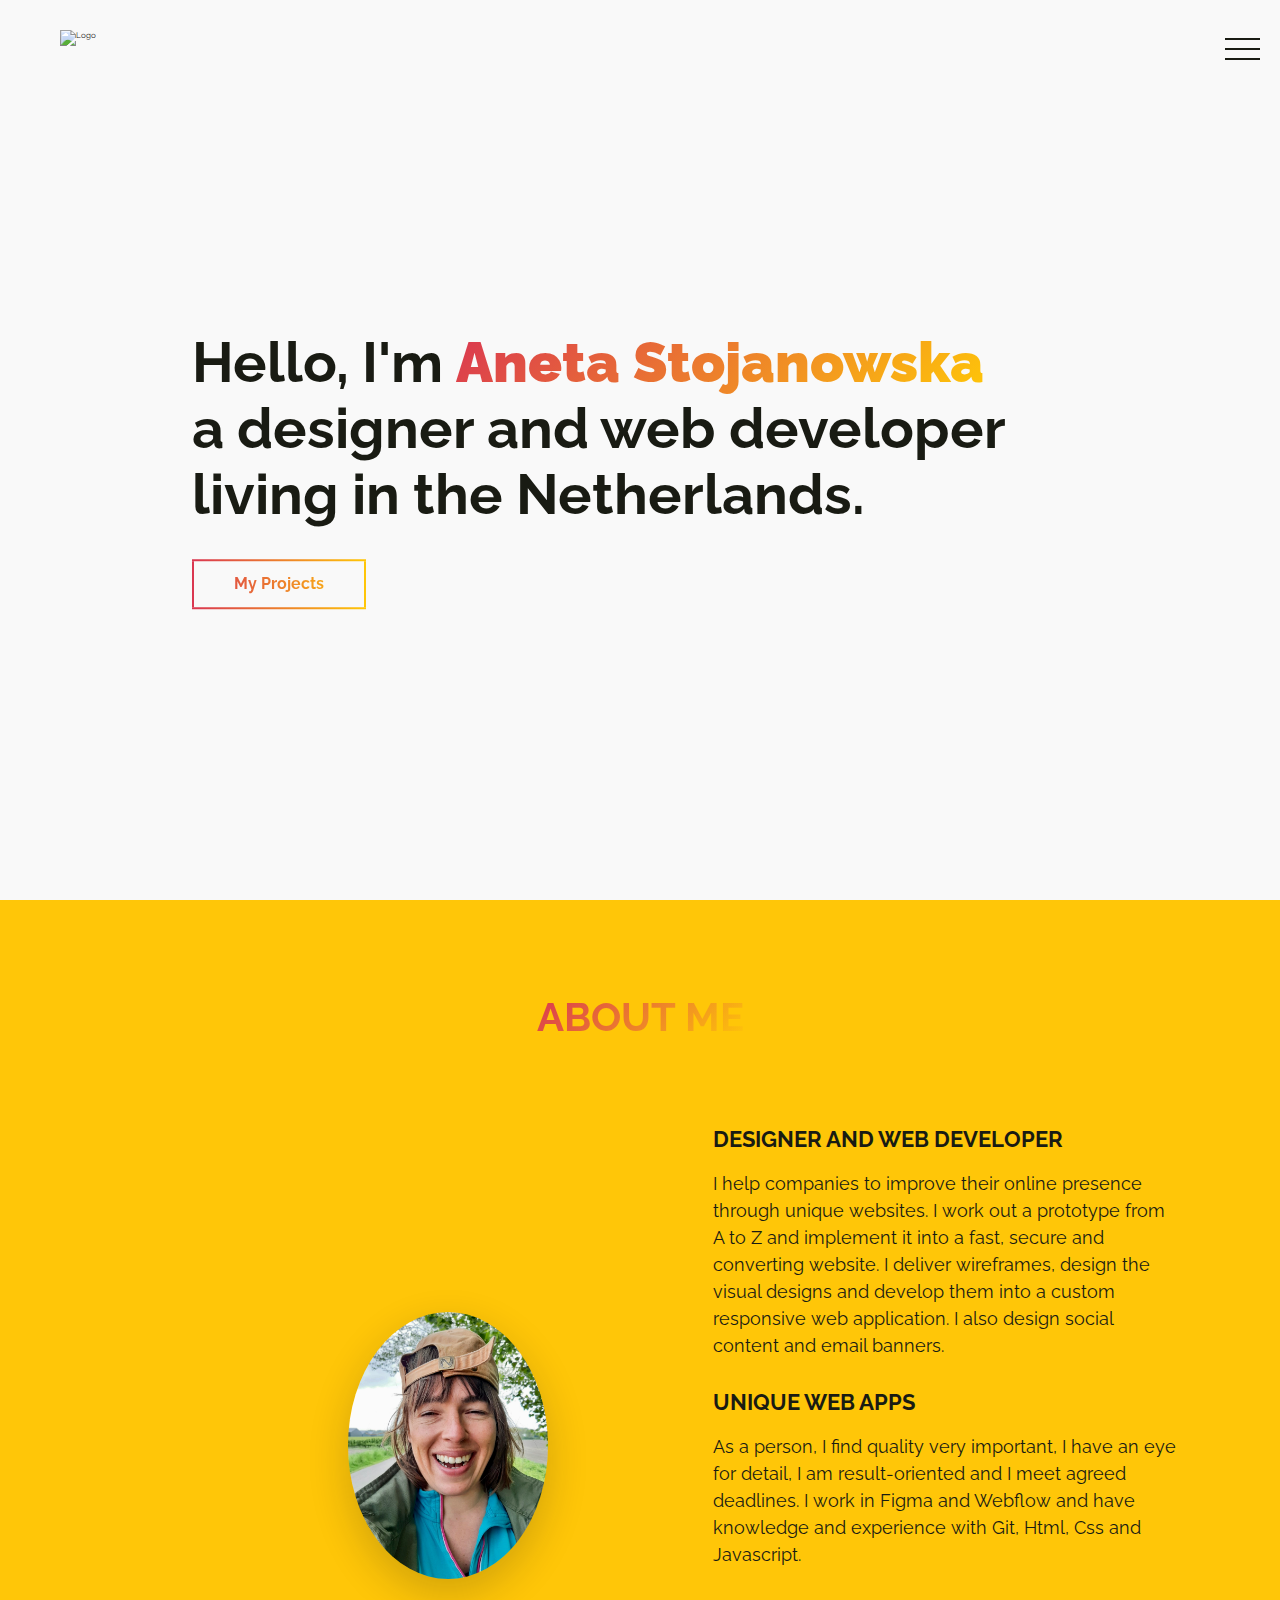
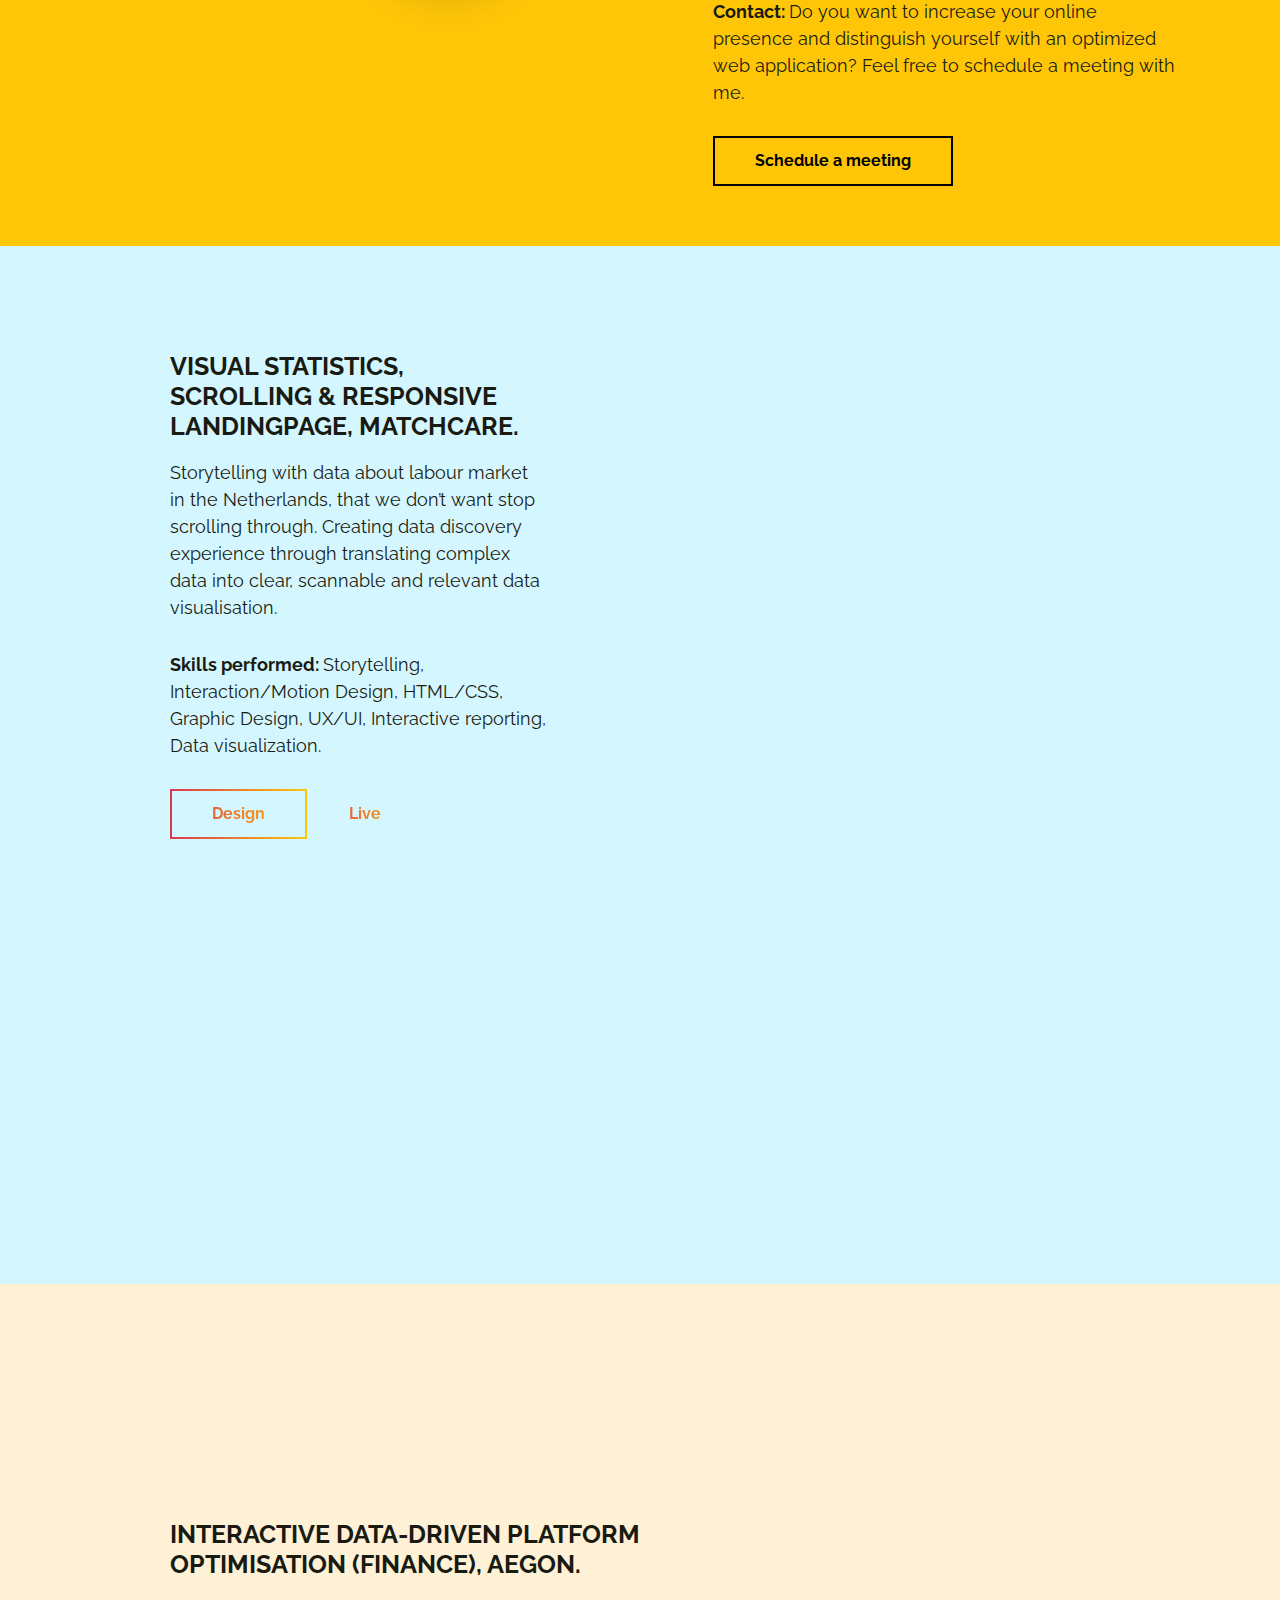
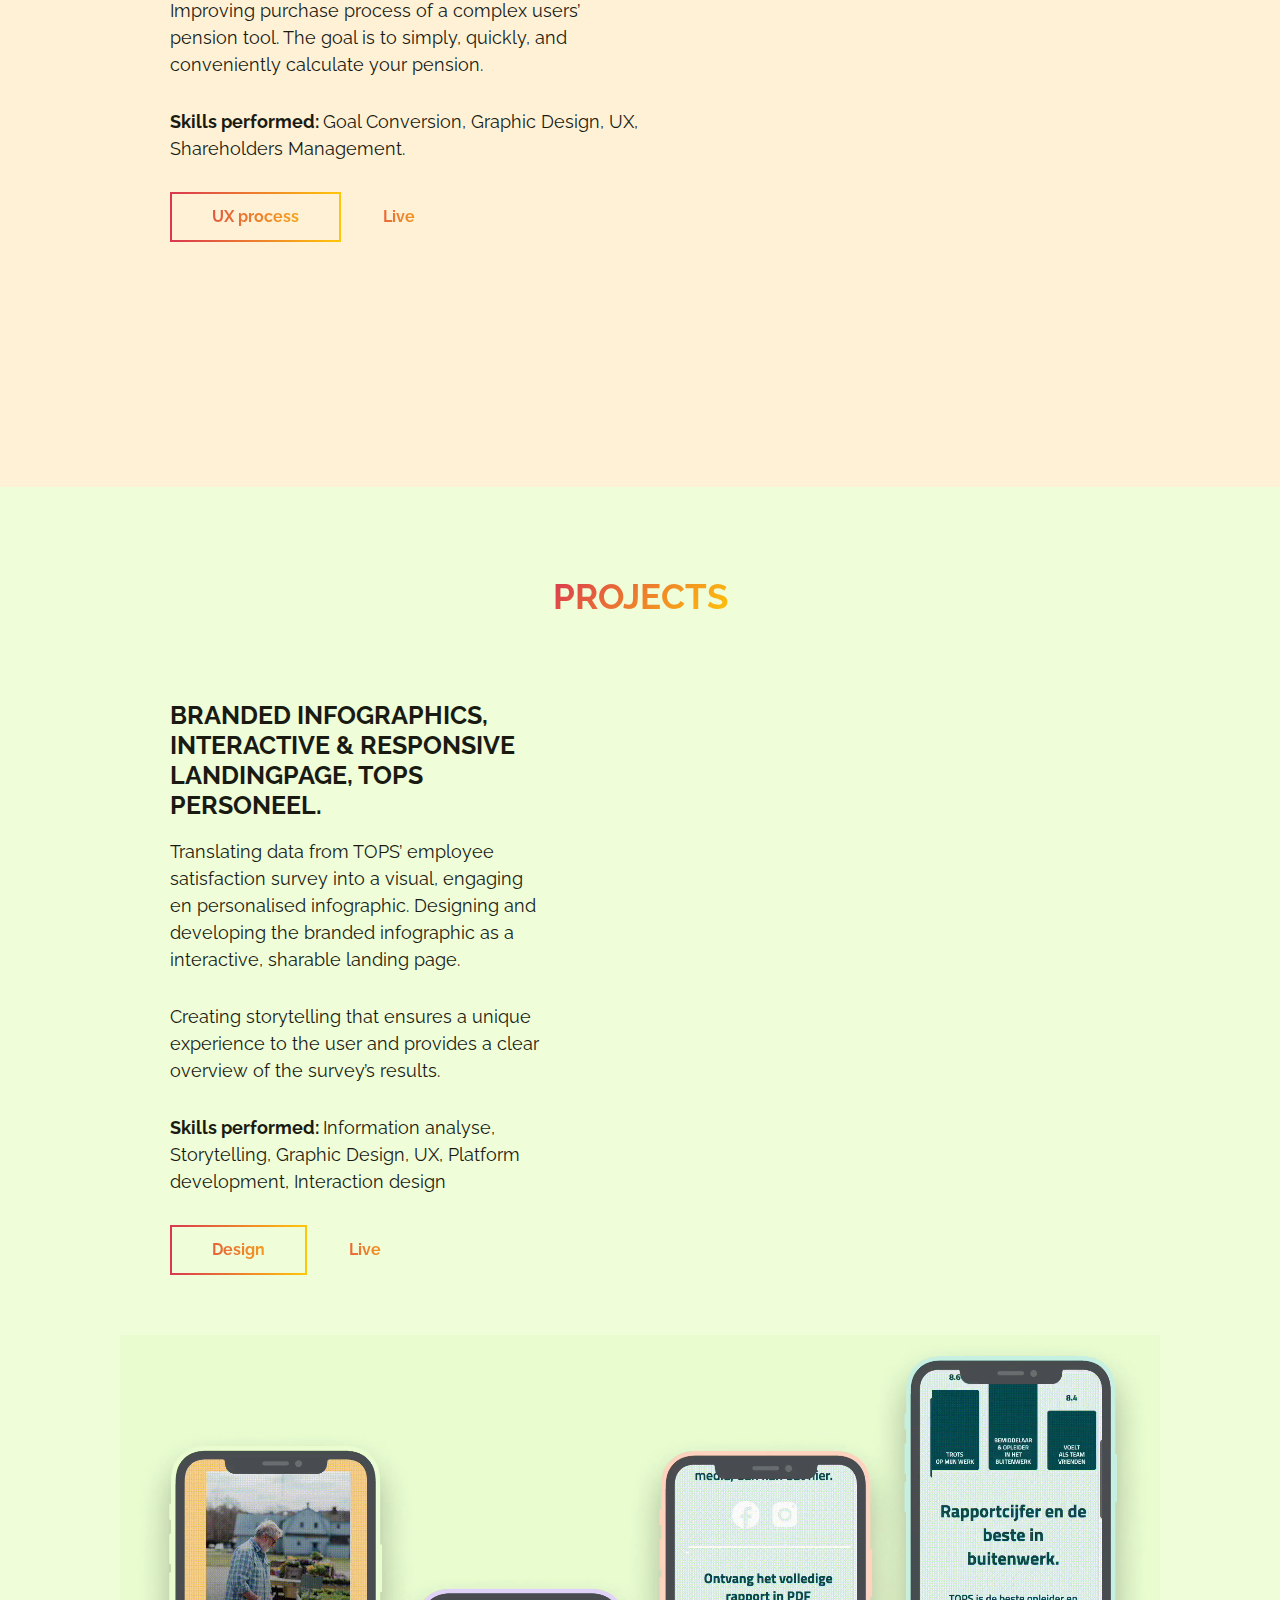
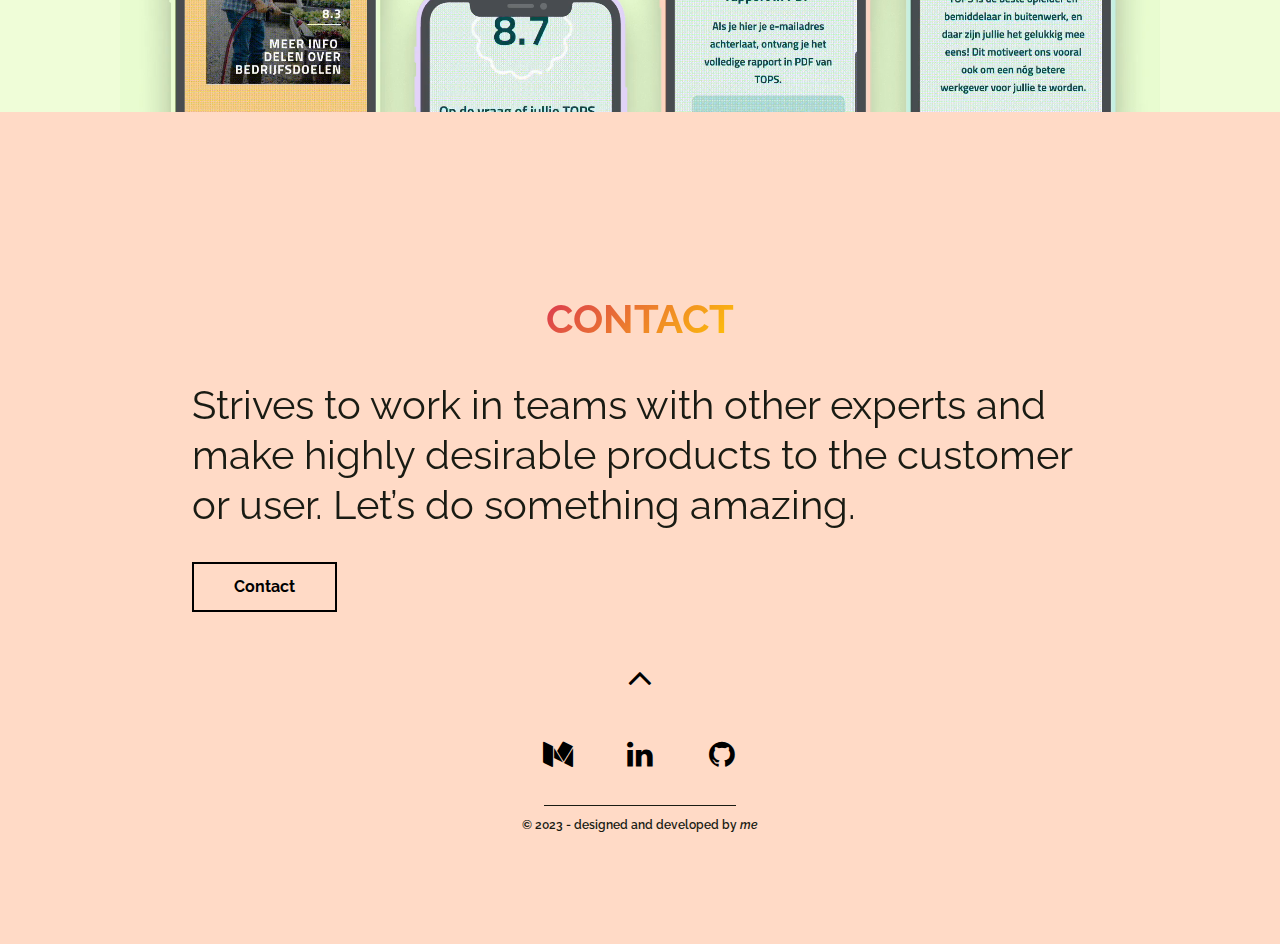
==== index.html @ 6e9dc5c3 "update figma link" ====
﻿<!DOCTYPE html>
<html lang="en">
<head>
  <meta charset="UTF-8" />
  <meta name="viewport" content="width=device-width, initial-scale=1.0" />
  <meta http-equiv="X-UA-Compatible" content="ie=edge" />
  <meta name="seo keywords" content="Aneta Stojanowska help companies to improve their online presence through unique websites." />
  <meta property="og:title" content="Aneta Stojanowska | Designer and web developer | improve your online presence | unique, safe and fast websites | converting SaaS landing page | UX and Development | professional, custom websites | branding and brand strategy">
  <meta property="og:image" content="https://www.anetastojanowska.nl/image/aneta-stojanowska.png">
  <meta property="og:description" content="I work out a prototype from A to Z and implement it into a fast, secure and converting website. I deliver wireframes, design the visual designs and develop them into a custom responsive web application. I also design social content and email banners.">
  <meta property="og:url" content="https://www.anetastojanowska.nl/index.html">
  <meta name="author" content="Aneta Stojanowska">
  <link rel="canonical" href="https://anetastojanowska.nl" />
  <link rel="canonical" href="https://www.anetastojanowska.nl" />
  <link rel="preconnect" href="https://fonts.googleapis.com" />
  <link rel="preconnect" href="https://fonts.gstatic.com" crossorigin />
  <link
  href="https://fonts.googleapis.com/css2?family=Chango&family=Erica+One&family=Plaster&family=Poppins:wght@300&family=Raleway:ital,wght@0,100;0,200;0,300;0,400;0,700;0,800;0,900;1,700;1,900&display=swap"
  rel="stylesheet"
  />
  <link rel="icon" type="image/ico" href="image/favicon.ico" />

  <link rel="stylesheet" href="css/style.css" />
  <link rel="stylesheet" href="https://cdnjs.cloudflare.com/ajax/libs/font-awesome/4.7.0/css/font-awesome.css" integrity="sha512-5A8nwdMOWrSz20fDsjczgUidUBR8liPYU+WymTZP1lmY9G6Oc7HlZv156XqnsgNUzTyMefFTcsFH/tnJE/+xBg==" crossorigin="anonymous" referrerpolicy="no-referrer" />

  <title>Designer and web developer </title>
  <!-- Global site tag (gtag.js) - Google Analytics -->
<script async src="https://www.googletagmanager.com/gtag/js?id=G-D2WTCC5NNR"></script>
<script>
  window.dataLayer = window.dataLayer || [];
  function gtag(){dataLayer.push(arguments);}
  gtag('js', new Date());

  gtag('config', 'G-D2WTCC5NNR');
</script>
</head>
<body>
  <!-- Menu Overlay: add overlay, the dark sms through layer behind navigation, but infront main content -->
  <div class="overlay overlay-slide-left" id="overlay">
    <!-- Menu Items pointed to the right section id-->
    <nav>
      <ul>
        <!-- Because slide-out- is transforming off the page, we don't see it when load page fro the first time -->
        <li id="nav-1" class="slide-out-1"><a href="#about">About</a></li>
        <li id="nav-2" class="slide-out-2"><a href="#project-one">Matchcare</a></li>
        <li id="nav-3" class="slide-out-3">
          <a href="#project-two">Aegon</a>
        </li>
        <li id="nav-4" class="slide-out-4">
          <a href="#project-three">TOPS Personeel</a>
        </li>
        <li id="nav-5" class="slide-out-5">
          <a href="#contact">Contact</a>
        </li>
      </ul>
    </nav>
  </div>
  <!-- Menu bars -->
  <div class="menu-bars" id="menu-bars">
    <div class="bar1"></div>
    <div class="bar2"></div>
    <div class="bar3"></div>
  </div>
  <!-- Sections -->
  <section id="home">
    <img src="image/logo.png" alt="Logo" class="logo" />
  </section>
  <div class="text-box" id="homecontent">
    <h1 class="heading-primary">                                                                                                                                                    <span class="heading-primary-main">
      Hello, I'm <strong> Aneta Stojanowska</strong></span
      >
      <!-- span is to style elements differently -->
      <span class="heading-primary-sub">
        a designer and web developer living in the Netherlands.</span
        >
      </h1>
      <!-- below: styles about the color in btn-white class, for buttons functionality use btn class-->
      <a href="#project-one" class="btn btn-text btn2">My Projects</a>
    </div>
    <!-- ABOUT ME PAGE -->
    <main>
      <section id="about">
        <!-- utility class u-margin-8 let to stay independent/reusable across the page-->
        <div class="u-center-text u-margin-bottom-big">
          <h2 class="heading-secondary">About Me</h2>
        </div>
        <div class="container">
          <div class="zone image">
            <!-- style="margin:40px auto; text-align:center;" -->
            <img
            src="image/profile-foto.jpg"
            alt="Profile Photo"
            class="photo"
            height="auto"
            width="200px"
            />
          </div>
          <div class="zone text">
            <h3 class="heading-tertiary u-margin-bottom-small">
             Designer and web developer
            </h3>
            <p class="paragraph"> I help companies to improve their online presence through unique websites. I work out a prototype from A to Z and implement it into a fast, secure and converting website. I deliver wireframes, design the visual designs and develop them into a custom responsive web application. I also design social content and email banners.
            </p>
</p>
            <h3 class="heading-tertiary u-margin-bottom-small">
              Unique web apps </h3>
            <p class="paragraph">
              As a person, I find quality very important, I have an eye for detail, I am result-oriented and I meet agreed deadlines. I work in Figma and Webflow and have knowledge and experience with Git, Html, Css and Javascript.  </p>
<p class="paragraph">
 <strong> Contact: </strong> Do you want to increase your online presence and distinguish yourself with an optimized web application? Feel free to schedule a meeting with me.
</p>
            <a href="https://calendly.com/aneta-s/30min" target=”_blank” class="btn btn-text btn1">Schedule a meeting</a>
          </div>
        </div>
      </section>
    </main>
    <section id="project-one">
      <div class="project-container">
        <div class="zone text">
          <h3 class="heading-tertiary u-margin-bottom-small">
            Visual Statistics, Scrolling & responsive landingpage, Matchcare.
         </h3>
    
         <div class="mobile-image">
          <!-- <img
          src="image/matchcare-case.png"
          alt="Matchcare Photo"
          class="photo"
          height="auto"
          /> -->
                  <video autoplay="autoplay" loop="loop" width="100%" height="auto" muted playsinline>
                            <source src="assets/video-matchcare-case.mp4" type="video/mp4" />
                          </video>
        </div>
        <p class="paragraph">
          Storytelling with data about labour market in the Netherlands, that we don’t want stop scrolling through. Creating data discovery experience through translating complex data into clear, scannable and relevant data visualisation.
        </p>
    
        <p class="paragraph"> <strong> Skills performed: </strong>
          Storytelling, Interaction/Motion Design, HTML/CSS, Graphic Design, UX/UI, Interactive reporting, Data visualization.
        </p>
        <div class="btns-group">
          <a href="https://www.figma.com/file/082UpiZCujBacfnNENR2mh/VISUAL-STATISTICS%2C-SCROLLING-%26-RESPONSIVE-LANDINGPAGE%2C-MATCHCARE-Web-%26-Mobile-Design?type=design&node-id=0%3A1&t=2PgV54RiDMZPmYSG-1" target=”_blank” class="btn btn-text btn2">Design</a>
           <a href="https://interactiveinfographic.webflow.io/" target=”_blank” class="btn btn-text btn3">Live</a>
        </div>
      </div>
      <div class="area image desktop-img">
        <!-- <img
        src="image/matchcare-case.png"
        alt="Matchcare Photo"
        class="photo"
        height="auto"
        /> -->
          <video autoplay="autoplay" loop="loop" width="100%" height="auto" muted playsinline>
                            <source src="assets/video-matchcare-case.mp4" type="video/mp4" />
                          </video>
        </div>
      </div>
    </div>
    <div class="full-image">
      <!-- <img
      src="image/matchcare-main.png"
      alt="Matchcare Photo"
      class="photo"
      height="auto"
      /> -->
            <video autoplay="autoplay" loop="loop" width="100%" height="auto" muted playsinline>
                            <source src="assets/video-matchcare-main.mp4" type="video/mp4" />
                          </video>
    </div>
  </section>
  <section id="project-two">
    <!-- of .active? -->
    <div class="project-container">
      <div class="zone text">
        <h3 class="heading-tertiary u-margin-bottom-small">
          INTERACTIVE DATA-DRIVEN PLATFORM OPTIMISATION (FINANCE), AEGON.
       </h3>

       <div class="mobile-image">
        <img
        src="image/aegon-case.png"
        alt="Profile Photo"
        class="photo"
        height="auto"
        />
      </div>
      <p class="paragraph">
        Improving purchase process of a complex users’ pension tool. The goal is to simply, quickly, and conveniently calculate your pension.
      </p>
      <p class="paragraph"> <strong> Skills performed: </strong>
        Goal Conversion, Graphic Design, UX, Shareholders Management.
      </p>
      <div class="btns-group">
        <a href="./project-two-description.html" class="btn btn-text btn2">UX process</a>
                <a href="https://www.aegon.nl/particulier/pensioen/aegon-uitkerend-garantiepensioen" target=”_blank” class="btn btn-text btn3">Live</a>
      </div>
    </div>
    <div class="area image">
      <img
      src="image/aegon-case.png"
      alt="Profile Photo"
      class="photo"
      height="auto"
      width="400px"
      />
    </div>
  </div>
</section>
<section id="project-three">
        <!-- of .active? -->
        <div class="u-center-text u-margin-bottom-big">
          <h2 class="heading-secondary">Projects</h2>
        </div>
  
        <div class="project-container">
          <div class="zone text">
            <h3 class="heading-tertiary u-margin-bottom-small">
              Branded Infographics, Interactive & responsive landingpage, TOPS Personeel.
           </h3>
  
           <div class="mobile-image">
            <!-- <img
            src="image/tops-case.png"
            alt="Profile Photo"
            class="photo"
            height="auto"
            /> -->
            <video autoplay="autoplay" loop="loop" width="100%" height="auto" muted playsinline>
              <source src="assets/video-tops-case.mp4" type="video/mp4" />
            </video>
          </div>
          <p class="paragraph">
            Translating data from TOPS’ employee satisfaction survey into a visual, engaging en personalised infographic. Designing and developing the branded infographic as a interactive, sharable landing page. 
          </p>
          <p class="paragraph">
            Creating storytelling that ensures a unique experience to the user and provides a clear overview of the survey’s results.
          </P>
          <p class="paragraph"> <strong> Skills performed: </strong>
            Information analyse, Storytelling, Graphic Design, UX, Platform development, Interaction design
          </p>
          <div class="btns-group">
            <a href="https://www.figma.com/file/piL1ICkNNaT53yPehZTmH0/BRANDED-INFOGRAPHICS%2C-INTERACTIVE-%26-RESPONSIVE-LANDINGPAGE-Web-Wireframe-%26-Mockup?type=design&node-id=0%3A1&t=FlD439WHivWSLaaF-1" target=”_blank” class="btn btn-text btn2">Design</a>
             <a href="https://tops-mto-2022.webflow.io/" target=”_blank” class="btn btn-text btn3">Live</a>
          </div>
        </div>
        <div class="area image desktop-img">
          <!-- <img
          src="image/tops-case.png"
          alt="TOPS Case"
          class="photo"
          height="auto"
          /> -->
          <video autoplay="autoplay" loop="loop" width="100%" height="auto" muted playsinline>
            <source src="assets/video-tops-case.mp4" type="video/mp4" />
          </video>
        </div>
      </div>
      
  
      <div class="full-image">
        <!-- <img
        src="image/tops-main.png"
        alt="TOPS Main"
        class="photo"
        height="auto"
        /> -->
        <video autoplay="autoplay" loop="loop" width="100%" height="auto" muted playsinline>
          <source src="assets/video-tops-main.mp4" type="video/mp4" />
        </video>
      </div>
</section>
<!-- **** Contact Section **** -->
<section id="contact">
  <div class="u-center-text u-margin-bottom-big">
    <h2 class="heading-secondary">Contact</h2>
  </div>
  <div class="text-box">
    <h1 class="heading-primary">  <span class="heading-primary-main">
      Strives to work in teams with other experts and make highly desirable products to the customer or user. Let’s do something amazing. 
    </h1>
    <!-- below: styles about the color in btn-white class, for buttons functionality use btn class-->
    <a href="mailto:hi@anetastojanowska.nl" class="btn btn-text btn1">Contact</a>
  </div>
  <div class="footer">
   <a rel="noreferrer" href="#top" class="back-to-top">
    <i class="fa fa-angle-up" aria-hidden="true"></i>
  </a>
  <div class="social-links">
    <a rel="noreferrer" href="https://anetastojanowska.medium.com/" target="_blank">
      <i class="fa fa-medium fa-inverse"></i>
    </a>
    <a rel="noreferrer" href="https://www.linkedin.com/in/stojanowska/" target="_blank">
      <i class="fa fa-linkedin fa-inverse"></i>
    </a>
    <a rel="noreferrer" href="https://github.com/aneta-s" target="_blank">
      <i class="fa fa-github fa-inverse"></i>
    </a>
  </div>
  <hr />
  <p class="footer__text">
    © 2023 - designed and developed by
    <a href="index.html#about"><i>me</i></a>
  </p>
</div>
</section>
<!-- /END Footer Section -->

<!-- /END Contact Section -->
<!-- Script -->
<script src="script.js"></script>
<script
src="https://code.jquery.com/jquery-3.6.0.min.js"
integrity="sha256-/xUj+3OJU5yExlq6GSYGSHk7tPXikynS7ogEvDej/m4="
crossorigin="anonymous"></script>
<script type="text/javascript" src="js/tilt.js"></script>
</body>

<script type="text/javascript">
  $('.area.image img').tilt({
    glare: true,
    maxGlare: .1
  })
</script>
</html>
---- css/style.css ----
/* --- Navigation Menu ------------------------------ */
/* Overlay */
/* $yellow-primary:#FFC608;
$yellow-secondary: #FFF9E8;
$black-primary:#191B13;
$gray:#7b6828; */

@import url("https://fonts.googleapis.com/css2?family=Raleway&display=swap");
.overlay {
    /*scroll always there*/
    position: fixed;
    /* above everything else on our page*/
    z-index: 9;
    top: 0;
    /* on the right corner*/
    left: 0;
    /* as wide as the screen*/
    width: 100vw;
    height: 100vh;
    background-color: rgba(25, 27, 19, 0.25);
    /*get the Navigation on the screen/off the screen. 
      The Navigation is the child of the Overlay, work with .overlay
        Full of the screen, off of the page. To change translateX(-100)from hidden to visible add below variation (4)
    */
    transform: translateX(-100vw);
}

/*4*/
/*Show Navigation (is hidden yet) nice & slowly*/
.overlay-slide-right {
    transition: all 0.4s ease-in-out;
    /*bring the Navigation back in the view*/
    transform: translateX(0);
}

/*bring the Navigation out of the view. Restore to -100vw as it was initially*/
.overlay-slide-left {
    transition: all 0.8s ease-in-out;
    /*bring the Navigation back out off the view*/
    transform: translateX(-100vw);
}

/*to actually make the Navigation work (4) need to add and remove these classes to .overlay (JS file "Toggle: Menu Active")*/
/* Slide In Animation of the NAV ITEMS with delay for each nav item https://developer.mozilla.org/en-US/docs/Web/CSS/animation
Below Class for each animations for each item in Navigation linear means it moves at an even speed, with delay of 0.2s, both fills backwords and forwards. 
*/
.slide-in-1 {
    animation: slide-in 0.4s linear 0.2s both;
}

/*delay is adjusted so thre is more delayed then the last by .2s more on each of them*/
.slide-in-2 {
    animation: slide-in 0.4s linear 0.4s both;
}

.slide-in-3 {
    animation: slide-in 0.4s linear 0.6s both;
}

.slide-in-4 {
    animation: slide-in 0.4s linear 0.8s both;
}

.slide-in-5 {
    animation: slide-in 0.4s linear 1s both;
}

/*The actual animation. @keyframes to dictate the animation sliding from the screen and off to the screen
Below animation takes 0.4s and for each of the animation it launch .2s after the previous one*/
@keyframes slide-in {
    from {
        transform: translateX(-100%);
        /*% it is not the parent element*/
    }
    to {
        transform: translateX(0);
        /*showing full navigation*/
    }
}

/*do the opposite for Slide Out Animation, increate delay by.1s, set max of fill with 0.5s as it slide in increment by .1s*/
.slide-out-1 {
    animation: slide-out 0.3s linear 0.5s both;
}

/*delay is adjusted so there is more delayed then the last by .2s more on each of them*/
.slide-out-2 {
    animation: slide-out 0.3s linear 0.4s both;
}

.slide-out-3 {
    animation: slide-out 0.3s linear 0.3s both;
}

.slide-out-4 {
    animation: slide-out 0.3s linear 0.2s both;
}

.slide-out-5 {
    animation: slide-out 0.3s linear 0.1s both;
}

/*reverse keyframes*/
@keyframes slide-out {
    from {
        transform: translateX(0);
        /*it starts on the page already*/
    }
    to {
        transform: translateX(-100%);
        /*animatie it off the page*/
    }
}

@keyframes moveInLeft {
    0% {
        opacity: 0;
        transform: translateX(-10rem);
    }
    80% {
        transform: translateX(1rem);
    }
    100% {
        opacity: 1;
        transform: translate(0);
    }
}

@keyframes moveInRight {
    0% {
        opacity: 0;
        transform: translateX(10rem);
    }
    80% {
        transform: translateX(-1rem);
    }
    100% {
        opacity: 1;
        transform: translate(0);
    }
}

* {
    box-sizing: border-box;
}

html {
    font-size: 62.5%;
    background-color: #000;
}

body {
    font-family: Raleway, sans-serif;
    margin: 0;
    background: #191B13;
    overflow-x: hidden;
    /*update font family*/
}

a {
    text-decoration: none;
}

.heading-primary {
    color: #191B13;
    backface-visibility: hidden;
    margin-bottom: 4rem;
}

.heading-primary-main {
    display: block;
    font-weight: 400;
    animation-name: moveInLeft;
    animation-duration: 1s;
    animation-timing-function: ease-out;
    /*animation-delay: 3s;
        animation-iteration-count: 3;
        ease-in animation start slower, and ten axcellarate over time
        https://developer.mozilla.org/en-US/docs/Web/CSS/animation-timing-function
        */
}

.heading-primary-sub {
    display: block;
    font-weight: 400;
    animation: moveInRight 1s ease-out;
}

.heading-secondary {
    font-size: 3.5rem;
    text-transform: uppercase;
    font-weight: bold;
    display: inline-block;
    background-image: linear-gradient(to right, #DA3751, #ffc608);
    -webkit-background-clip: text;
    background-clip: text;
    color: transparent;
}
.heading-secondary:hover {
    transform: skewY(0) skewX(15deg);
    text-shadow: 0.5rem 1rem 2rem rgba(25, 27, 19, 0.1);
}

.heading-tertiary {
    font-size: 1.6rem;
    font-weight: 700;
    text-transform: uppercase;
}

.paragraph {
    font-size: 1.6rem;
}
.paragraph:not(:last-child) {
    margin-bottom: 3rem;
}

.u-center-text {
    text-align: center;
}

.u-margin-bottom-small {
    margin-bottom: 1.6rem;
}

.u-margin-bottom-medium {
    margin-bottom: 3.2rem;
}

.u-margin-bottom-big {
    margin-bottom: 6.4rem;
}

.zone > img {
    box-shadow: 0 1.5rem 4rem rgba(25, 27, 19, 0.2);
    border-radius: 50%;
    z-index: none;
    transition: all 0.2s;
    outline-offset: 2rem;
}
.zone > img:hover {
    outline: 1.5rem solid #D4F6FE;
    transform: scale(1.05) translateY(-0.5rem);
    box-shadow: 0 2.5rem 4rem rgba(25, 27, 19, 0.5);
    z-index: 20;
}
.zone > img:hover .zone > img__photo:not(:hover) {
    transform: scale(0.95);
}

.zone.image {
    display: flex;
    align-items: center;
    justify-content: center;
}

/* ADD HAMBURGER MENU TO SHOW/HIDE THE NAVIGATION TOGGLE ON/OFF*/
/* --- Menu Bars  https://www.w3schools.com/howto/howto_css_menu_icon.asp ------------------------------------ */
.menu-bars {
    position: fixed;
    top: 1rem;
    right: 2rem;
    z-index: 10;
    display: inline;
    cursor: pointer;
}

.bar1,
.bar2,
.bar3 {
    width: 3.5rem;
    height: 0.2rem;
    background-color: #191B13;
    margin: 0.8rem 0;
    transition: 0.4s;
}

/* Rotate first bar 
    To turn on/off the bar, use .change class to show up the X, when off it is regular bar (JS file)
*/
.change .bar1 {
    transform: rotate(-45deg) translate(-0.7rem, 0.8rem);
}

/* Fade out the second bar */
.change .bar2 {
    opacity: 0;
}

/* Rotate last bar */
.change .bar3 {
    transform: rotate(45deg) translate(-0.6rem, -0.8rem);
}

.container {
    display: grid;
    gap: 20px;
    grid-template-columns: repeat(auto-fill, minmax(400px, 1fr));
}

.project-container {
    margin: 55px;
    padding: 55px;
    display: grid;
    gap: 20px;
    grid-template-columns: repeat(auto-fill, minmax(400px, 1fr));
}

/* --- Heading------------------------------ */
.text-box {
    position: absolute;
    top: 50%;
    left: 50%;
    transform: translate(-50%, -50%);
    text-align: center;
}

/* Nav Menu Items (parent of the Navigation)*/
nav,
nav ul {
    /* width of the Menu Items full width*/
    height: 100vh;
    margin: 0;
    padding: 0;
}

/* styling nav bar everything flow top-bottom & stretch */
nav ul {
    display: flex;
    /* items top to bottom instad left to right*/
    flex-direction: column;
    /* stretch to fit the width of the page */
    justify-content: stretch;
    list-style: none;
}

/* add height to each item so they spread out to them full heigth all of those*/
nav ul li {
    /* use % instead of vh to be 20% height of the parent ( nav, nav ul height: 100vh;) which is already set up above*/
    height: 20%;
    /* don't stretch the page horizontal, don't want horizontal scrollbar after all*/
    overflow: hidden;
}

/*style anker tag within Navigation*/
nav li a {
    /*centered within each of the boxes*/
    position: relative;
    /*45% of the way from the top, not 50% because the font takes some space too*/
    top: 45%;
    /*always use this color, we're not using the css variables*/
    color: #191B13;
    text-transform: uppercase;
    /*seperate the letters withtin titles to look more unique*/
    letter-spacing: 0.4rem;
    text-decoration: none;
    display: block;
    text-align: center;
}

/*add interactivity when hovering over the items*/
nav li a:hover {
    /*make our nav anker 10% bigger*/
    transform: scale(1.1);
}

/*hightlight it to have animated effect*/
/*add content before anker element, add line instead of text */
nav li a::before {
    content: "";
    /*must be responsive*/
    width: 25vw;
    height: 0.1rem;
    background-color: #191B13;
    position: absolute;
    /*kind of in the middle, but little bit higher, height of the line itself */
    top: 47.5%;
    /*start on the left side*/
    left: 0;
    /*1. by default the opacity is 0*/
    opacity: 0;
}

nav li a:hover::before {
    /*2. the opacity will be 1 if hovered over it*/
    opacity: 1;
}

/*select each of nav elements using pseudo classes ":*/
/*target 1st element*/
nav li:nth-of-type(1) {
    background-color: #f9f9f9;
}

nav li:nth-of-type(2) {
    background-color: #d4f6fe;
}

nav li:nth-of-type(3) {
    background-color: #FEF1D6;
}

nav li:nth-of-type(4) {
    background-color: #EFFDD8;
}

nav li:nth-of-type(5) {
    background-color: #ffdac6;
}

/* --- Sections ------------------------------------ */
section {
    width: 100vw;
    position: relative;
    font-size: 0.8rem;
    /*display: flex;*/
    padding: 6rem;
    /*justify-content: center;
    align-items: center;*/
    color: #191B13;
}

section#home {
    background-color: #f9f9f9;
    height: 100vh;
}

/* --- Logo + settings Home page------------------------------ Can use animation, when hover it */
.logo {
    height: 3.5rem;
}

/* .logo:hover {
  animation: moveInRight 1s ease-out; } */

section#home a {
    position: absolute;
    z-index: 2;
    top: 1.5rem;
    left: 1.5rem;
    text-decoration: none;
    /*font-size: 0.8rem;*/
    padding-bottom: 0.5rem;
    color: #191B13;
    border-bottom: 1px solid #191B13;
}

section#about {
    background-color: #f9f9f9;
    height: auto;
}

section#project-one {
    background-color:#d4f6fe;
    height: auto;
    padding-bottom: 0;
}

section#project-two {
    background-color: #FEF1D6;
    height: auto;
    padding: 190px 0;
}

section#project-three {
    background-color:  #EFFDD8;
    height: auto;
    padding-bottom: 0;
}

section#contact {
    background-color: #ffdac6;
}

/* Positioning of the whole footer*/
.footer {
    color: #f9f9f9;
    text-align: center;
}
.footer__text {
    color: #191B13;
    font-size: 1.2rem;
}
.footer__text a {
    color: #191B13;
    font-size: 1.2rem;
    transition: all 0.4s;
    display: inline-block;
}
.footer__text a:hover,
.footer__text a:active {
    color: #191B13;
    -webkit-box-shadow: 0 1.5rem 4rem rgba(0, 0, 0, 0.15);
    box-shadow: 0 1.5rem 4rem rgba(0, 0, 0, 0.15);
}

/* Positioning of the hr tag */
.footer > hr {
    margin: 1rem auto;
    border: 0;
    width: 15%;
    border-top: 1px solid #191B13;
}
.footer .social-links {
    display: flex;
    flex-direction: row;
    justify-content: center;
}
.footer .social-links a {
    display: flex;
    flex-direction: column;
    justify-content: center;
    color: #191B13;
    font-size: 3rem;
    width: 5rem;
    height: 5rem;
    margin: 1.6rem 1.6rem;
    transition: all 0.2s ease-in;
}
.footer .social-links a:hover {
    transform: translateY(-2px);
}
.footer .back-to-top i {
    color: #191B13;
    margin: 1rem 0 1.6rem;
    transition: all 0.2s ease-in;
}
.footer .back-to-top i:hover {
    transform: translateY(-2px);
}

section#about {
    background-color: #f9f9f9;
}

/* Media Query: Large Smartphone (Vertical) */
@media (max-width: 600px) {
    section#home a {
        top: 1rem;
        left: 1rem;
    }
    .menu-bars {
        top: 0.5rem;
        right: 1rem;
    }
}

/*Custom Styles*/

.text-box .heading-primary {
    font-size: 5.6rem;
    font-weight: 700;
    margin-bottom: 3.2rem;
    text-align: left;
}

.text-box {
    text-align: left;
    width: 70%;
}

.text-box .heading-primary strong {
    background-image: linear-gradient(135deg, #DA3751, #ffc608);
    -webkit-background-clip: text;
    background-clip: text;
    -webkit-text-fill-color: transparent;
}

/* General Btn style */
.btn {
    display: inline-block;
    position: relative;
    font-size: 1.6rem;
    font-weight: 700;
    line-height: 1;
    z-index: 1;
    padding: 1.5rem 4rem;
    cursor: pointer;
    transition: all 0.4s;
}

/* About & Contact Buttons style */
.btn1 {
    /* border-style: solid #000;
    border-width: 0.2rem; last change 22.12 */
    border: 0.2rem solid #000;
    color: #000;
    background-image: linear-gradient(120deg, transparent 0%, transparent 50%, #ff8008 50%);
    background-size: 220%;
}


/* About & Contact Buttons on hover */
.btn1:hover,
.btn1:active {
    background-position: 100%;
    color: #000;
    transform: translateX(1rem);
} 

/* Hero & Projects to UX process */
.btn2 {
    background-image: linear-gradient(to right, #DA3751, #ffc608);
    -webkit-background-clip: text;
    background-clip: text;
    -webkit-text-fill-color: transparent;
    border: 0.2rem solid #00000000;
    /* border-style: solid #000;
    border-width: 0.2rem; LAST CHANGE 22.12*/
    border-image: linear-gradient(to right, #DA3751, #ffc608); 
    border-image-slice: 1;

}

/* Hero & Projects to UX process Buttons on hover */
.btn2:hover,
.btn2:active {
    background-position: 100%; 
    /* Eventually remove bgd-pos to resolve mobile button issue? */
    border-color: #ff8008;
    background: linear-gradient(to right, #DA3751, #ffc608); 
    -webkit-text-fill-color: #fff;
    transform: translateX(1rem);
}   

.btn3 {
    background-image: linear-gradient(to right, #DA3751, #ffc608);
    -webkit-background-clip: text;
    background-clip: text;
    -webkit-text-fill-color: transparent;

}

/* Hero & Projects to UX process Buttons on hover */
.btn3:hover,
.btn3:active {
    background-position: 100%; 
    -webkit-text-fill-color: linear-gradient(to right, #DA3751, #ffc608);
    transform: translateX(1rem);
}   

.text-box .heading-primary-main,
.text-box .heading-primary-sub {
    font-weight: bold;
}

/* section#home {
    background-color: #fff;
} */

.menu-bars {
    top: 3rem;
}

.logo {
    position: absolute;
    top: 3rem;
}

/* body {
    background: #ffff;
    overflow-x: hidden;
} */

.heading-secondary {
    background-image: linear-gradient(135deg, #DA3751, #ffc608);
}

section#about {
    background-color: #ffc608;
}

/* #about .heading-secondary,
#about .u-margin-bottom-small,
#about .paragraph,
#about .btn-text,
#contact .heading-secondary  {
  color: #fff;
} */

/* #about .zone.image {
     box-shadow: 0 1rem 3rem rgba(0,0,0,.175)!important;
} */
/* About button */
#about .btn:link,
#about .btn:visited {
    border: 0.2rem solid #000;
    color: #000;
}

#about .paragraph {
    font-size: 1.8rem;
    line-height: 1.5;
}

#about .heading-secondary,
#contact .heading-secondary {
    background-image: linear-gradient(135deg, #DA3751, #ffc608);
    font-size: 4rem;
    font-weight: 700;
    text-transform: uppercase;
    margin-bottom: 0;
}

#about .container {
    display: flex;
    justify-content: flex-start;
}

#about .zone.image {
    margin-right: 7.5rem;
    max-width: 36%;
    flex: 0 0 36%;
    justify-content: flex-end;
        position: relative;
    left: 70px;
}

#about .zone.text {
    max-width: 40%;
    flex: 0 0 40%;
    margin-left: 14rem;
}

#about .u-margin-bottom-small {
    font-size: 2.2rem;
}

#contact {
    padding: 15rem 0 10rem;
    margin-top: -10rem;
    margin-bottom: -0.1rem;
    color: #fff;
}

/* Contact button */
/* #contact .btn:link,
.btn:visited {
    border: 0.2rem solid #000;
    color: #000;
} */


.footer .back-to-top i {
    color: #000;
    font-size: 4rem;
}

.footer .social-links a {
    text-decoration: none;
}

.footer__text {
    color: #191B13;
    font-size: 1.2rem;
    font-weight: 600;
}

.footer__text a {
    color: #191B13;
}

.footer {
    margin-top: 3.5rem;
    padding-bottom: 0;
}

.fa-inverse {
    color: #191B13;
}

/* .btns-group .btn-text {
    margin-right: 1.5rem;
} */

#contact {
    margin-top: 0;
}

#contact .u-center-text {
    margin-bottom: 3rem;
}

 #contact .text-box {
    margin: 0 auto;
    position: relative;
    top: 0;
    left: 0;
    transform: unset;
}

#contact .text-box .heading-primary-main {
    font-size: 4rem;
    line-height: 5rem;
    font-weight: 400;
}

nav li a {
    font-size: 20px;
}

/*Project Page Styling*/

.project section {
    width: auto;
    height: auto;
}

.project-container {
    display: flex;
    align-items: center;
    justify-content: space-between;
    padding-top: 0;
    gap: unset;
    margin: 5.5rem;
    padding-bottom: 0;
}

.project-container .area.image {
    max-width: 55%;
    /* flex: 0 0 55%;
    position: relative; */
}

.project-container .zone.text {
    max-width: 40%;
    flex: 0 0 40%;
}

.project .project-container .zone.text {
    max-width: 41%;
    flex: 0 0 41%;
    margin-bottom: 30px;
}

.project-container .area.image img  {
    width: 100%;
    /*  box-shadow: 0 0.6rem 1rem rgb(0 0 0 / 8%), 0 0 0.6rem rgb(0 0 0 / 5%);*/
    transition: transform 0.5s cubic-bezier(0.155, 1.105, 0.295, 1.12), box-shadow 0.5s;
}

.project-container .zone.text .heading-tertiary {
    font-weight: 700;
    margin-bottom: 1.8rem;
    font-size: 2.5rem;
    text-transform: uppercase;
}

.project-container .zone.text .paragraph {
    font-size: 1.8rem;
    line-height: 1.5;
}

.project .project-container .area.image {
    margin-top: 20px;
}

.project-container .zone.text .heading-tertiary {
    margin-top: -10px;
}
.fa-inverse {
    color: #000 !important;
}
.project-container .mobile-image {
    display: none;
}

.full-image img {
    width: 100%;
}

.full-image {
    margin: 0 5.5rem 0;
    padding: 0 0.5rem 0;
    position: relative;
    top: 5px;
}

#project-two .project-container .area.image {
position: absolute;
    right: -145px;
    max-width: 55%;
    flex: 0 0 55%;
    top: 50%;
    transform: translateY(-50%);
}

.project #project-two .project-container .area.image {
    position: relative;
    right: 0;
    max-width: 55%;
    flex: 0 0 55%;
    top: 0;
    transform: translateY(0);
}

.project section#project-two {
    padding: 6rem 6rem 0;
}
.project #project-two .project-container {
    margin-bottom: 0;
}


    #project-two .project-container .zone.text {
        margin-left: 60px;
        max-width: 45%;
        flex: 0 0 45%;
    }



.project #project-two .project-container .zone.text {
        max-width: 41%;
        margin-left: 0px;
    flex: 0 0 41%;
}
@media (max-width: 1200px) {
  #about .zone.image {
    left: 0;
  }
    .project-container .area.image {
        max-width: 40%;
        flex: 0 0 40%;
        position: relative;
    }

    .project-container .zone.text {
        max-width: 60%;
        flex: 0 0 60%;
    }

    .project-container .zone.text .heading-tertiary {
        font-size: 2rem;
    }

    .project-container .zone.text .paragraph {
        font-size: 1.5rem;
    }

    #about .paragraph {
        font-size: 15px;
    }

    #about .u-margin-bottom-small {
        font-size: 20px;
    }

    #contact .text-box .heading-primary-main {
        font-size: 25px;
        line-height: 35px;
    }

    .project-container .area.image {
        max-width: 55%;
        flex: 0 0 55%;
    }

    #project-two .project-container .area.image {
        right: -95px;
        max-width: 55%;
        flex: 0 0 55%;
    }

    #about .zone.image {
        margin-right: 3rem;
    }

    #about .zone.text {
        max-width: calc(60% - 80px);
        flex: 0 0 calc(60% - 80px);
        margin-left: 8rem;
    }
    .project #project-two .project-container .zone.text {
        margin-left: 0;
        max-width: 41%;
        flex: 0 0 41%;
    }
}

@media (max-width: 1025px) {
    section#project-two {
        overflow-x: hidden;
    }

    .project .project-container {
        margin: 0;
    }
}

@media (max-width: 992px) {
    section {
        padding: 5rem 1.5rem;
    }

    .text-box {
        padding: 1.5rem;
        width: 100%;
    }

    #about .container {
        display: block;
        margin-top: 3rem;
    }

    #about .zone.text,
    #about .zone.image {
        max-width: 100%;
        flex: 0 0 100%;
    }

    #about .zone.text {
        margin-left: 0;
    }

    #about .zone.image {
        margin-right: 0;
    }

    #about .zone.image {
        justify-content: center;
    }

    .project-container {
        padding: 0;
        margin: 0;
        gap: unset;
        display: block;
    }

    .project .project-container {
        margin-bottom: 4rem;
    }

    /* .project-container .btn-text {
        padding: 1.2rem 2rem;
    } */

    .project-container .zone.text {
        margin-bottom: 3rem;
    }

    .project-container .zone.text .heading-tertiary {
        margin-top: 0;
    }

    .project-container .zone.text,
    .project .project-container .zone.text,
    #project-two .project-container .zone.text,
    .project #project-two .project-container .zone.text {
        max-width: 100%;
        flex: 0 0 100%;
        margin-right: 0;
        margin-left: 0;
    }

    .project-container .area.image {
        max-width: 100%;
        flex: 0 0 100%;
    }

    .project-container .area.image.desktop-img {
        display: none;
    }

    .full-image {
        margin: 0;
        padding: 0;
    }

    #project-two .project-container .mobile-image {
        margin: 50px 0;
    }

    .project section#project-two {
        padding: 5rem 1.5rem 0;
    }

    .project #project-two .project-container .area.image {
        display: block;
        max-width: 100%;
        flex: 0 0 100%;
        margin-bottom: 20px;
    }

    .btns-group {
        display: flex;
        justify-content: flex-start;
    }

    .btns-group > .btn {
        margin-right: 0.8rem;
    }

    .project-container .mobile-image {
        display: block;
    }

    .project-container .mobile-image img {
        width: 100%;
    }

    #contact .text-box,
    #contact .footer {
        position: relative;
        left: 0;
        right: 0;
        transform: unset;
    }

    #contact .footer {
        margin-top: 0;
        padding-top: 0;
    }

    .u-margin-bottom-big {
        margin-bottom: 0;
    }

    #contact {
        padding-bottom: 0;
        margin-top: 0;
        padding-top: 5rem;
    }

    #contact .heading-primary {
        font-size: 2.8rem;
        text-align: center;
    }

    #contact .text-box {
        text-align: center;
    }

    .footer__text {
        margin-bottom: 0;
        padding-bottom: 20px;
    }

    section#home {
        height: 100vh;
    }

    section#project-three {
        padding-bottom: 0;
    }

    #contact .heading-secondary {
        margin-top: 0;
    }

    #homecontent {
        text-align: center;
    }

    #homecontent.text-box .heading-primary {
        font-size: 3.5rem;
        text-align: center;
        line-height: 5rem;
    }

    .menu-bars {
        right: 2.5rem;
    }

    #about .zone.image {
        margin-bottom: 4rem;
    }

    #contact .text-box .heading-primary-main {
        font-size: 2.4rem;
        line-height: 3.4rem;
    }

    #contact .u-center-text {
        margin-bottom: 0;
    }

    .project .project1 {
        padding-bottom: 3rem;
    }

    nav li a {
        font-size: 1.6rem;
    }

    .heading-secondary {
        font-size: 2.8rem;
    }

    #project-two .project-container .area.image {
        display: none;
    }

    section#project-two {
        padding: 5rem 1.5rem;
    }
}

.project #contact .footer {
    margin-top: 0;
    color: #f9f9f9;
    padding: 4.8rem 0;
    position: relative;
    top: 0;
    left: 0;
    transform: unset;
    text-align: center;
}

.project #contact {
    height: auto;
    margin-top: 0;
    padding: 0;
}

.project1 .u-center-text {
    padding-top: 6rem;
}

#contact.project1 {
    justify-content: center;
    background-color: #EFFDD8;
}

#contact.project2 {
    background-color: #fef1d6;
}

#contact.project3 {
    background-color: #d4f6fe;
}

.back-to-top {
    margin: 2rem 3rem;
    text-decoration: none;
}

.mb-0 {
    margin-bottom: 0 !important;
}

#shadow-host-companion {
    padding: 0;
 }
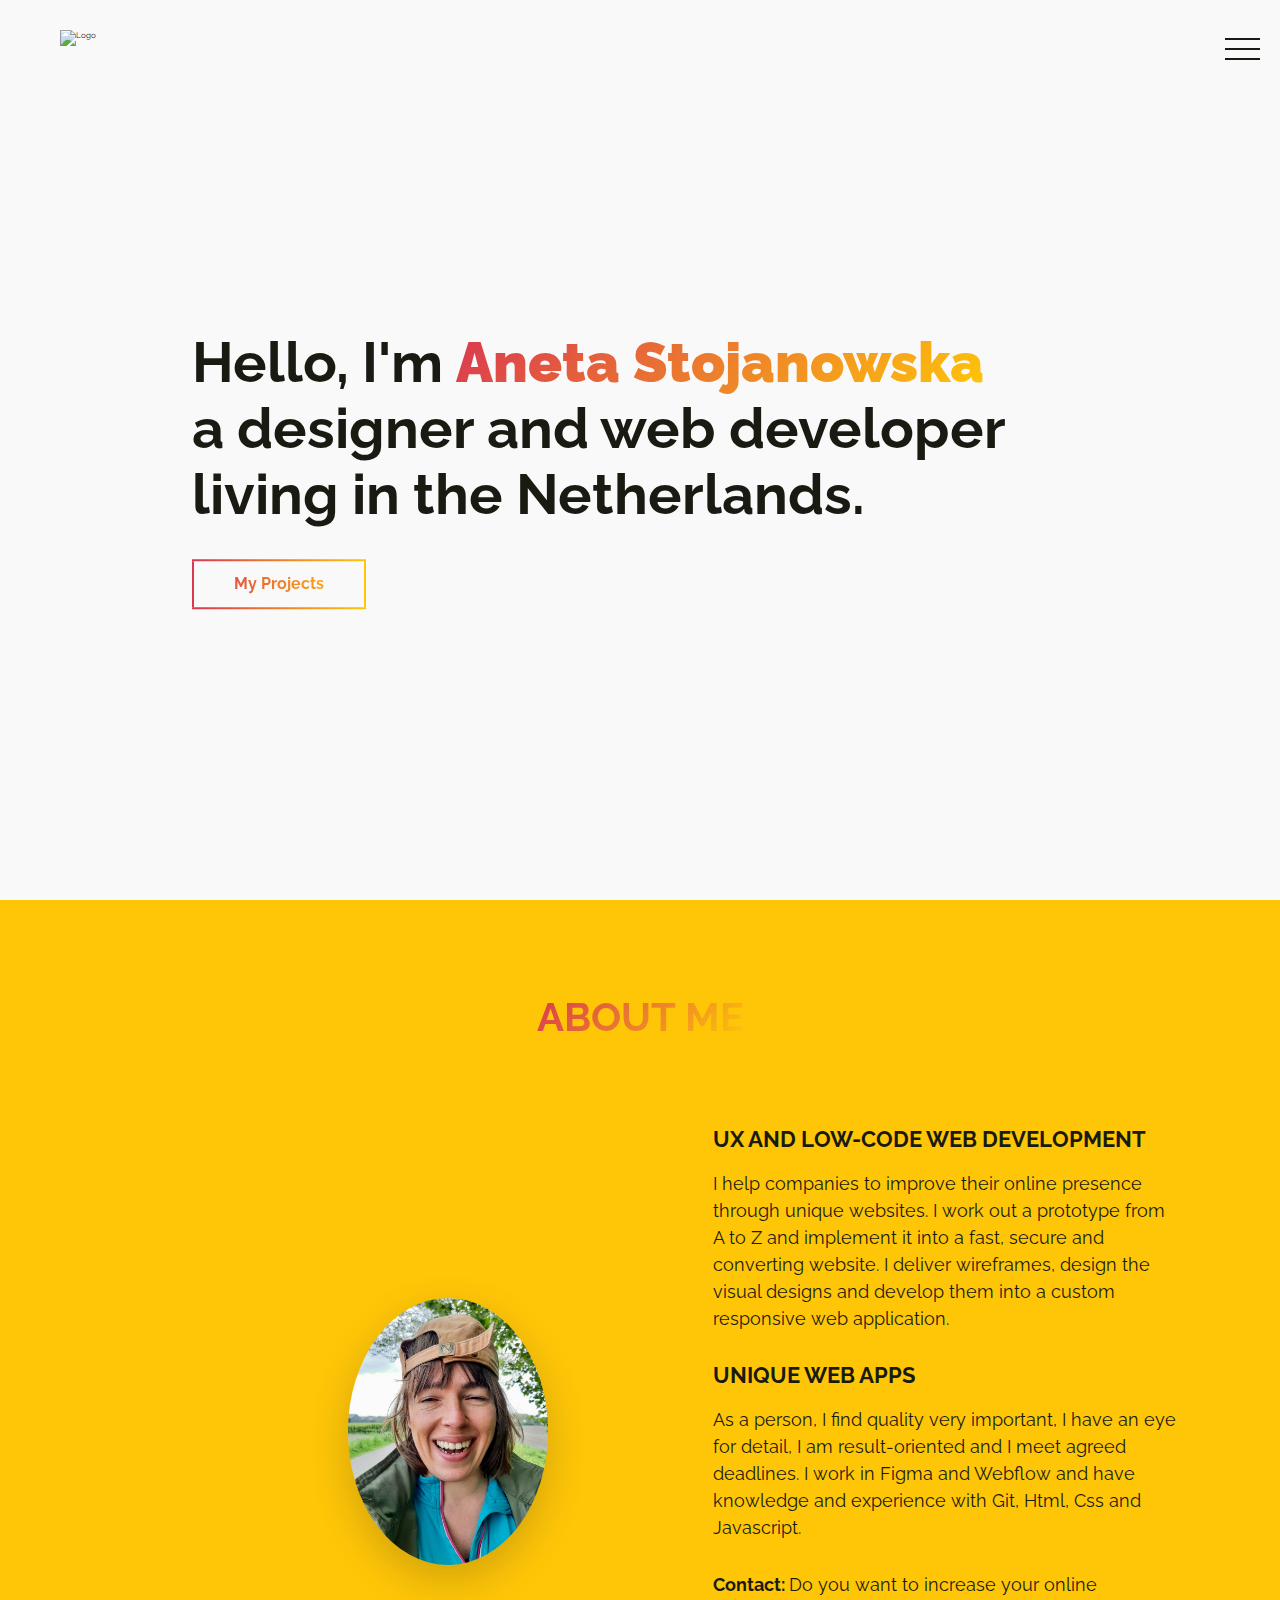
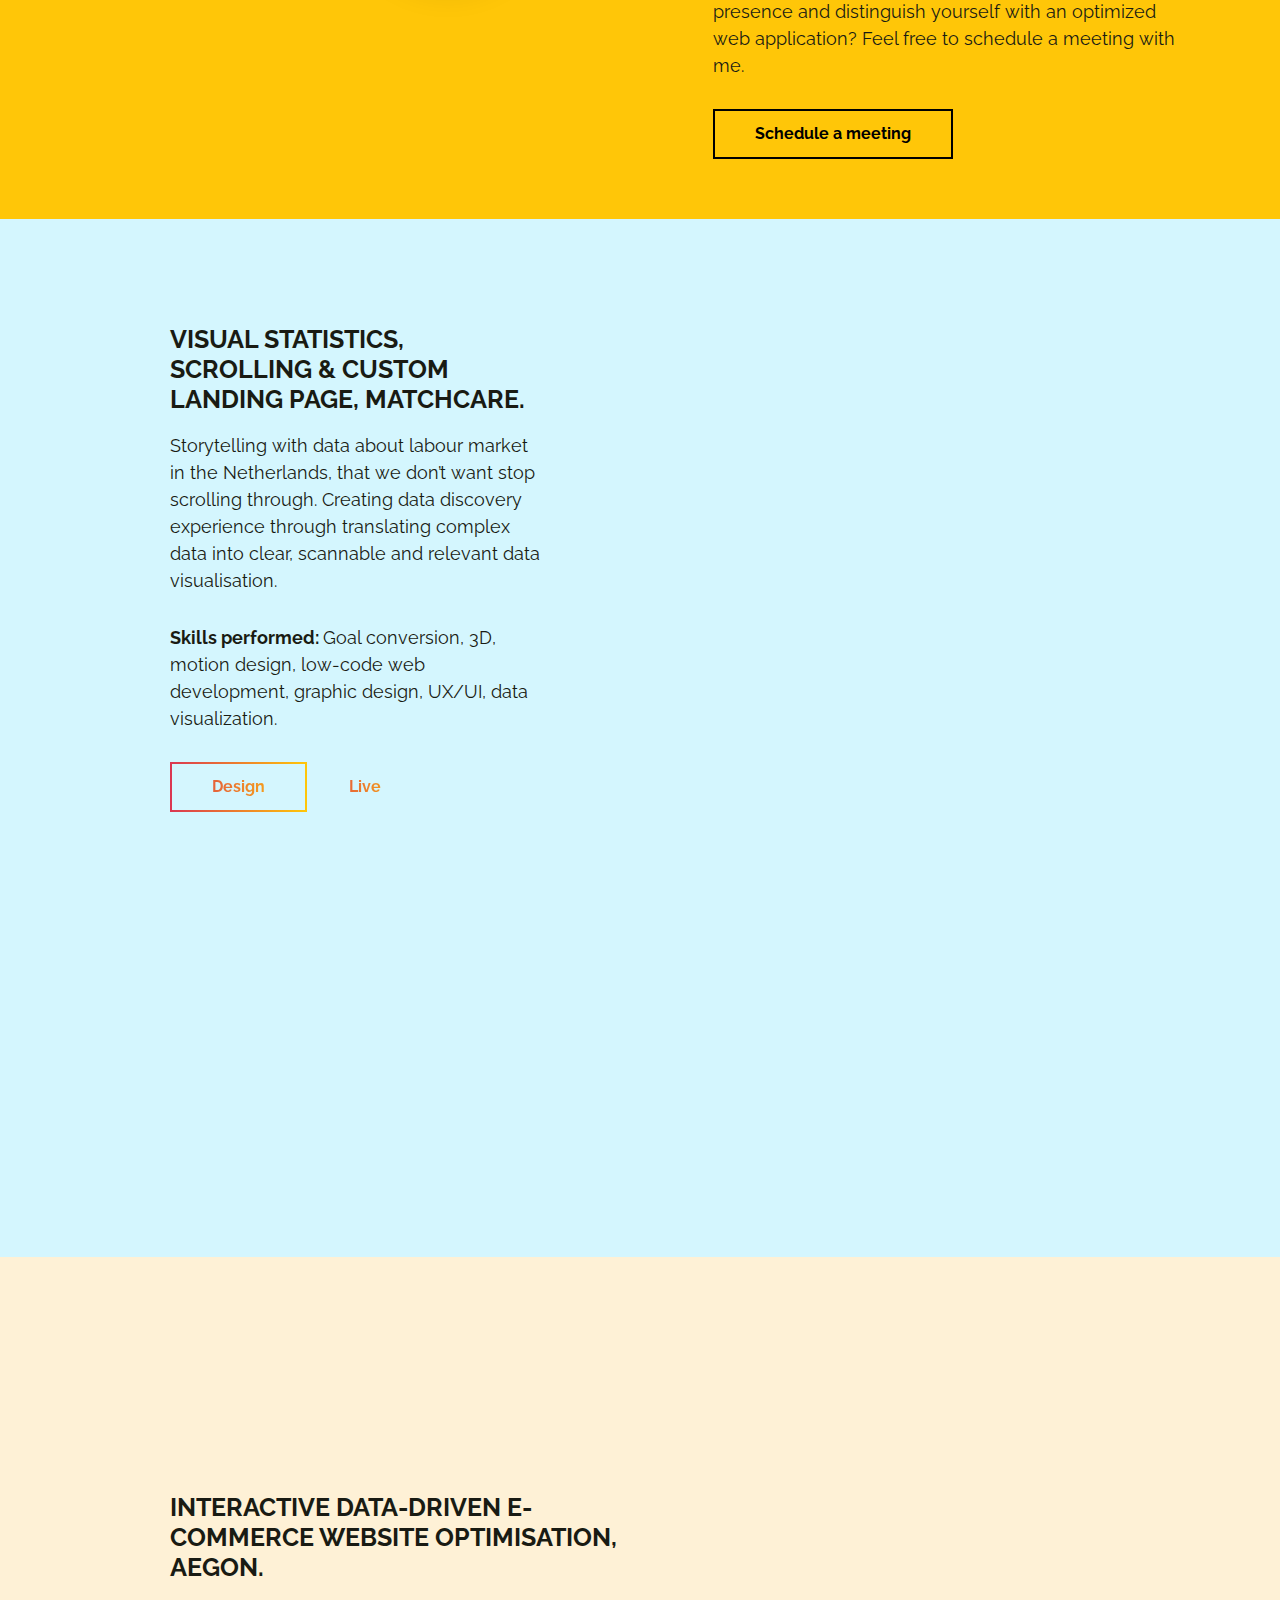
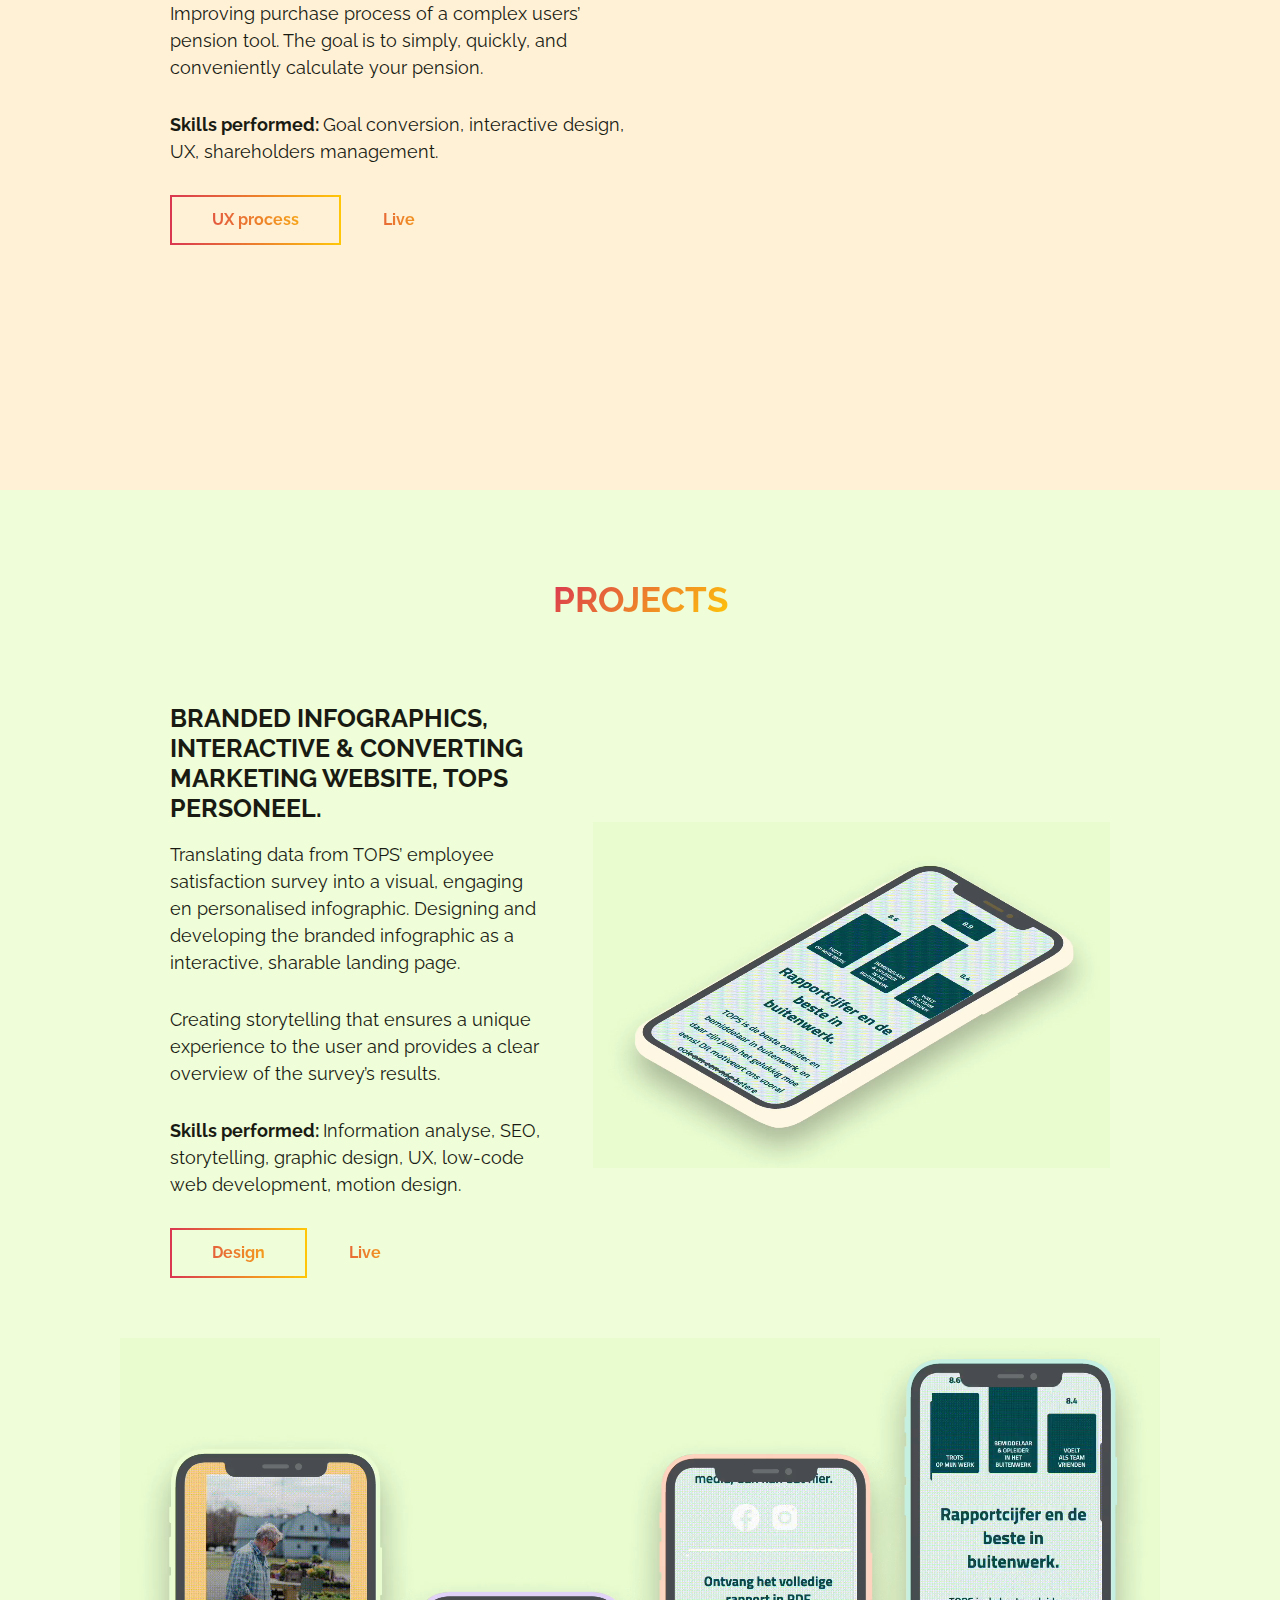
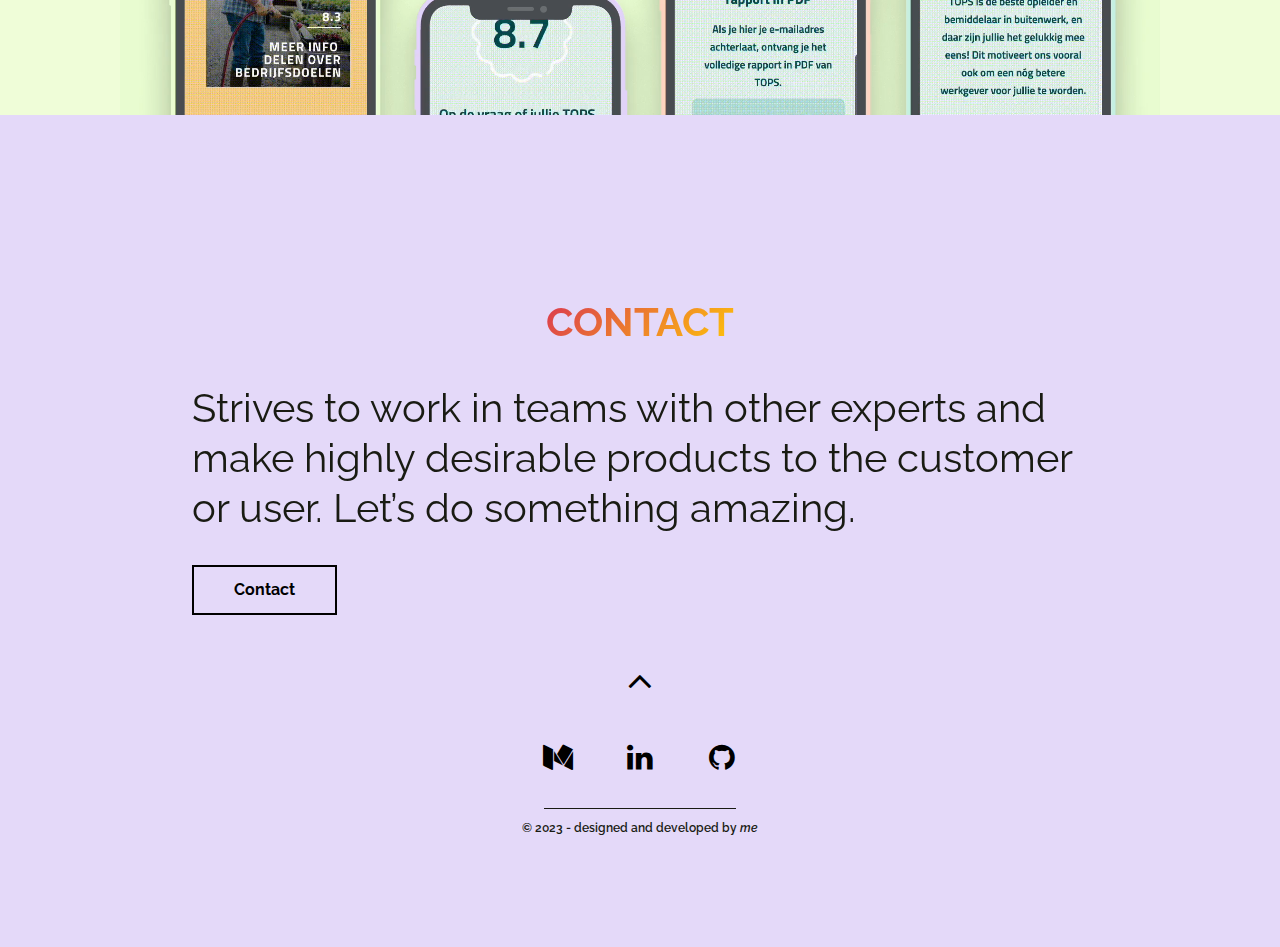
==== commit 95d4f398: "improving titles" ====
--- a/index.html
+++ b/index.html
@@ -5,9 +5,9 @@
   <meta name="viewport" content="width=device-width, initial-scale=1.0" />
   <meta http-equiv="X-UA-Compatible" content="ie=edge" />
   <meta name="seo keywords" content="Aneta Stojanowska help companies to improve their online presence through unique websites." />
-  <meta property="og:title" content="Aneta Stojanowska | Designer and web developer | improve your online presence | unique, safe and fast websites | converting SaaS landing page | UX and Development | professional, custom websites | branding and brand strategy">
+  <meta property="og:title" content="UX designer and low-code web developer | Improve your online presence | unique, safe and fast websites | converting SaaS landing page | UX and Development | professional, custom websites.">
   <meta property="og:image" content="https://www.anetastojanowska.nl/image/aneta-stojanowska.png">
-  <meta property="og:description" content="I work out a prototype from A to Z and implement it into a fast, secure and converting website. I deliver wireframes, design the visual designs and develop them into a custom responsive web application. I also design social content and email banners.">
+  <meta property="og:description" content="I work out a prototype from A to Z and implement it into a fast, secure and converting website. I deliver wireframes, design the visual designs and develop them into a custom responsive web application.">
   <meta property="og:url" content="https://www.anetastojanowska.nl/index.html">
   <meta name="author" content="Aneta Stojanowska">
   <link rel="canonical" href="https://anetastojanowska.nl" />
@@ -23,7 +23,7 @@
   <link rel="stylesheet" href="css/style.css" />
   <link rel="stylesheet" href="https://cdnjs.cloudflare.com/ajax/libs/font-awesome/4.7.0/css/font-awesome.css" integrity="sha512-5A8nwdMOWrSz20fDsjczgUidUBR8liPYU+WymTZP1lmY9G6Oc7HlZv156XqnsgNUzTyMefFTcsFH/tnJE/+xBg==" crossorigin="anonymous" referrerpolicy="no-referrer" />
 
-  <title>Designer and web developer </title>
+  <title>UX Designer and low code web developer </title>
   <!-- Global site tag (gtag.js) - Google Analytics -->
 <script async src="https://www.googletagmanager.com/gtag/js?id=G-D2WTCC5NNR"></script>
 <script>
@@ -97,9 +97,9 @@
           </div>
           <div class="zone text">
             <h3 class="heading-tertiary u-margin-bottom-small">
-             Designer and web developer
+             UX and low-code web development
             </h3>
-            <p class="paragraph"> I help companies to improve their online presence through unique websites. I work out a prototype from A to Z and implement it into a fast, secure and converting website. I deliver wireframes, design the visual designs and develop them into a custom responsive web application. I also design social content and email banners.
+            <p class="paragraph"> I help companies to improve their online presence through unique websites. I work out a prototype from A to Z and implement it into a fast, secure and converting website. I deliver wireframes, design the visual designs and develop them into a custom responsive web application. 
             </p>
 </p>
             <h3 class="heading-tertiary u-margin-bottom-small">
@@ -118,7 +118,7 @@
       <div class="project-container">
         <div class="zone text">
           <h3 class="heading-tertiary u-margin-bottom-small">
-            Visual Statistics, Scrolling & responsive landingpage, Matchcare.
+            Visual Statistics, Scrolling & custom landing page, Matchcare.
          </h3>
     
          <div class="mobile-image">
@@ -137,7 +137,7 @@
         </p>
     
         <p class="paragraph"> <strong> Skills performed: </strong>
-          Storytelling, Interaction/Motion Design, HTML/CSS, Graphic Design, UX/UI, Interactive reporting, Data visualization.
+          Goal conversion, 3D, motion design, low-code web development, graphic design, UX/UI, data visualization.
         </p>
         <div class="btns-group">
           <a href="https://www.figma.com/file/082UpiZCujBacfnNENR2mh/VISUAL-STATISTICS%2C-SCROLLING-%26-RESPONSIVE-LANDINGPAGE%2C-MATCHCARE-Web-%26-Mobile-Design?type=design&node-id=0%3A1&t=2PgV54RiDMZPmYSG-1" target=”_blank” class="btn btn-text btn2">Design</a>
@@ -174,7 +174,7 @@
     <div class="project-container">
       <div class="zone text">
         <h3 class="heading-tertiary u-margin-bottom-small">
-          INTERACTIVE DATA-DRIVEN PLATFORM OPTIMISATION (FINANCE), AEGON.
+          INTERACTIVE DATA-DRIVEN E-COMMERCE WEBSITE OPTIMISATION, AEGON.
        </h3>
 
        <div class="mobile-image">
@@ -189,7 +189,7 @@
         Improving purchase process of a complex users’ pension tool. The goal is to simply, quickly, and conveniently calculate your pension.
       </p>
       <p class="paragraph"> <strong> Skills performed: </strong>
-        Goal Conversion, Graphic Design, UX, Shareholders Management.
+        Goal conversion, interactive design, UX, shareholders management.
       </p>
       <div class="btns-group">
         <a href="./project-two-description.html" class="btn btn-text btn2">UX process</a>
@@ -216,7 +216,7 @@
         <div class="project-container">
           <div class="zone text">
             <h3 class="heading-tertiary u-margin-bottom-small">
-              Branded Infographics, Interactive & responsive landingpage, TOPS Personeel.
+              Branded Infographics, Interactive & converting marketing website, TOPS Personeel.
            </h3>
   
            <div class="mobile-image">
@@ -237,7 +237,7 @@
             Creating storytelling that ensures a unique experience to the user and provides a clear overview of the survey’s results.
           </P>
           <p class="paragraph"> <strong> Skills performed: </strong>
-            Information analyse, Storytelling, Graphic Design, UX, Platform development, Interaction design
+            Information analyse, SEO, storytelling, graphic design, UX, low-code web development, motion design.
           </p>
           <div class="btns-group">
             <a href="https://www.figma.com/file/piL1ICkNNaT53yPehZTmH0/BRANDED-INFOGRAPHICS%2C-INTERACTIVE-%26-RESPONSIVE-LANDINGPAGE-Web-Wireframe-%26-Mockup?type=design&node-id=0%3A1&t=FlD439WHivWSLaaF-1" target=”_blank” class="btn btn-text btn2">Design</a>
--- a/css/style.css
+++ b/css/style.css
@@ -404,7 +404,7 @@
 }
 
 nav li:nth-of-type(5) {
-    background-color: #ffdac6;
+    background-color: #E4D9F9;
 }
 
 /* --- Sections ------------------------------------ */
@@ -468,7 +468,7 @@
 }
 
 section#contact {
-    background-color: #ffdac6;
+    background-color: #E4D9F9;
 }
 
 /* Positioning of the whole footer*/
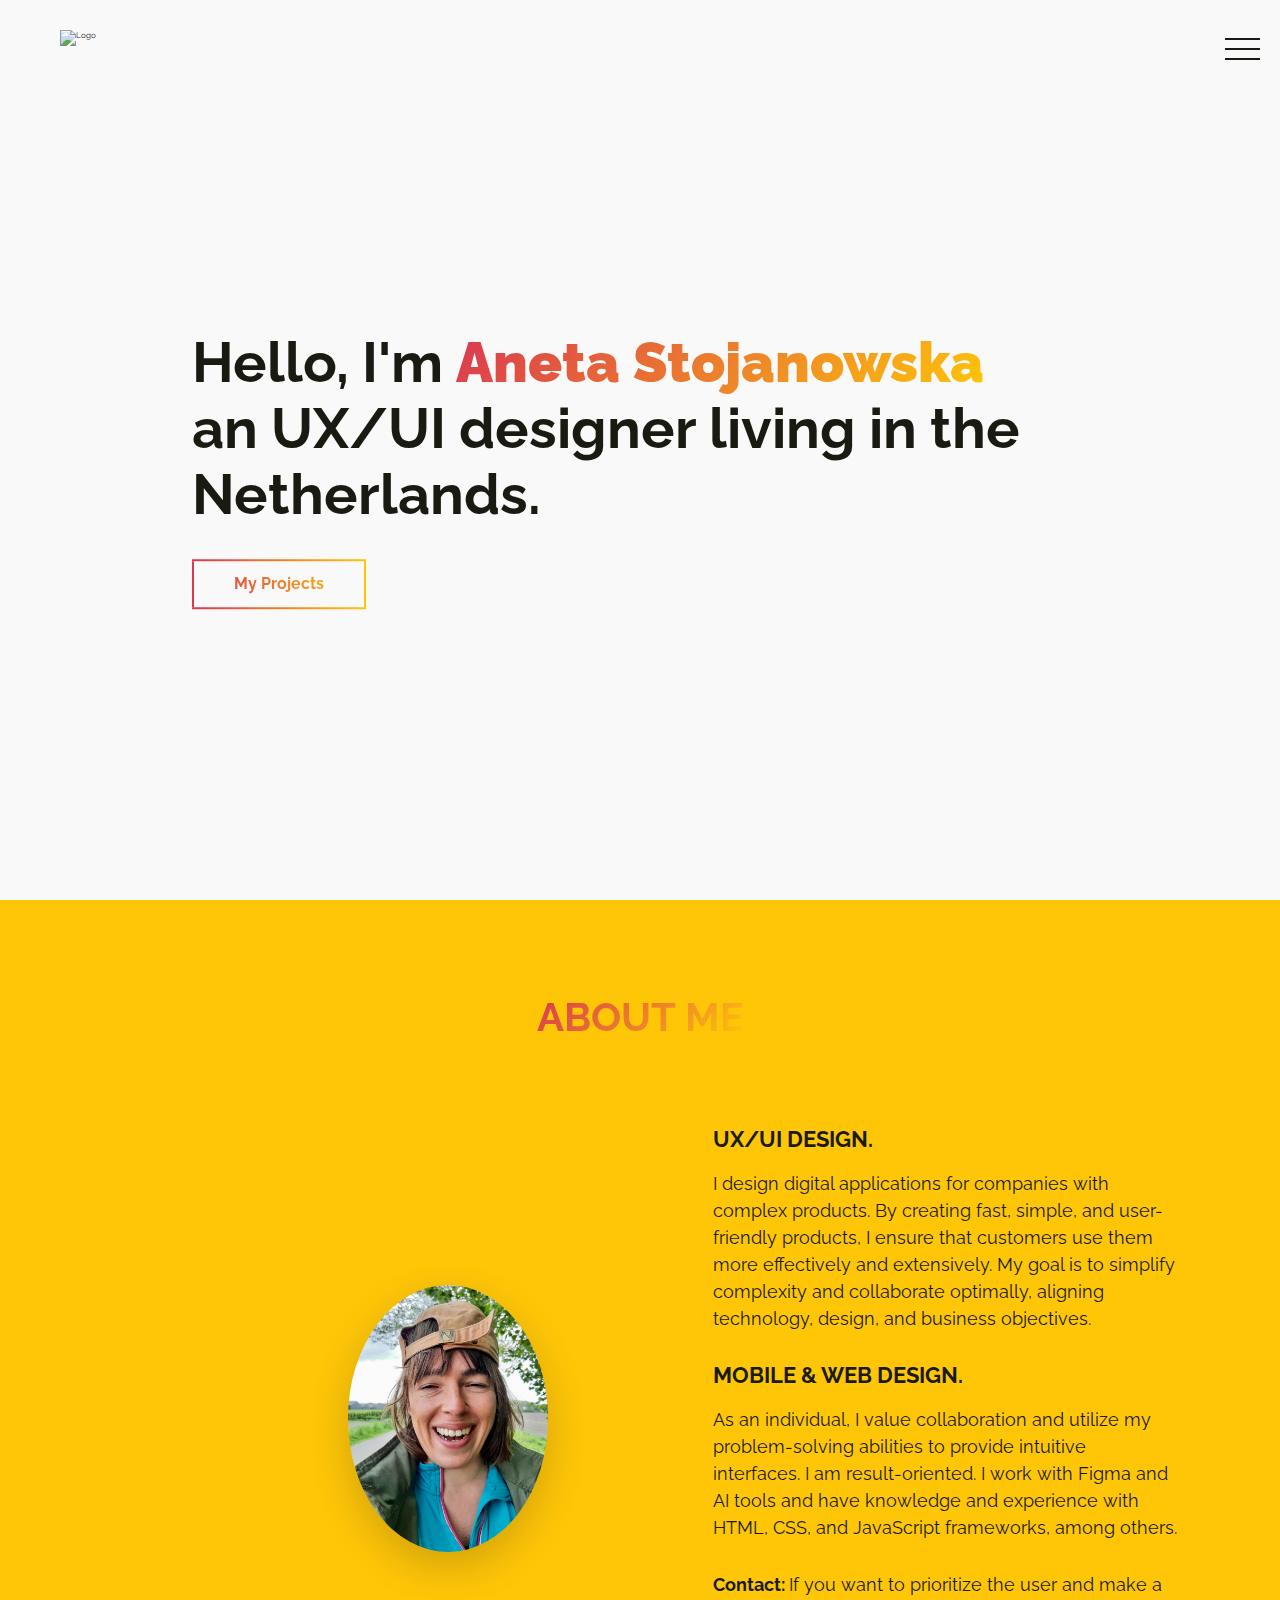
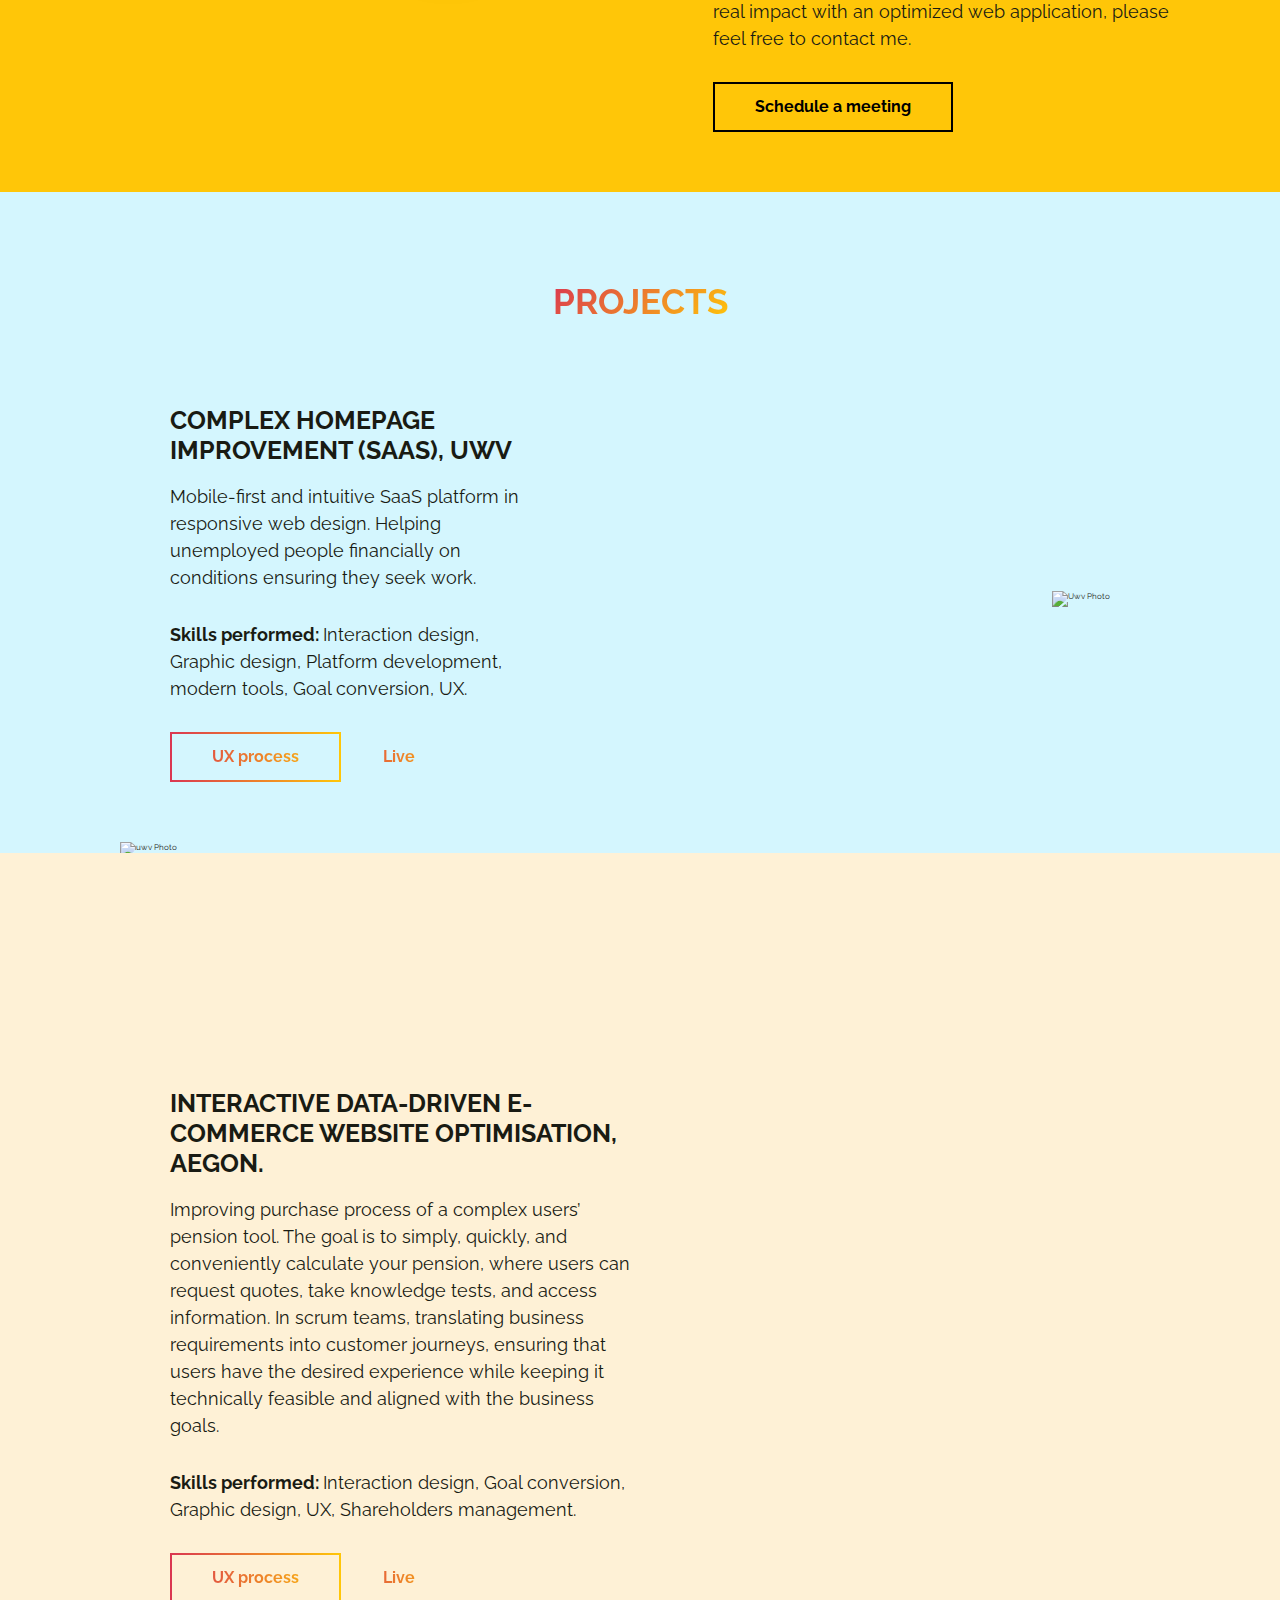
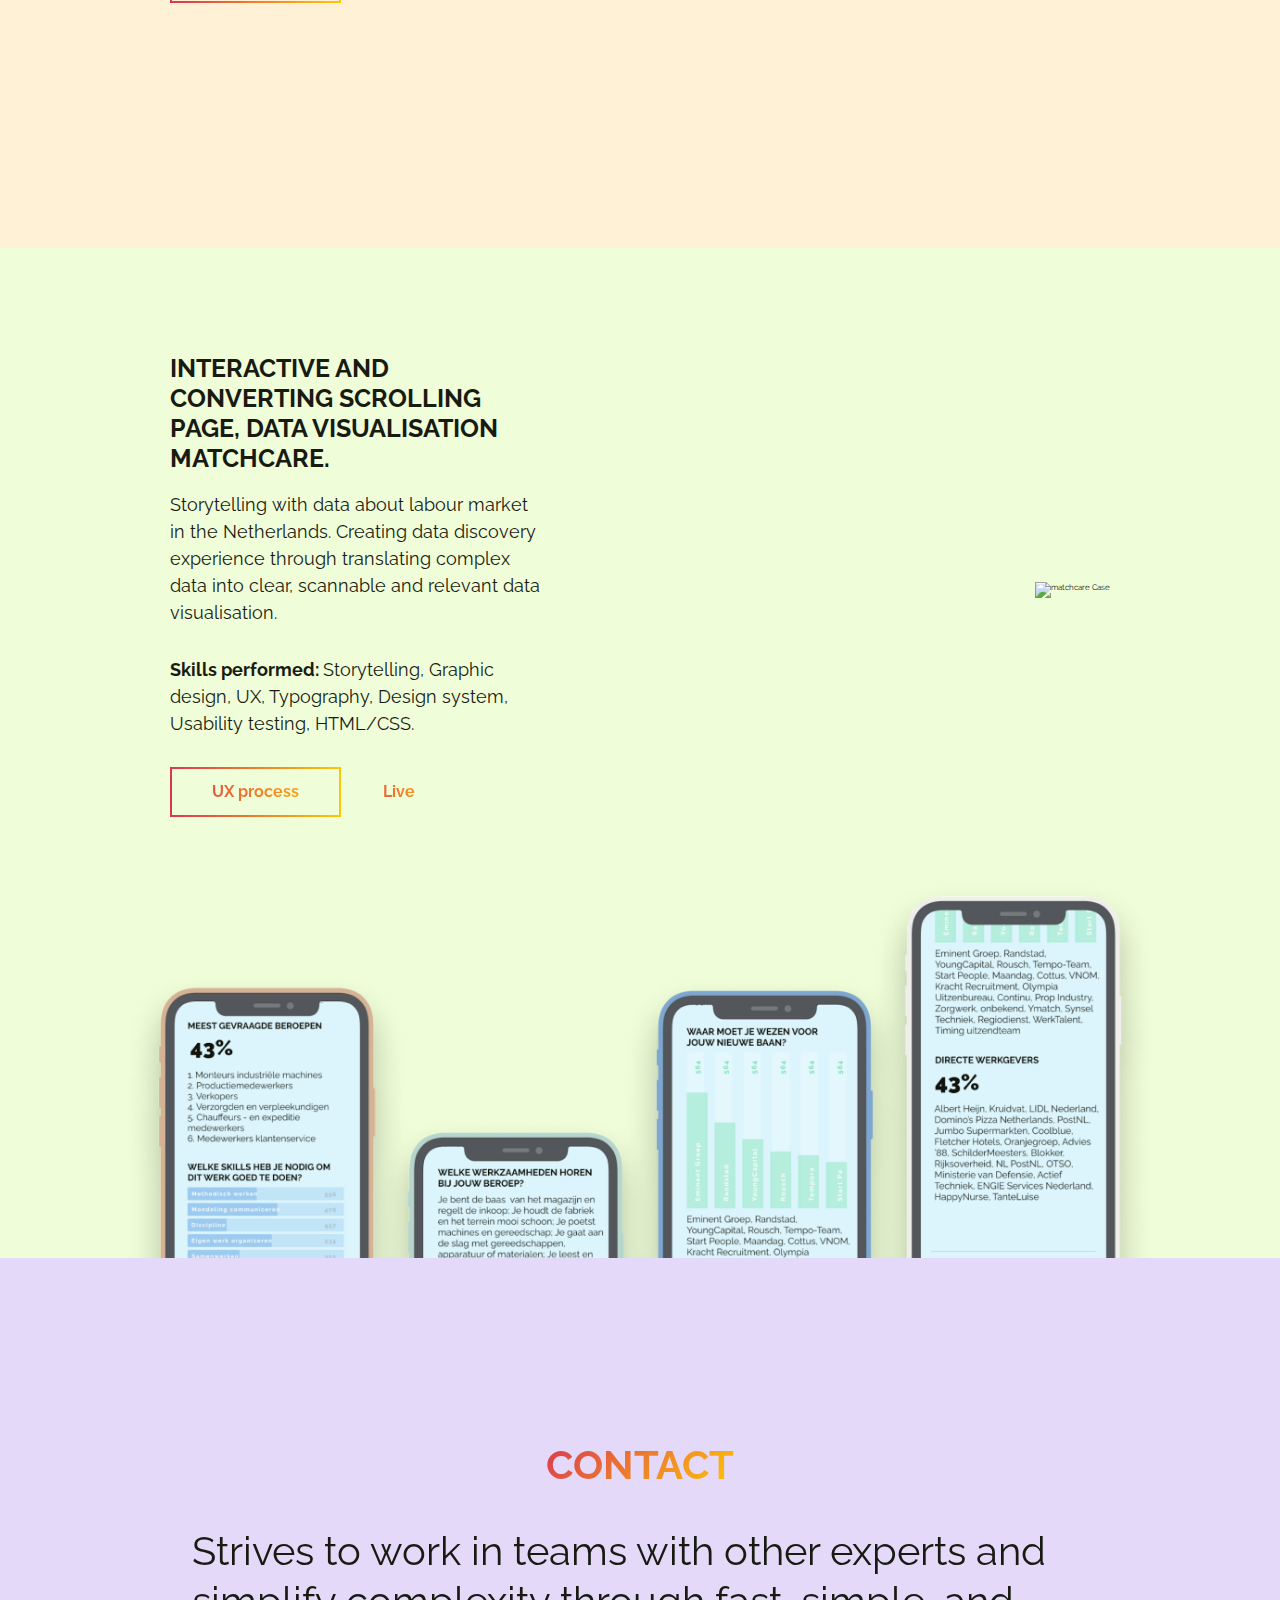
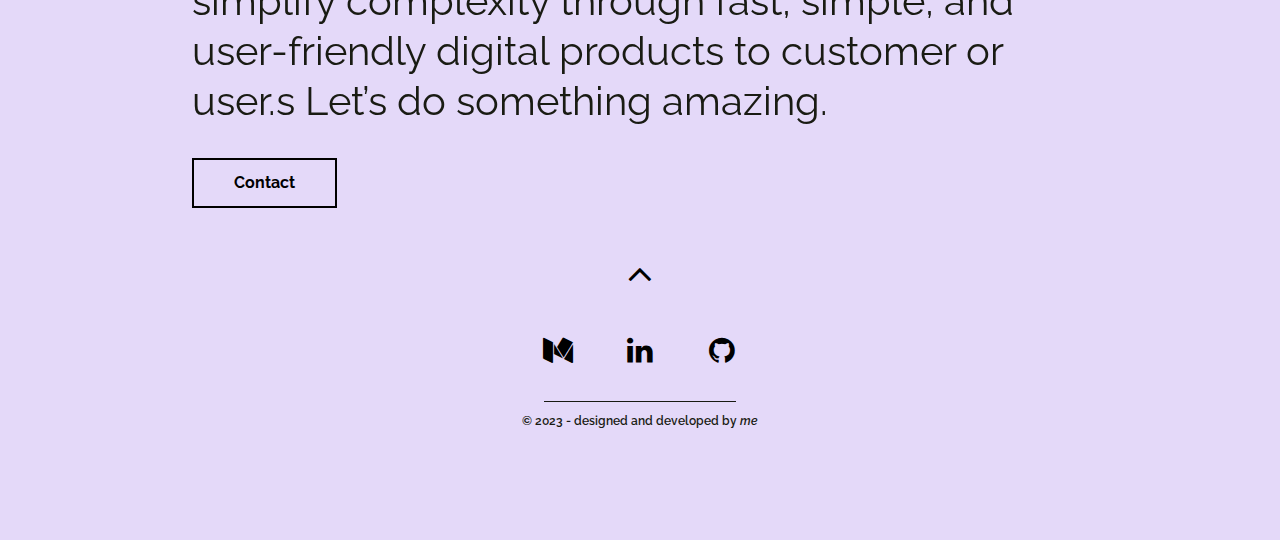
==== commit e6864855: "switch to ux" ====
--- a/index.html
+++ b/index.html
@@ -4,10 +4,11 @@
   <meta charset="UTF-8" />
   <meta name="viewport" content="width=device-width, initial-scale=1.0" />
   <meta http-equiv="X-UA-Compatible" content="ie=edge" />
-  <meta name="seo keywords" content="Aneta Stojanowska help companies to improve their online presence through unique websites." />
-  <meta property="og:title" content="UX designer and low-code web developer | Improve your online presence | unique, safe and fast websites | converting SaaS landing page | UX and Development | professional, custom websites.">
+  <meta name="seo keywords" content="aneta stojanowska, ux/ui designer, optimizing products, user friendly web apps, front-end skills, saas-solutions, mobile and web design, ux, interaction design" />
+  <meta property="og:title" content="Aneta Stojanowska is a UX/UI Designer and helps companies to optimize their digital products and services. ">
   <meta property="og:image" content="https://www.anetastojanowska.nl/image/aneta-stojanowska.png">
-  <meta property="og:description" content="I work out a prototype from A to Z and implement it into a fast, secure and converting website. I deliver wireframes, design the visual designs and develop them into a custom responsive web application.">
+  <meta property="og:description" content="UX/UI Designer with front-end skills and experience in web and mobile design. I design digital applications for companies with complex products. By creating fast, simple, and user-friendly products, I ensure that customers use them more effectively and extensively. My goal is to simplify complexity and collaborate optimally, aligning technology, design, and business objectives.
+  ">
   <meta property="og:url" content="https://www.anetastojanowska.nl/index.html">
   <meta name="author" content="Aneta Stojanowska">
   <link rel="canonical" href="https://anetastojanowska.nl" />
@@ -23,7 +24,7 @@
   <link rel="stylesheet" href="css/style.css" />
   <link rel="stylesheet" href="https://cdnjs.cloudflare.com/ajax/libs/font-awesome/4.7.0/css/font-awesome.css" integrity="sha512-5A8nwdMOWrSz20fDsjczgUidUBR8liPYU+WymTZP1lmY9G6Oc7HlZv156XqnsgNUzTyMefFTcsFH/tnJE/+xBg==" crossorigin="anonymous" referrerpolicy="no-referrer" />
 
-  <title>UX Designer and low code web developer </title>
+  <title>UX/UI Designer </title>
   <!-- Global site tag (gtag.js) - Google Analytics -->
 <script async src="https://www.googletagmanager.com/gtag/js?id=G-D2WTCC5NNR"></script>
 <script>
@@ -42,12 +43,12 @@
       <ul>
         <!-- Because slide-out- is transforming off the page, we don't see it when load page fro the first time -->
         <li id="nav-1" class="slide-out-1"><a href="#about">About</a></li>
-        <li id="nav-2" class="slide-out-2"><a href="#project-one">Matchcare</a></li>
+        <li id="nav-2" class="slide-out-2"><a href="#project-one">Uwv</a></li>
         <li id="nav-3" class="slide-out-3">
           <a href="#project-two">Aegon</a>
         </li>
         <li id="nav-4" class="slide-out-4">
-          <a href="#project-three">TOPS Personeel</a>
+          <a href="#project-three">Matchcare</a>
         </li>
         <li id="nav-5" class="slide-out-5">
           <a href="#contact">Contact</a>
@@ -66,12 +67,13 @@
     <img src="image/logo.png" alt="Logo" class="logo" />
   </section>
   <div class="text-box" id="homecontent">
-    <h1 class="heading-primary">                                                                                                                                                    <span class="heading-primary-main">
+    <h1 class="heading-primary">
+      <span class="heading-primary-main">
       Hello, I'm <strong> Aneta Stojanowska</strong></span
       >
       <!-- span is to style elements differently -->
       <span class="heading-primary-sub">
-        a designer and web developer living in the Netherlands.</span
+        an UX/UI designer living in the Netherlands.</span
         >
       </h1>
       <!-- below: styles about the color in btn-white class, for buttons functionality use btn class-->
@@ -97,17 +99,18 @@
           </div>
           <div class="zone text">
             <h3 class="heading-tertiary u-margin-bottom-small">
-             UX and low-code web development
+             UX/UI Design.
             </h3>
-            <p class="paragraph"> I help companies to improve their online presence through unique websites. I work out a prototype from A to Z and implement it into a fast, secure and converting website. I deliver wireframes, design the visual designs and develop them into a custom responsive web application. 
+            <p class="paragraph"> I design digital applications for companies with complex products. By creating fast, simple, and user-friendly products, I ensure that customers use them more effectively and extensively. My goal is to simplify complexity and collaborate optimally, aligning technology, design, and business objectives.
+ 
             </p>
 </p>
             <h3 class="heading-tertiary u-margin-bottom-small">
-              Unique web apps </h3>
+             Mobile & web design. </h3>
             <p class="paragraph">
-              As a person, I find quality very important, I have an eye for detail, I am result-oriented and I meet agreed deadlines. I work in Figma and Webflow and have knowledge and experience with Git, Html, Css and Javascript.  </p>
+              As an individual, I value collaboration and utilize my problem-solving abilities to provide intuitive interfaces. I am result-oriented. I work with Figma and AI tools and have knowledge and experience with HTML, CSS, and JavaScript frameworks, among others.  </p>
 <p class="paragraph">
- <strong> Contact: </strong> Do you want to increase your online presence and distinguish yourself with an optimized web application? Feel free to schedule a meeting with me.
+ <strong> Contact: </strong> If you want to prioritize the user and make a real impact with an optimized web application, please feel free to contact me.
 </p>
             <a href="https://calendly.com/aneta-s/30min" target=”_blank” class="btn btn-text btn1">Schedule a meeting</a>
           </div>
@@ -115,16 +118,19 @@
       </section>
     </main>
     <section id="project-one">
+      <div class="u-center-text u-margin-bottom-big">
+        <h2 class="heading-secondary">Projects</h2>
+      </div>
       <div class="project-container">
         <div class="zone text">
           <h3 class="heading-tertiary u-margin-bottom-small">
-            Visual Statistics, Scrolling & custom landing page, Matchcare.
+            Complex homepage improvement (SaaS), UWV
          </h3>
     
          <div class="mobile-image">
           <!-- <img
-          src="image/matchcare-case.png"
-          alt="Matchcare Photo"
+          src="image/uwv-case.png"
+          alt="MUwv Photo"
           class="photo"
           height="auto"
           /> -->
@@ -133,40 +139,40 @@
                           </video>
         </div>
         <p class="paragraph">
-          Storytelling with data about labour market in the Netherlands, that we don’t want stop scrolling through. Creating data discovery experience through translating complex data into clear, scannable and relevant data visualisation.
+          Mobile-first and intuitive SaaS platform in responsive web design. Helping unemployed people financially on conditions ensuring they seek work.
         </p>
     
         <p class="paragraph"> <strong> Skills performed: </strong>
-          Goal conversion, 3D, motion design, low-code web development, graphic design, UX/UI, data visualization.
+         Interaction design, Graphic design, Platform development, modern tools, Goal conversion, UX.
         </p>
         <div class="btns-group">
-          <a href="https://www.figma.com/file/082UpiZCujBacfnNENR2mh/VISUAL-STATISTICS%2C-SCROLLING-%26-RESPONSIVE-LANDINGPAGE%2C-MATCHCARE-Web-%26-Mobile-Design?type=design&node-id=0%3A1&t=2PgV54RiDMZPmYSG-1" target=”_blank” class="btn btn-text btn2">Design</a>
+          <a href="project-one-description.html" target=”_blank” class="btn btn-text btn2">UX process</a>
            <a href="https://interactiveinfographic.webflow.io/" target=”_blank” class="btn btn-text btn3">Live</a>
         </div>
       </div>
       <div class="area image desktop-img">
-        <!-- <img
-        src="image/matchcare-case.png"
-        alt="Matchcare Photo"
+        <img
+        src="image/uwv-case.png"
+        alt="Uwv Photo"
         class="photo"
         height="auto"
-        /> -->
-          <video autoplay="autoplay" loop="loop" width="100%" height="auto" muted playsinline>
+        />
+          <!-- <video autoplay="autoplay" loop="loop" width="100%" height="auto" muted playsinline>
                             <source src="assets/video-matchcare-case.mp4" type="video/mp4" />
-                          </video>
+                          </video> -->
         </div>
       </div>
     </div>
     <div class="full-image">
-      <!-- <img
-      src="image/matchcare-main.png"
-      alt="Matchcare Photo"
+      <img
+      src="image/uwv-main.png"
+      alt="uwv Photo"
       class="photo"
       height="auto"
-      /> -->
-            <video autoplay="autoplay" loop="loop" width="100%" height="auto" muted playsinline>
+      />
+            <!-- <video autoplay="autoplay" loop="loop" width="100%" height="auto" muted playsinline>
                             <source src="assets/video-matchcare-main.mp4" type="video/mp4" />
-                          </video>
+                          </video> -->
     </div>
   </section>
   <section id="project-two">
@@ -186,10 +192,10 @@
         />
       </div>
       <p class="paragraph">
-        Improving purchase process of a complex users’ pension tool. The goal is to simply, quickly, and conveniently calculate your pension.
+        Improving purchase process of a complex users’ pension tool. The goal is to simply, quickly, and conveniently calculate your pension, where users can request quotes, take knowledge tests, and access information. In scrum teams, translating business requirements into customer journeys, ensuring that users have the desired experience while keeping it technically feasible and aligned with the business goals.
       </p>
       <p class="paragraph"> <strong> Skills performed: </strong>
-        Goal conversion, interactive design, UX, shareholders management.
+        Interaction design, Goal conversion, Graphic design, UX, Shareholders management.
       </p>
       <div class="btns-group">
         <a href="./project-two-description.html" class="btn btn-text btn2">UX process</a>
@@ -208,66 +214,60 @@
   </div>
 </section>
 <section id="project-three">
-        <!-- of .active? -->
-        <div class="u-center-text u-margin-bottom-big">
-          <h2 class="heading-secondary">Projects</h2>
-        </div>
-  
+        <!-- of .active? -->  
         <div class="project-container">
           <div class="zone text">
             <h3 class="heading-tertiary u-margin-bottom-small">
-              Branded Infographics, Interactive & converting marketing website, TOPS Personeel.
+              Interactive and converting scrolling page, data visualisation Matchcare.
            </h3>
   
            <div class="mobile-image">
-            <!-- <img
-            src="image/tops-case.png"
-            alt="Profile Photo"
+            <img
+            src="image/matchcare-case.png"
+            alt="matchcare Photo"
             class="photo"
             height="auto"
-            /> -->
-            <video autoplay="autoplay" loop="loop" width="100%" height="auto" muted playsinline>
+            />
+            <!-- <video autoplay="autoplay" loop="loop" width="100%" height="auto" muted playsinline>
               <source src="assets/video-tops-case.mp4" type="video/mp4" />
-            </video>
+            </video> -->
           </div>
           <p class="paragraph">
-            Translating data from TOPS’ employee satisfaction survey into a visual, engaging en personalised infographic. Designing and developing the branded infographic as a interactive, sharable landing page. 
+            Storytelling with data about labour market in the Netherlands. Creating data discovery experience through translating complex data into clear, scannable and relevant data visualisation. 
           </p>
-          <p class="paragraph">
+          <!-- <p class="paragraph">
             Creating storytelling that ensures a unique experience to the user and provides a clear overview of the survey’s results.
-          </P>
+          </P> -->
           <p class="paragraph"> <strong> Skills performed: </strong>
-            Information analyse, SEO, storytelling, graphic design, UX, low-code web development, motion design.
+           Storytelling, Graphic design, UX, Typography, Design system, Usability testing, HTML/CSS.
           </p>
           <div class="btns-group">
-            <a href="https://www.figma.com/file/piL1ICkNNaT53yPehZTmH0/BRANDED-INFOGRAPHICS%2C-INTERACTIVE-%26-RESPONSIVE-LANDINGPAGE-Web-Wireframe-%26-Mockup?type=design&node-id=0%3A1&t=FlD439WHivWSLaaF-1" target=”_blank” class="btn btn-text btn2">Design</a>
+            <a href="./project-three-description.html" target=”_blank” class="btn btn-text btn2">UX process</a>
              <a href="https://tops-mto-2022.webflow.io/" target=”_blank” class="btn btn-text btn3">Live</a>
           </div>
         </div>
         <div class="area image desktop-img">
-          <!-- <img
-          src="image/tops-case.png"
-          alt="TOPS Case"
+          <img
+          src="image/matchcare-case.png"
+          alt="matchcare Case"
           class="photo"
           height="auto"
-          /> -->
-          <video autoplay="autoplay" loop="loop" width="100%" height="auto" muted playsinline>
+          />
+          <!-- <video autoplay="autoplay" loop="loop" width="100%" height="auto" muted playsinline>
             <source src="assets/video-tops-case.mp4" type="video/mp4" />
-          </video>
-        </div>
-      </div>
-      
-  
+          </video> -->
+        </div>
+      </div>
       <div class="full-image">
-        <!-- <img
-        src="image/tops-main.png"
-        alt="TOPS Main"
+        <img
+        src="image/matchcare-main.png"
+        alt="matchcare Main"
         class="photo"
         height="auto"
-        /> -->
-        <video autoplay="autoplay" loop="loop" width="100%" height="auto" muted playsinline>
+        />
+        <!-- <video autoplay="autoplay" loop="loop" width="100%" height="auto" muted playsinline>
           <source src="assets/video-tops-main.mp4" type="video/mp4" />
-        </video>
+        </video> -->
       </div>
 </section>
 <!-- **** Contact Section **** -->
@@ -277,7 +277,7 @@
   </div>
   <div class="text-box">
     <h1 class="heading-primary">  <span class="heading-primary-main">
-      Strives to work in teams with other experts and make highly desirable products to the customer or user. Let’s do something amazing. 
+      Strives to work in teams with other experts and simplify complexity through fast, simple, and user-friendly digital products to customer or user.s Let’s do something amazing. 
     </h1>
     <!-- below: styles about the color in btn-white class, for buttons functionality use btn class-->
     <a href="mailto:hi@anetastojanowska.nl" class="btn btn-text btn1">Contact</a>
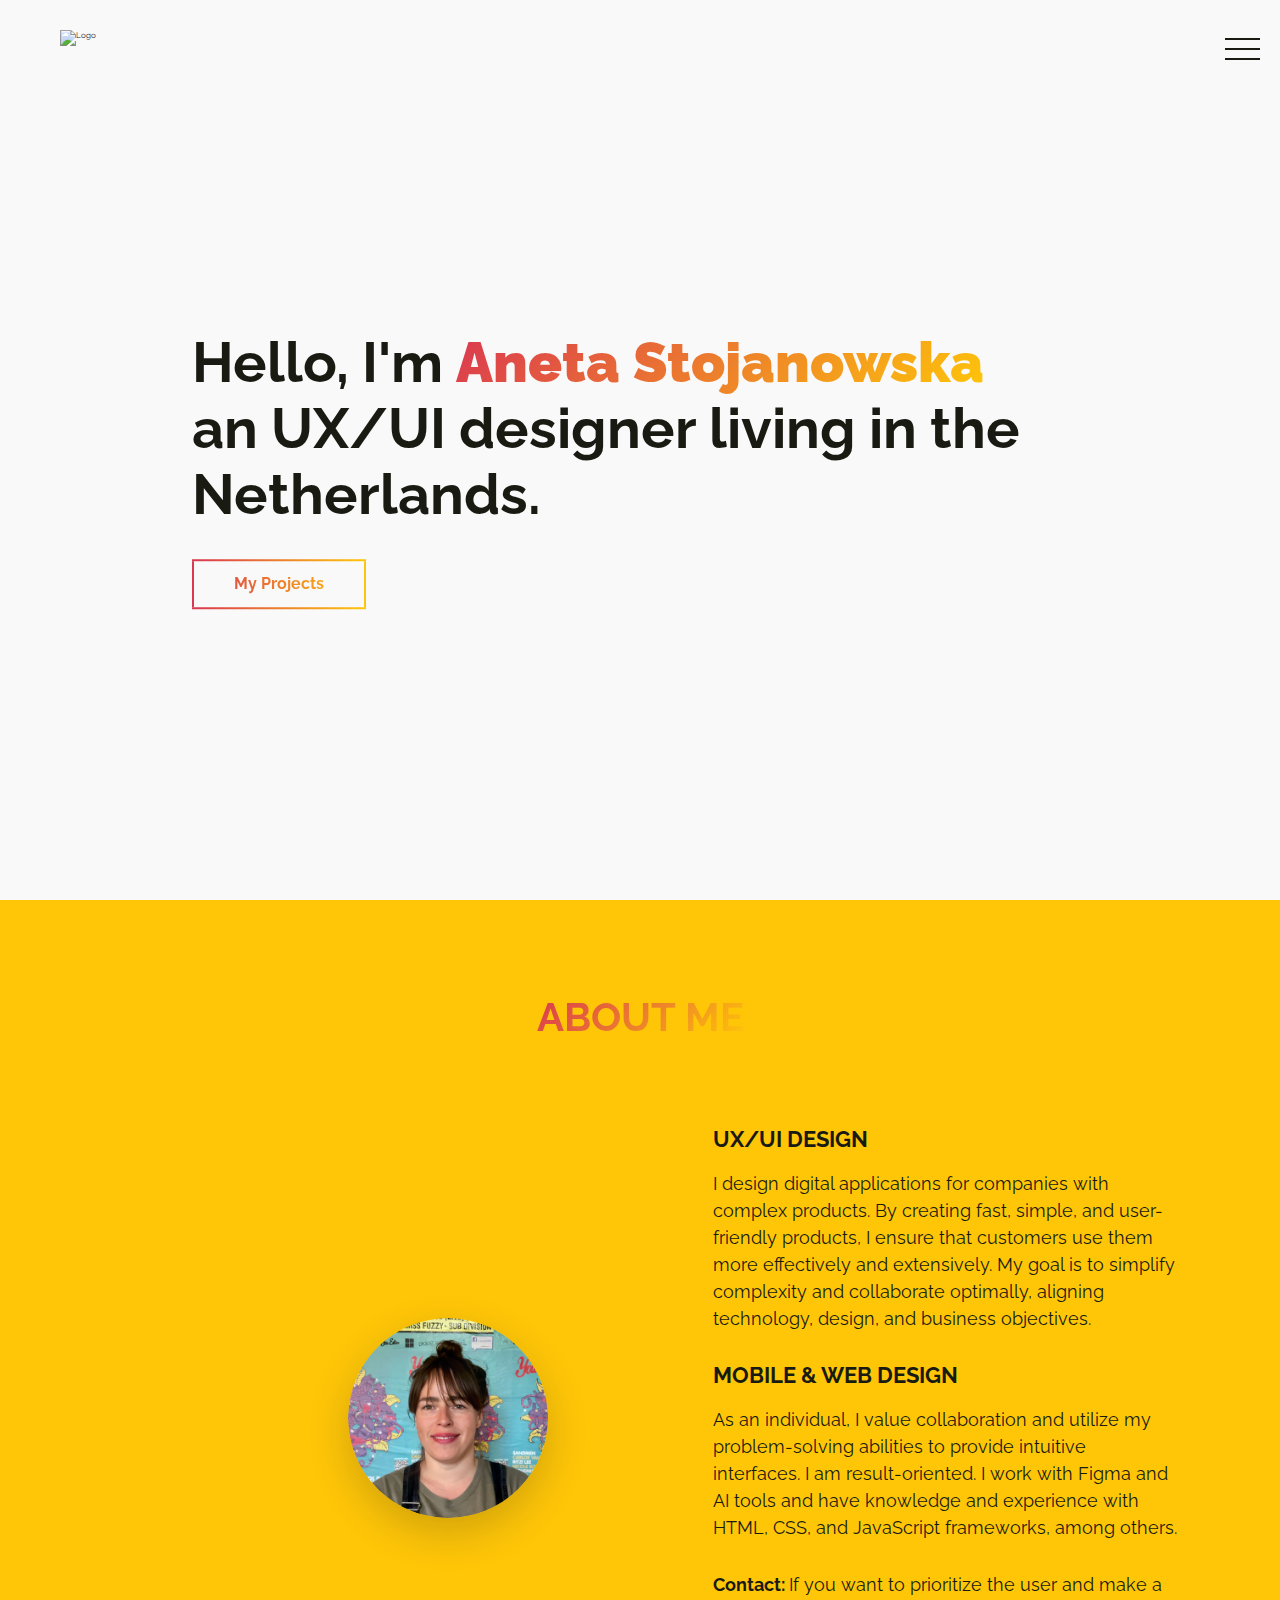
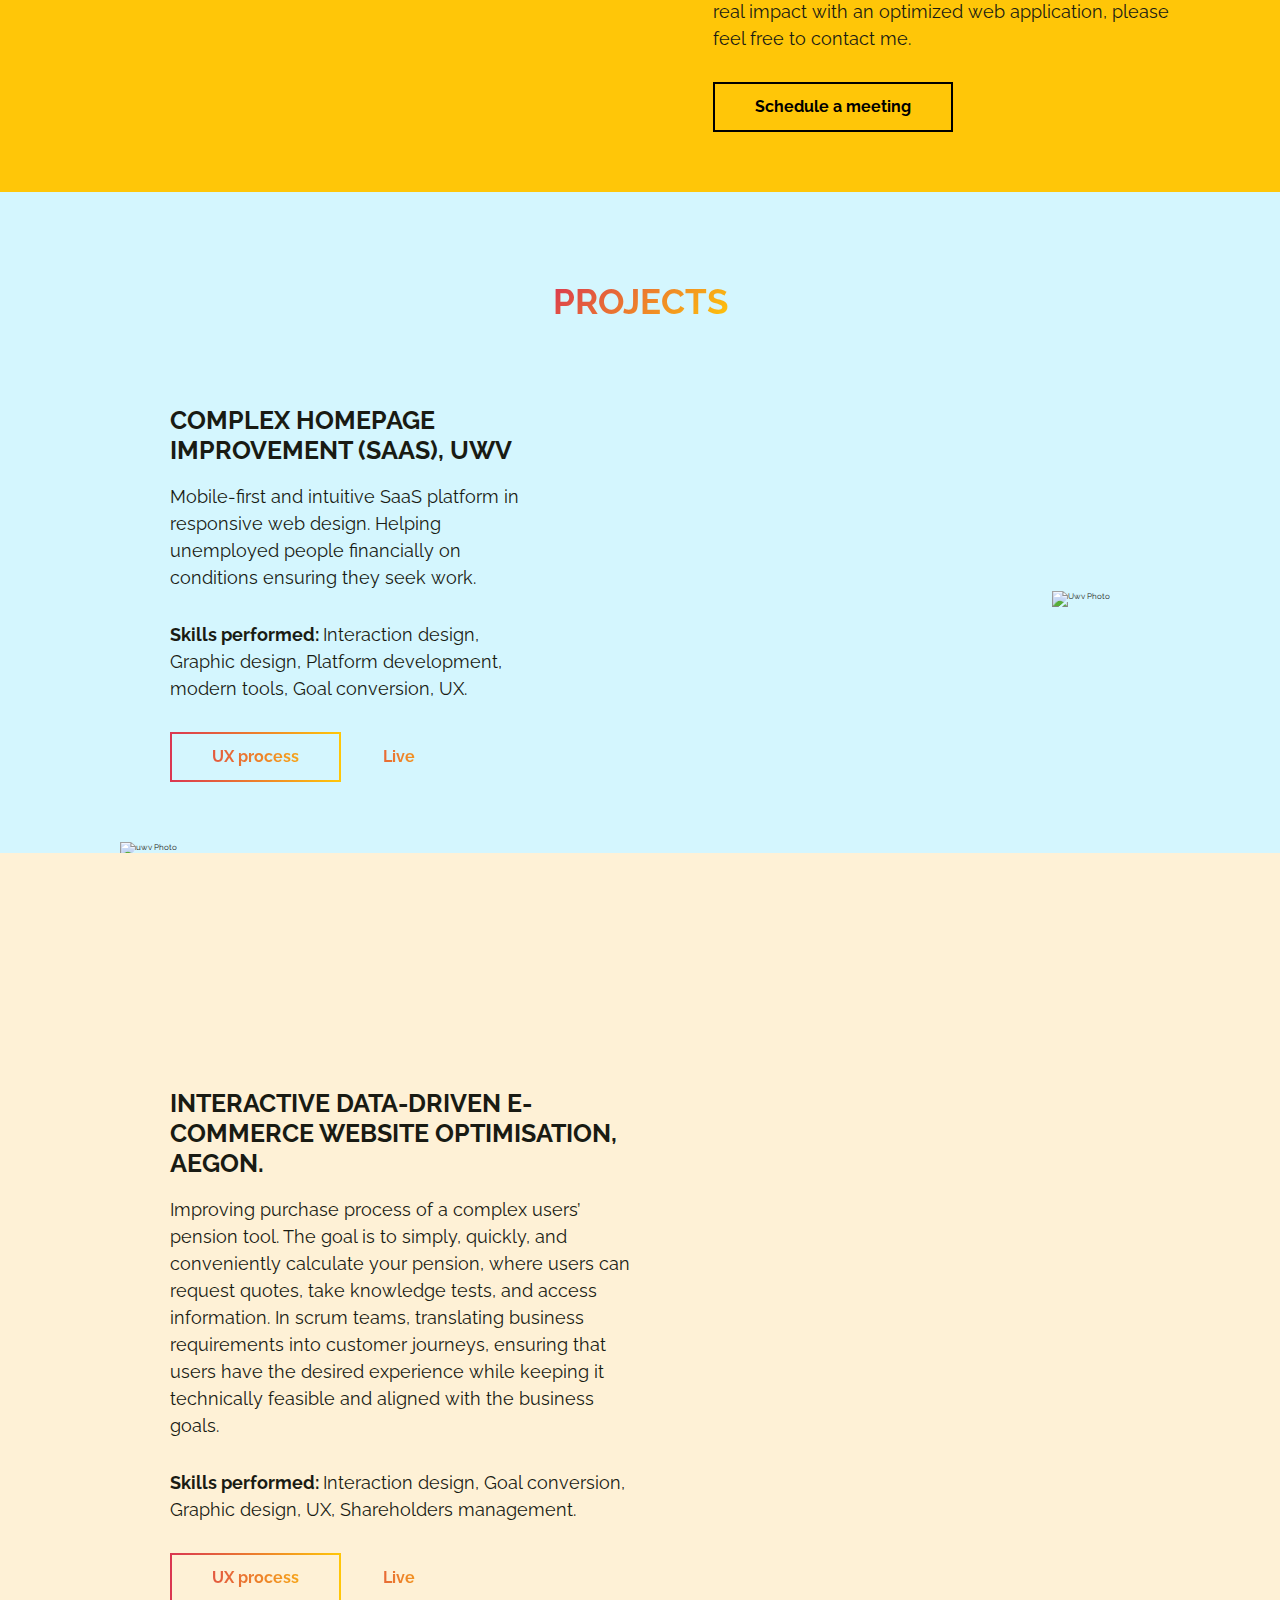
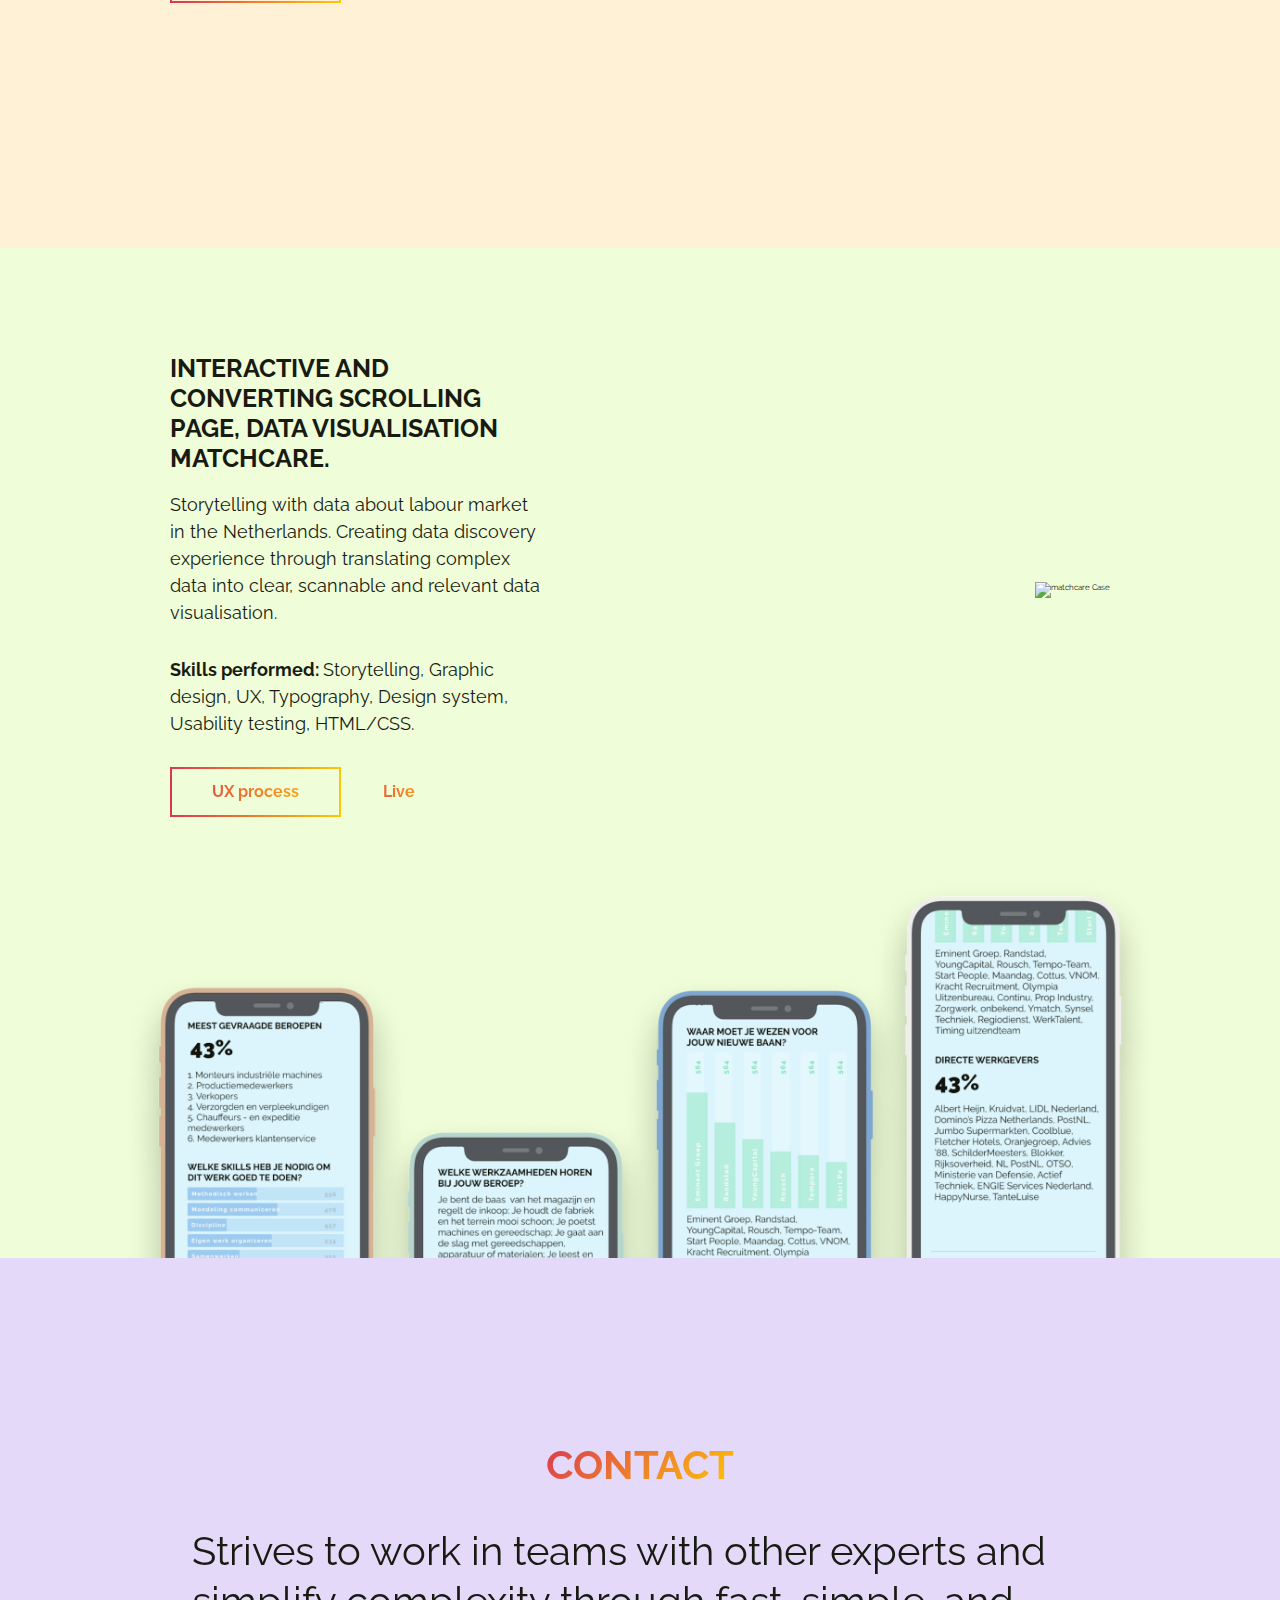
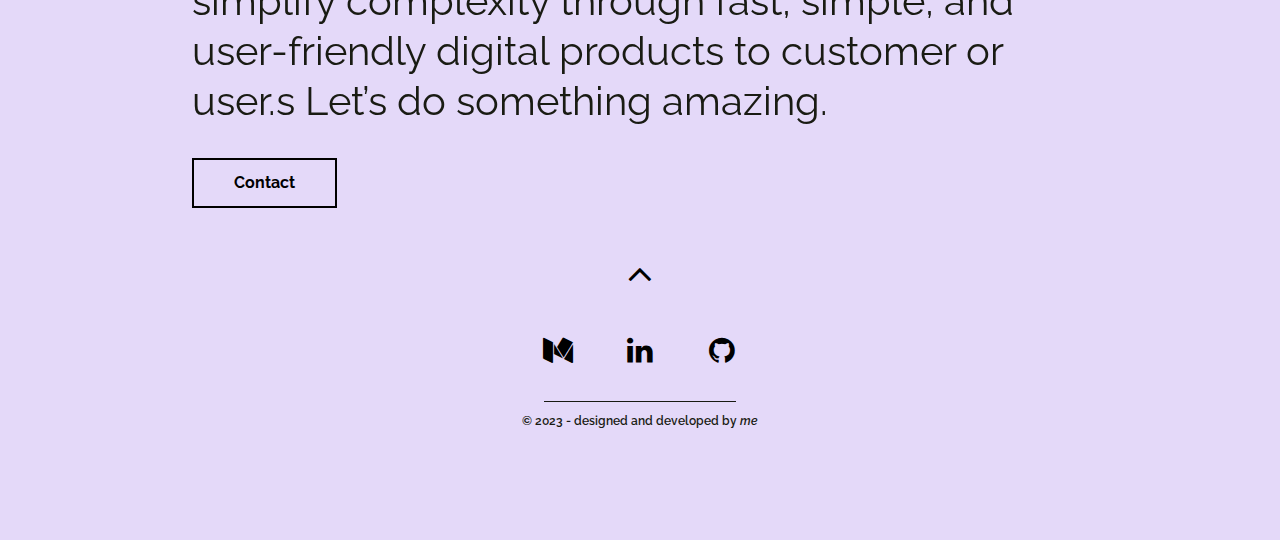
==== commit 84117942: "foto profile" ====
--- a/index.html
+++ b/index.html
@@ -90,7 +90,7 @@
           <div class="zone image">
             <!-- style="margin:40px auto; text-align:center;" -->
             <img
-            src="image/profile-foto.jpg"
+            src="image/profile-foto.png"
             alt="Profile Photo"
             class="photo"
             height="auto"
@@ -99,14 +99,14 @@
           </div>
           <div class="zone text">
             <h3 class="heading-tertiary u-margin-bottom-small">
-             UX/UI Design.
+             UX/UI Design
             </h3>
             <p class="paragraph"> I design digital applications for companies with complex products. By creating fast, simple, and user-friendly products, I ensure that customers use them more effectively and extensively. My goal is to simplify complexity and collaborate optimally, aligning technology, design, and business objectives.
  
             </p>
 </p>
             <h3 class="heading-tertiary u-margin-bottom-small">
-             Mobile & web design. </h3>
+             Mobile & web design </h3>
             <p class="paragraph">
               As an individual, I value collaboration and utilize my problem-solving abilities to provide intuitive interfaces. I am result-oriented. I work with Figma and AI tools and have knowledge and experience with HTML, CSS, and JavaScript frameworks, among others.  </p>
 <p class="paragraph">
@@ -128,15 +128,15 @@
          </h3>
     
          <div class="mobile-image">
-          <!-- <img
+          <img
           src="image/uwv-case.png"
           alt="MUwv Photo"
           class="photo"
           height="auto"
-          /> -->
-                  <video autoplay="autoplay" loop="loop" width="100%" height="auto" muted playsinline>
+          />
+                  <!-- <video autoplay="autoplay" loop="loop" width="100%" height="auto" muted playsinline>
                             <source src="assets/video-matchcare-case.mp4" type="video/mp4" />
-                          </video>
+                          </video> -->
         </div>
         <p class="paragraph">
           Mobile-first and intuitive SaaS platform in responsive web design. Helping unemployed people financially on conditions ensuring they seek work.
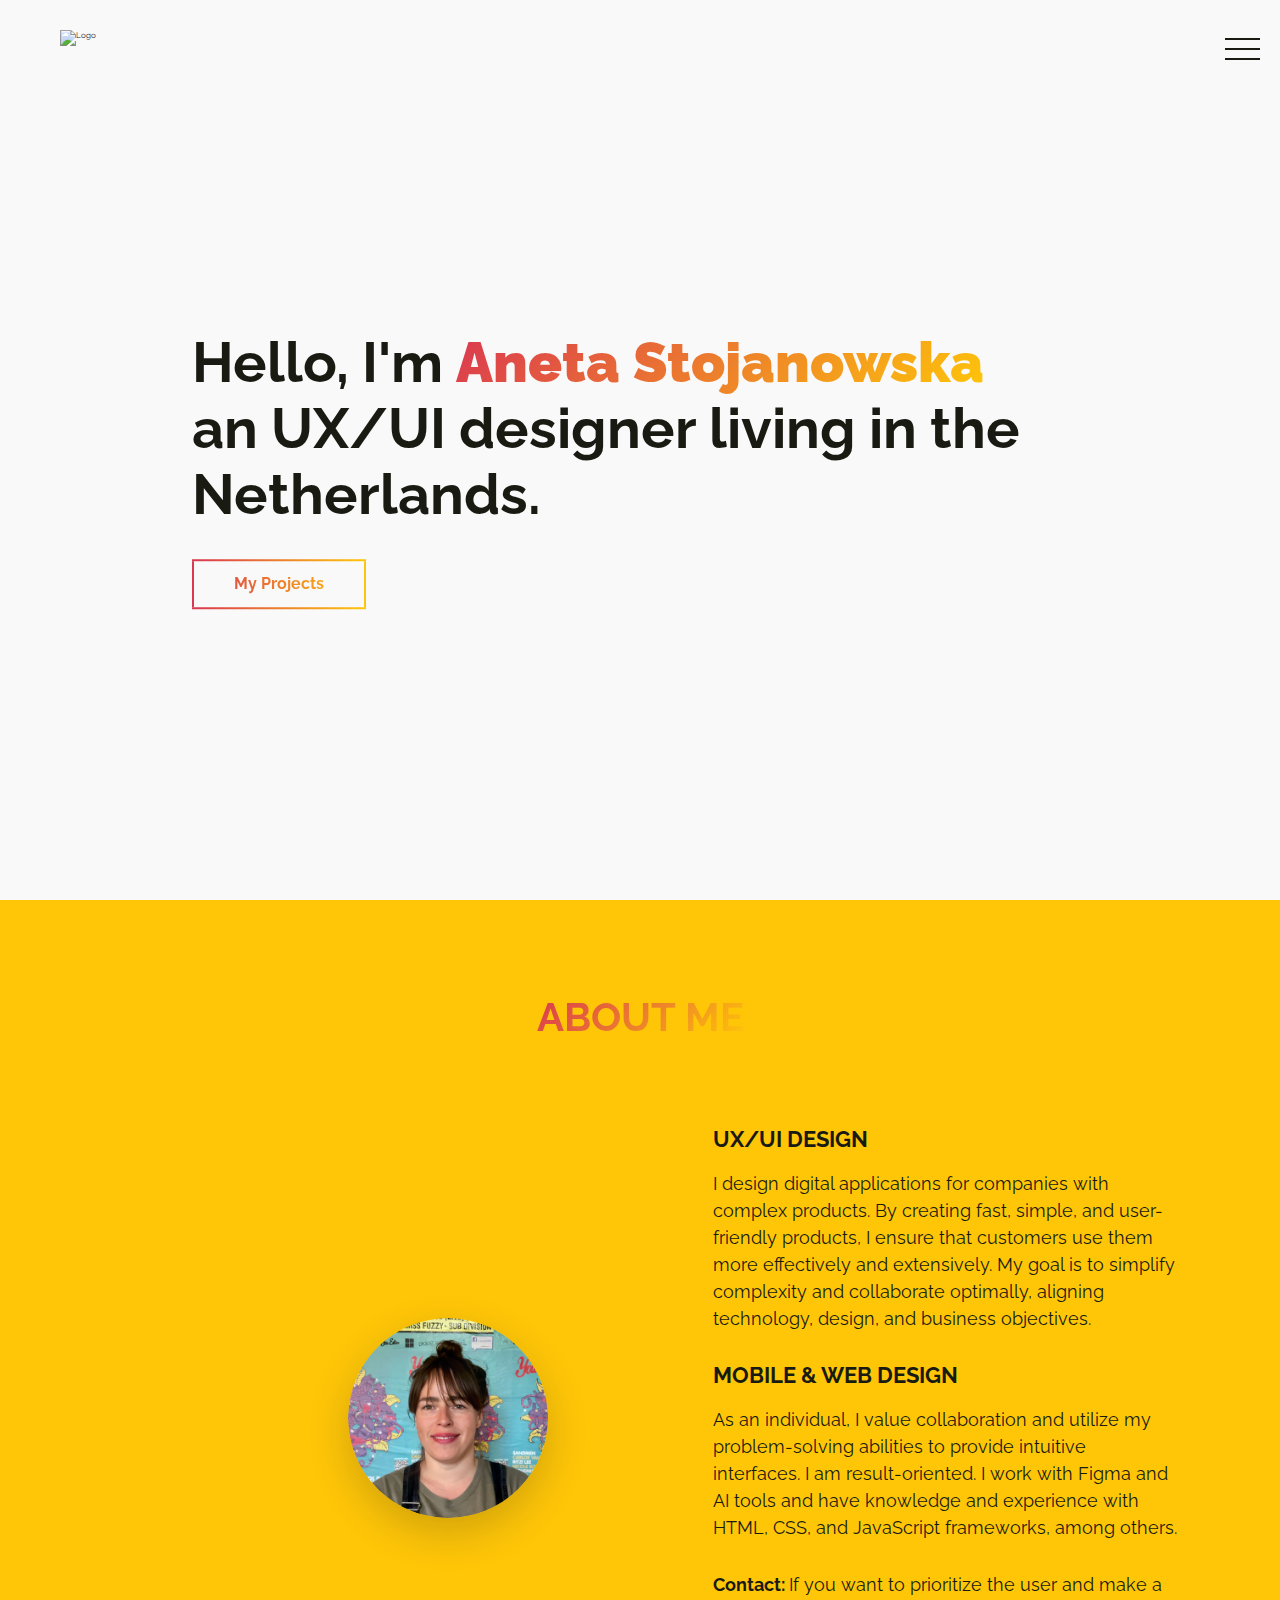
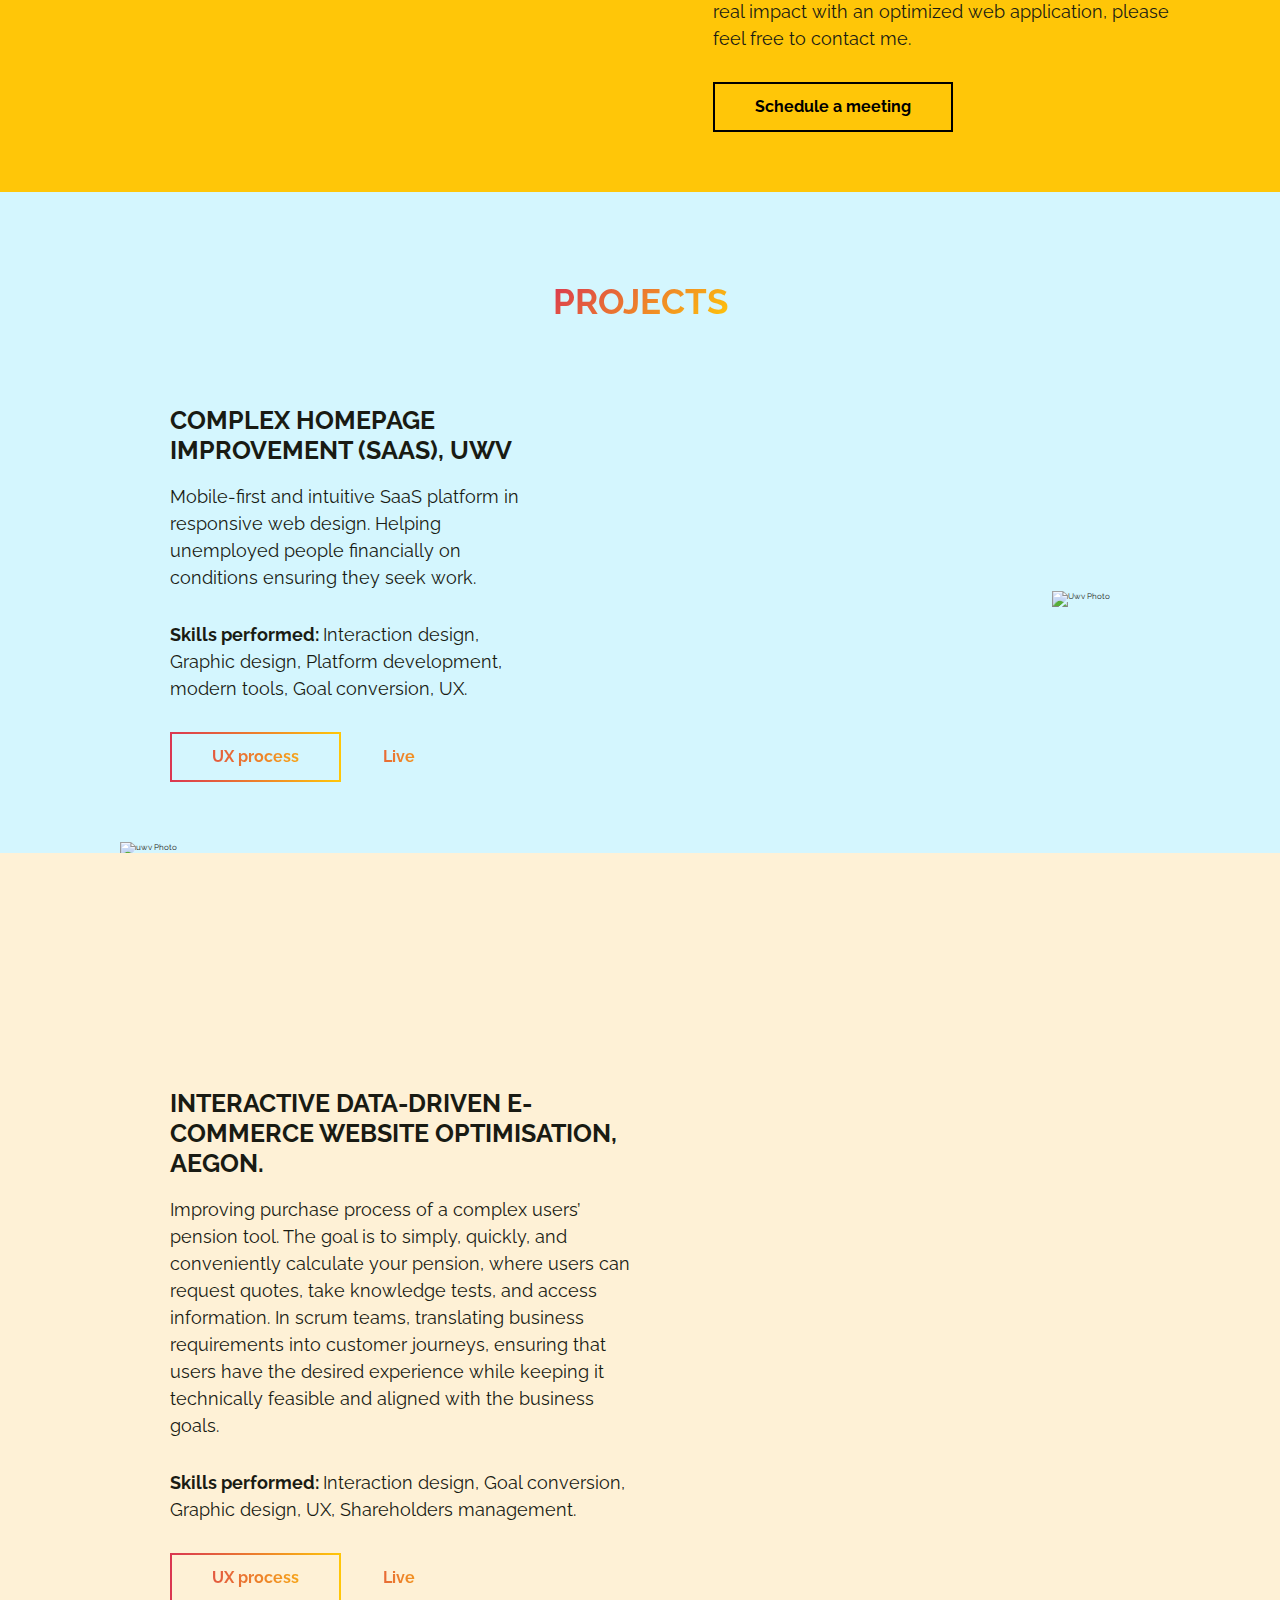
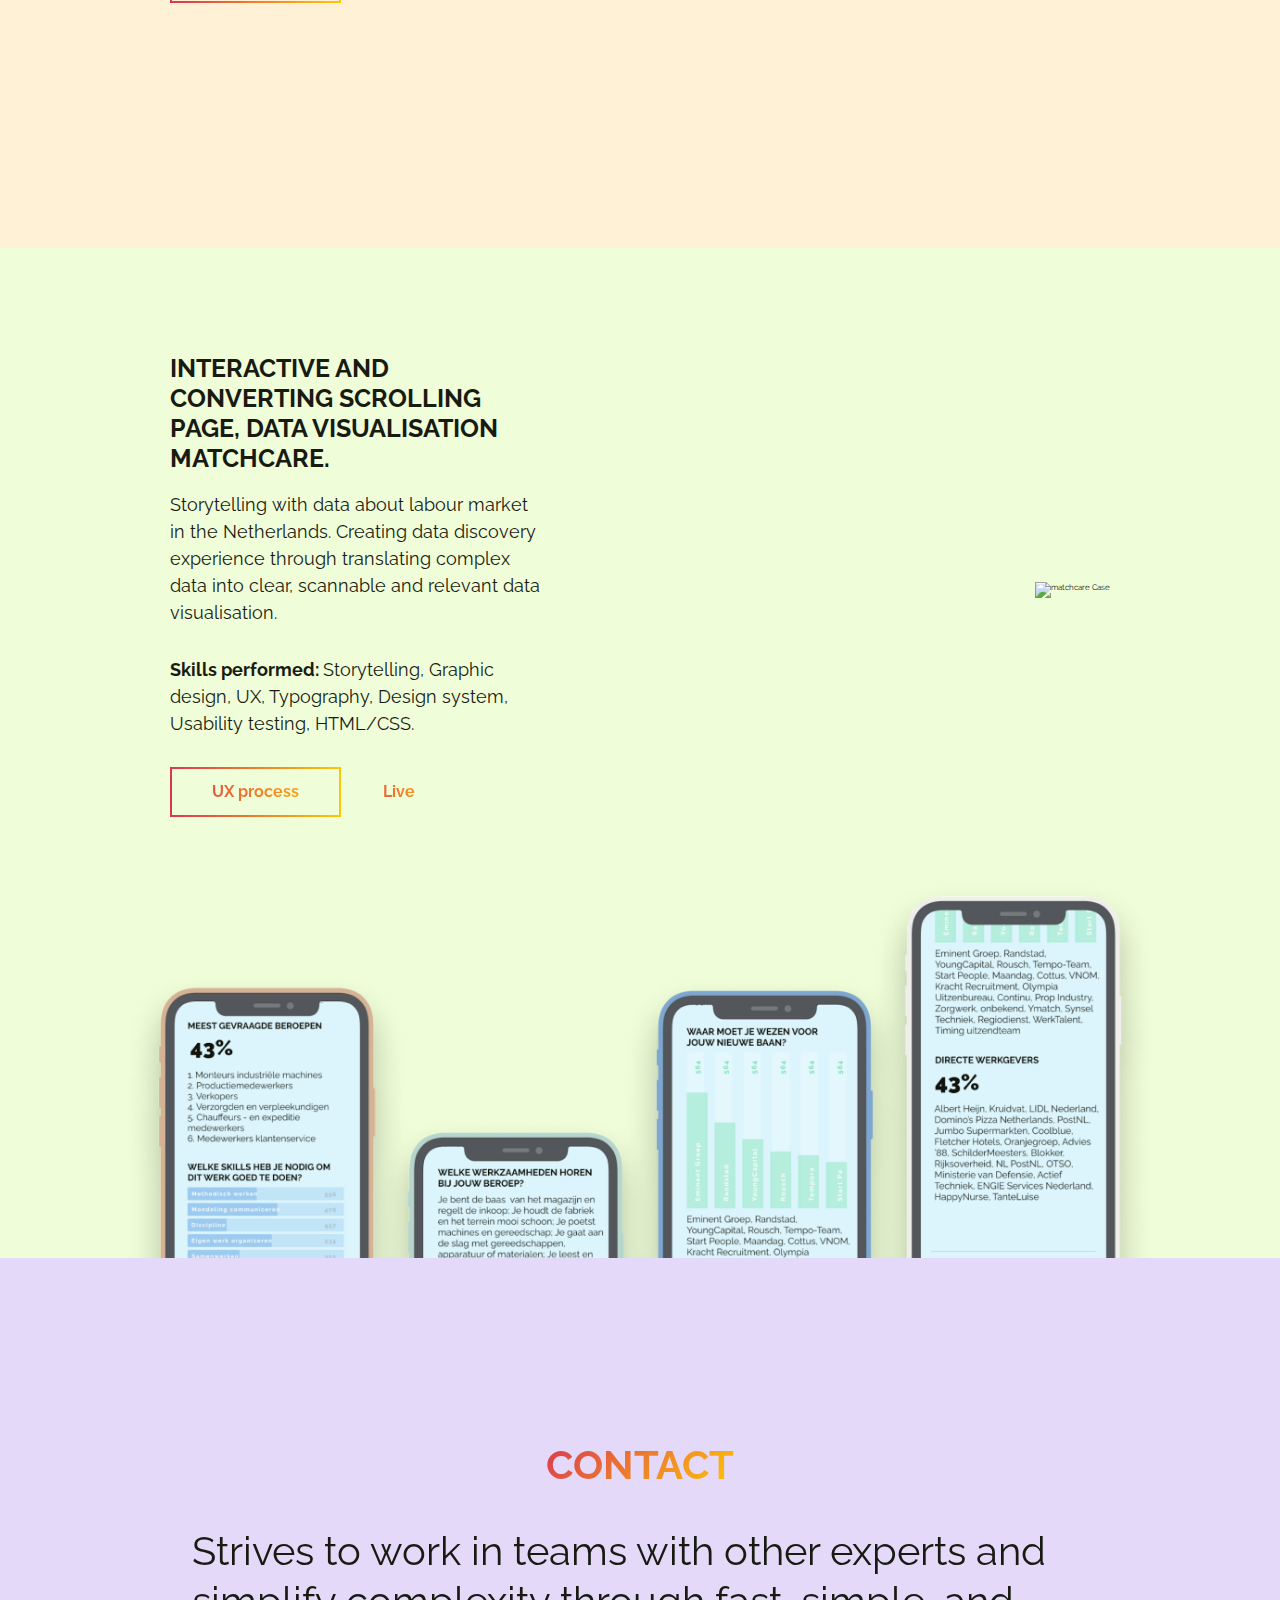
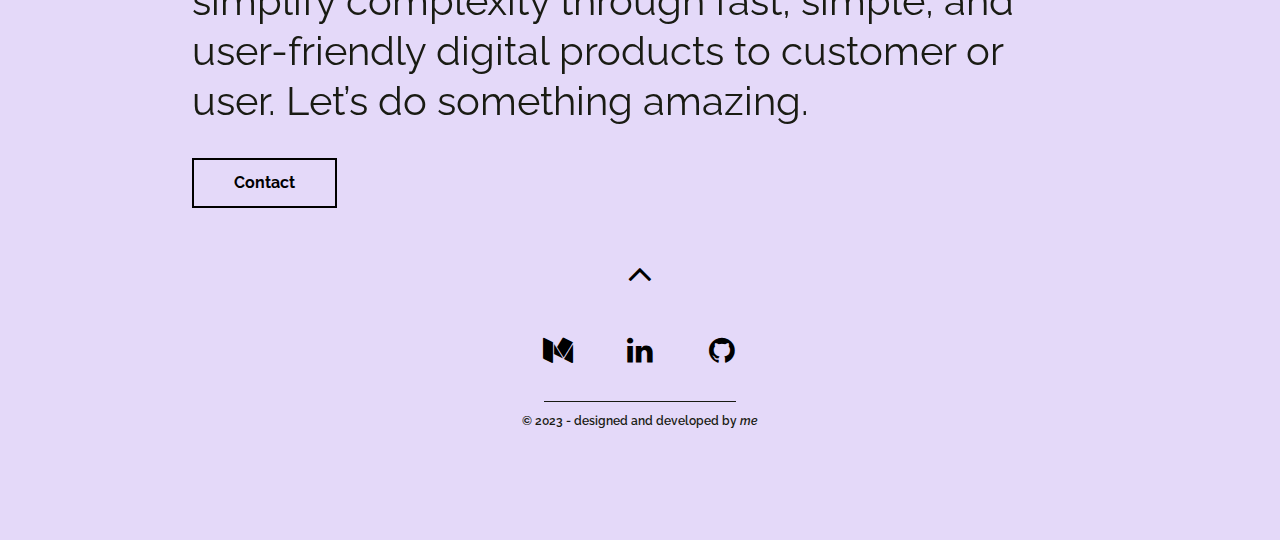
==== commit 4f3c1a7a: "grammatica" ====
--- a/index.html
+++ b/index.html
@@ -5,9 +5,9 @@
   <meta name="viewport" content="width=device-width, initial-scale=1.0" />
   <meta http-equiv="X-UA-Compatible" content="ie=edge" />
   <meta name="seo keywords" content="aneta stojanowska, ux/ui designer, optimizing products, user friendly web apps, front-end skills, saas-solutions, mobile and web design, ux, interaction design" />
-  <meta property="og:title" content="Aneta Stojanowska is a UX/UI Designer and helps companies to optimize their digital products and services. ">
+  <meta property="og:title" content="Aneta Stojanowska is a UX/UI Designer with front-end skills and experience in web and mobile design.">
   <meta property="og:image" content="https://www.anetastojanowska.nl/image/aneta-stojanowska.png">
-  <meta property="og:description" content="UX/UI Designer with front-end skills and experience in web and mobile design. I design digital applications for companies with complex products. By creating fast, simple, and user-friendly products, I ensure that customers use them more effectively and extensively. My goal is to simplify complexity and collaborate optimally, aligning technology, design, and business objectives.
+  <meta property="og:description" content="I help companies to optimize their digital products and services. By creating fast, simple, and user-friendly products, I ensure that customers use them more effectively and extensively. I design digital applications for companies with complex products. My goal is to simplify complexity and collaborate optimally, aligning technology, design, and business objectives.
   ">
   <meta property="og:url" content="https://www.anetastojanowska.nl/index.html">
   <meta name="author" content="Aneta Stojanowska">
@@ -277,7 +277,7 @@
   </div>
   <div class="text-box">
     <h1 class="heading-primary">  <span class="heading-primary-main">
-      Strives to work in teams with other experts and simplify complexity through fast, simple, and user-friendly digital products to customer or user.s Let’s do something amazing. 
+      Strives to work in teams with other experts and simplify complexity through fast, simple, and user-friendly digital products to customer or user. Let’s do something amazing. 
     </h1>
     <!-- below: styles about the color in btn-white class, for buttons functionality use btn class-->
     <a href="mailto:hi@anetastojanowska.nl" class="btn btn-text btn1">Contact</a>
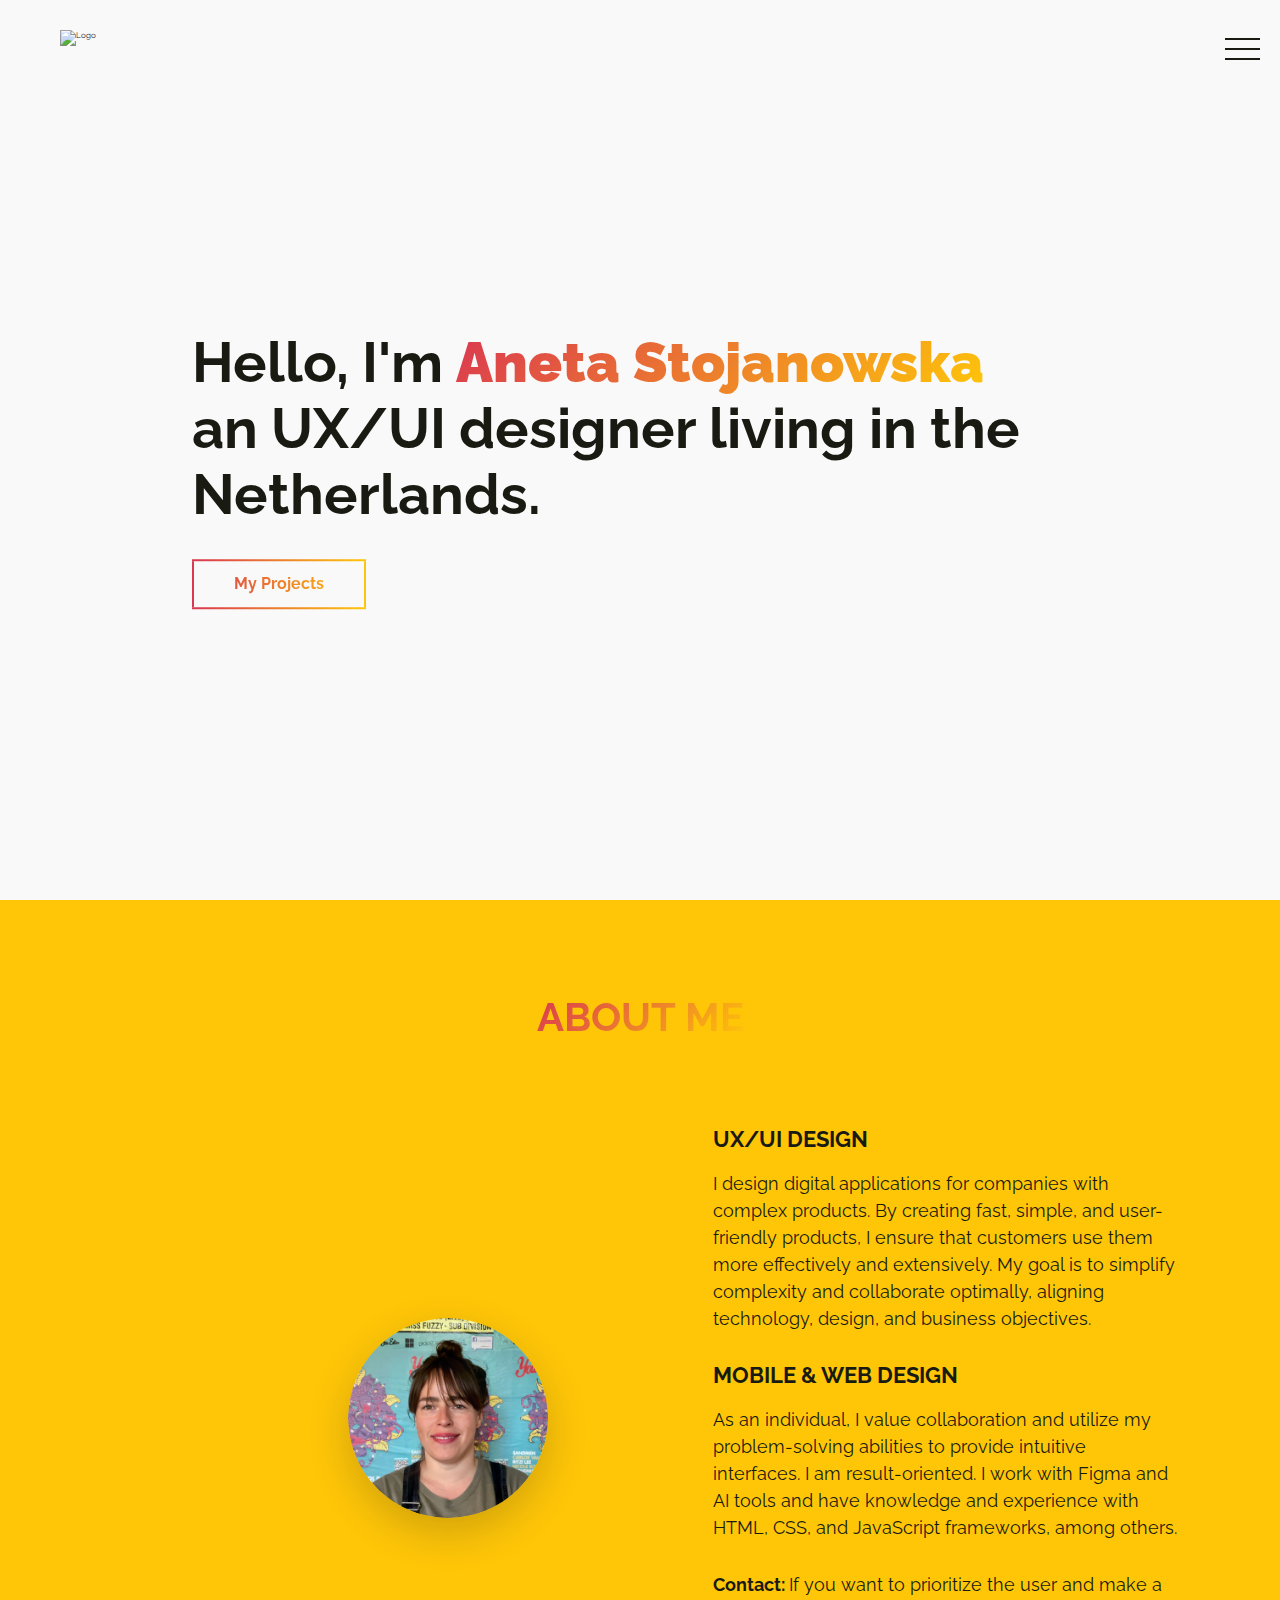
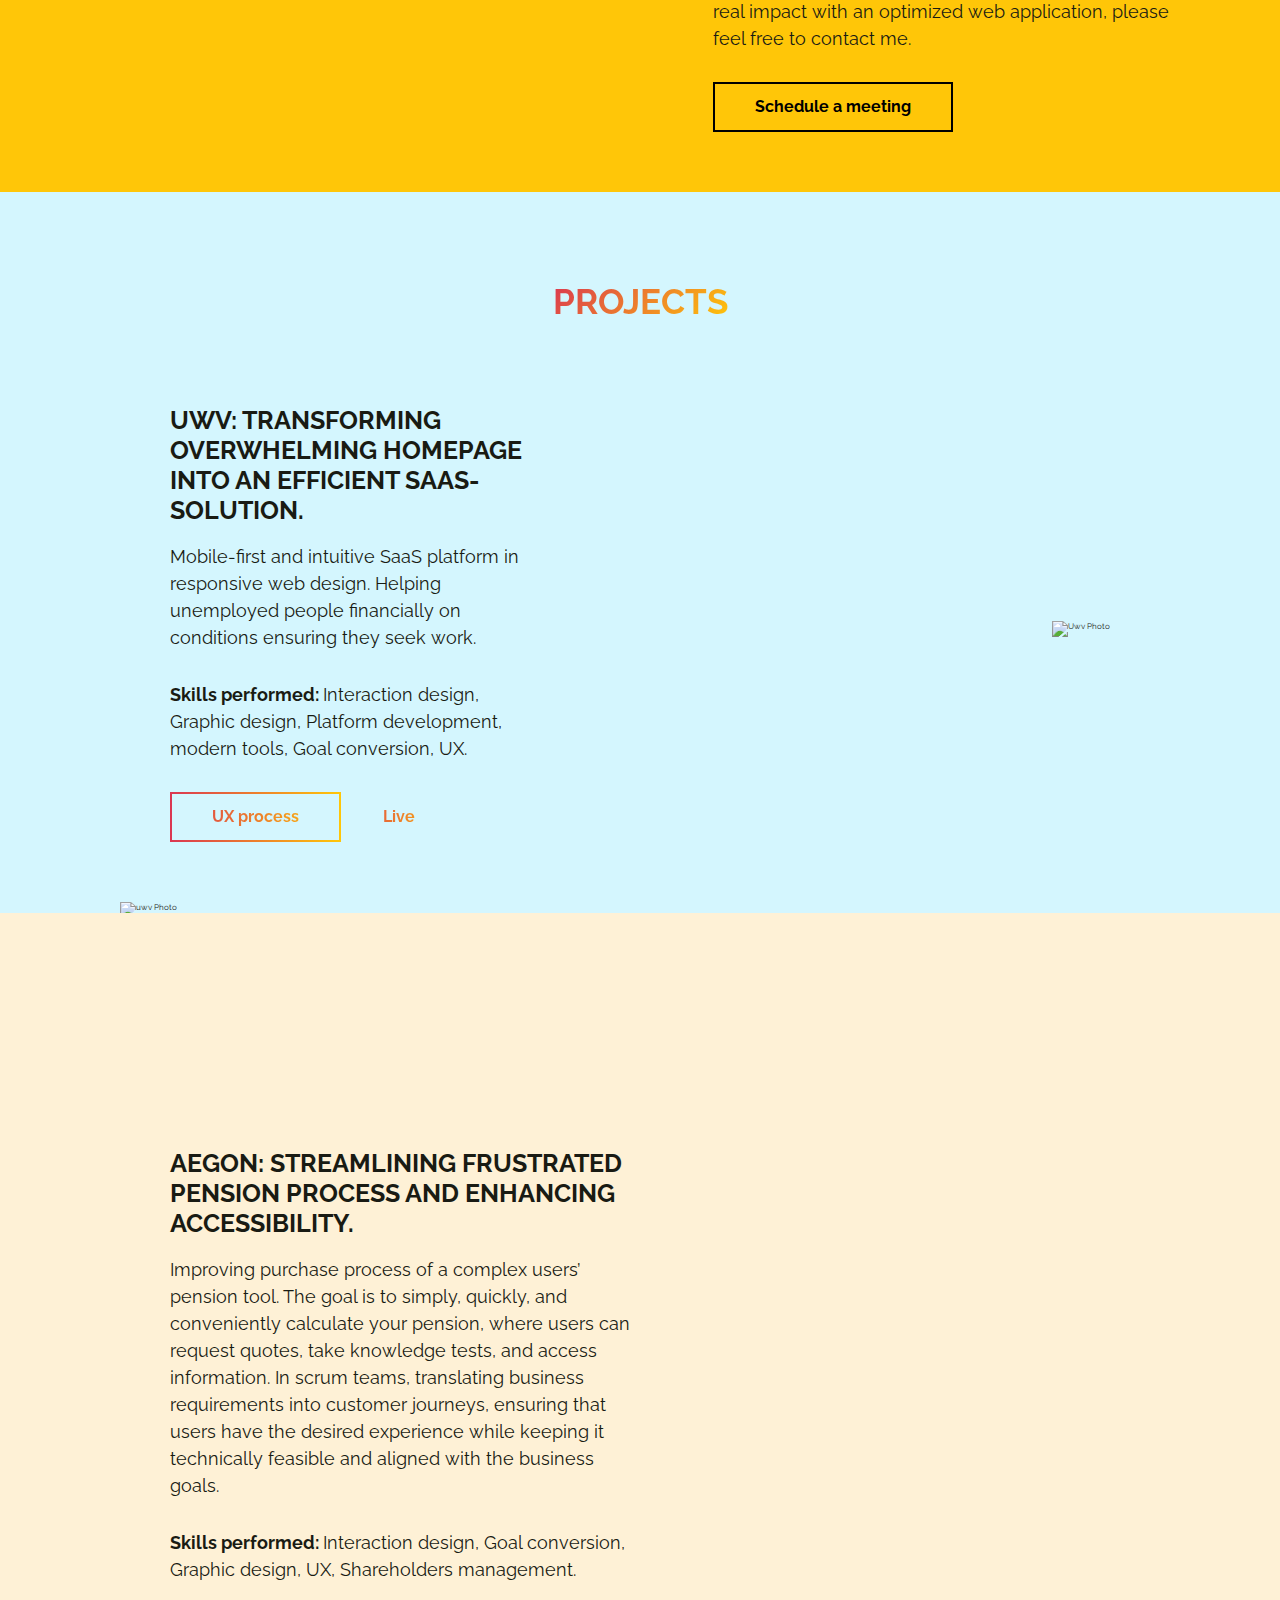
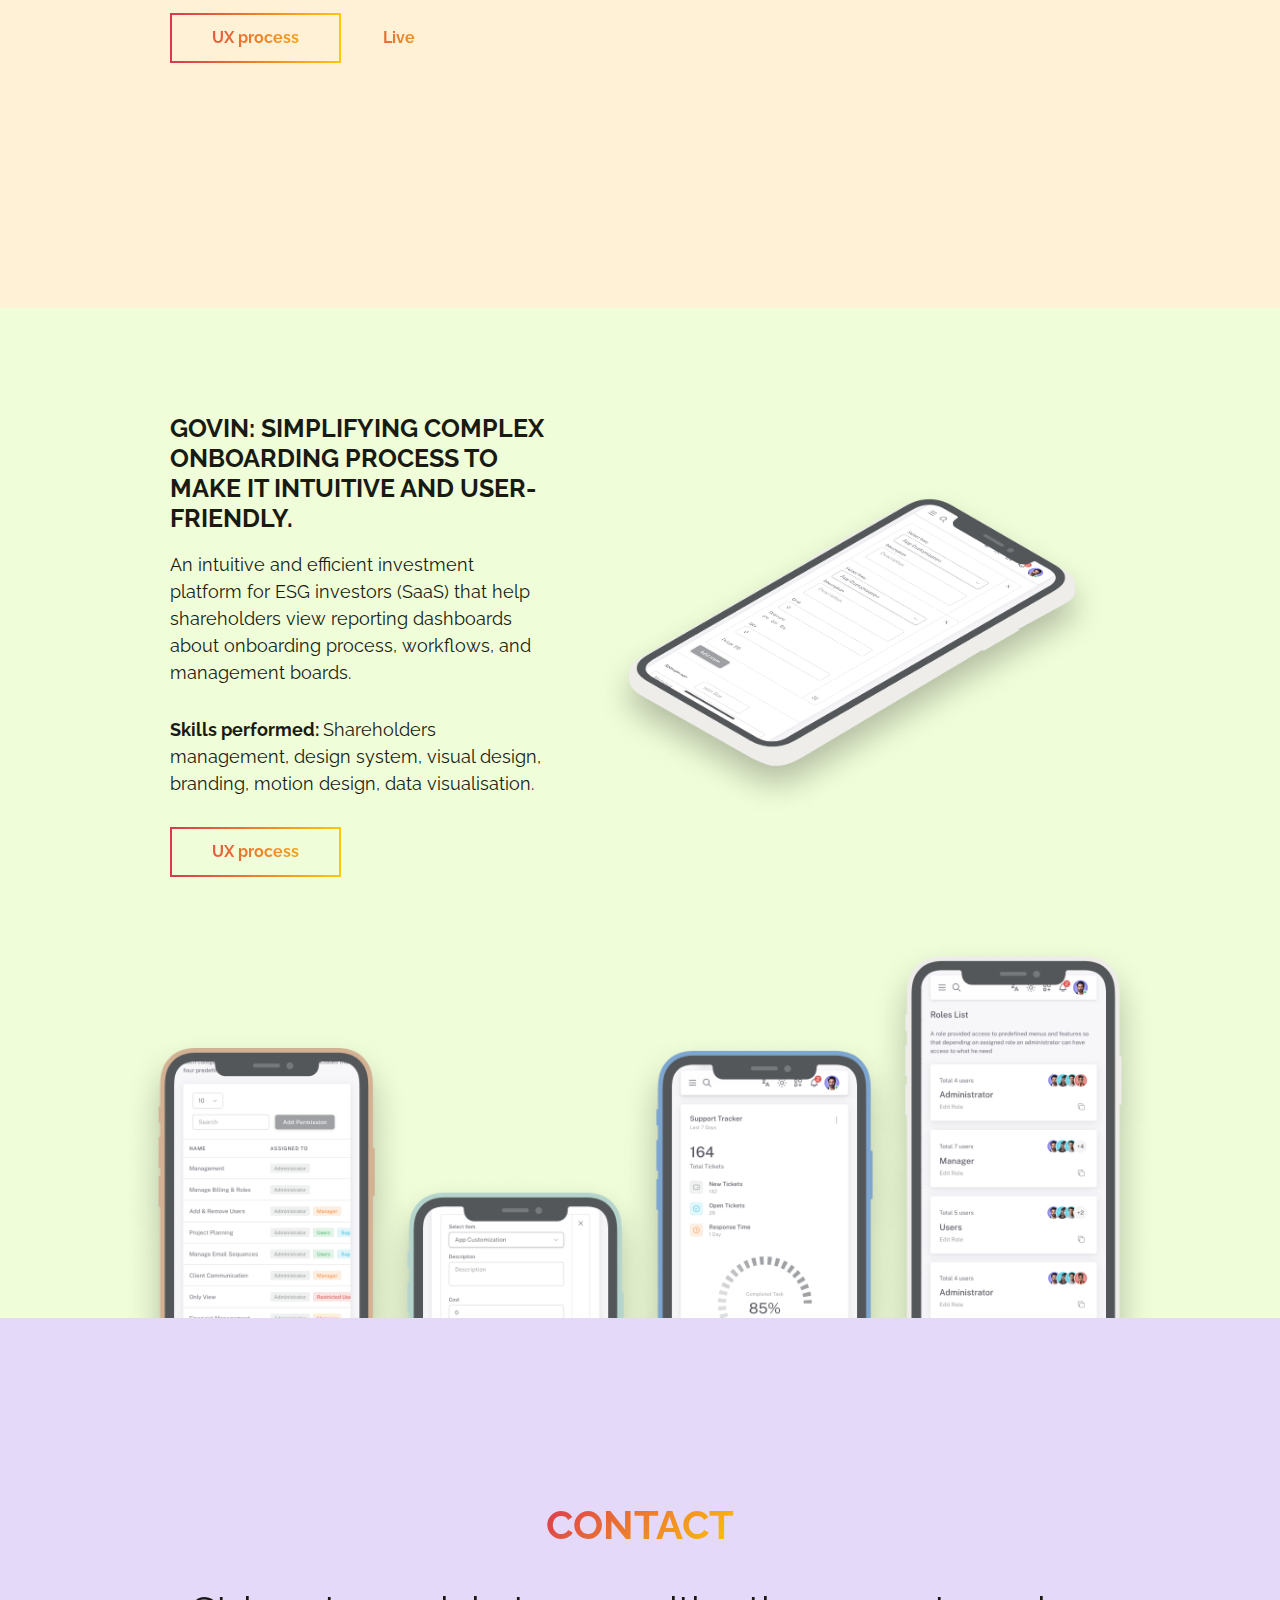
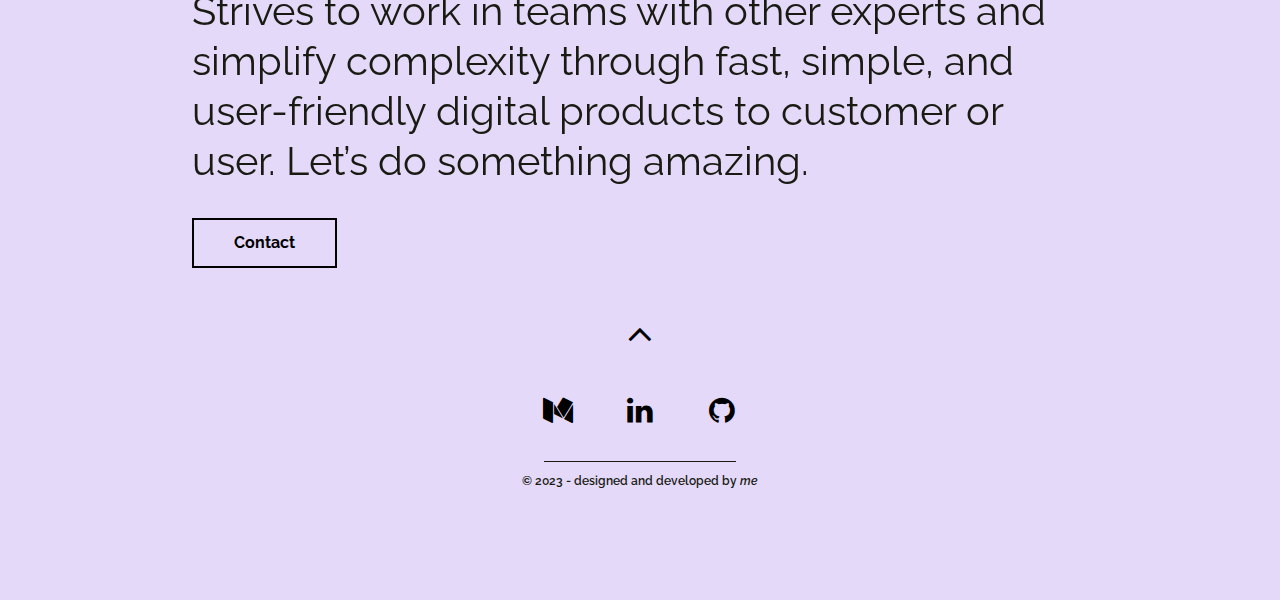
==== commit 7ac0bc7a: "adding project" ====
--- a/index.html
+++ b/index.html
@@ -48,7 +48,7 @@
           <a href="#project-two">Aegon</a>
         </li>
         <li id="nav-4" class="slide-out-4">
-          <a href="#project-three">Matchcare</a>
+          <a href="#project-three">Govin</a>
         </li>
         <li id="nav-5" class="slide-out-5">
           <a href="#contact">Contact</a>
@@ -124,7 +124,7 @@
       <div class="project-container">
         <div class="zone text">
           <h3 class="heading-tertiary u-margin-bottom-small">
-            Complex homepage improvement (SaaS), UWV
+            UWV: Transforming overwhelming homepage into an efficient SaaS-solution.
          </h3>
     
          <div class="mobile-image">
@@ -147,7 +147,7 @@
         </p>
         <div class="btns-group">
           <a href="project-one-description.html" target=”_blank” class="btn btn-text btn2">UX process</a>
-           <a href="https://interactiveinfographic.webflow.io/" target=”_blank” class="btn btn-text btn3">Live</a>
+           <a href="https://www.uwv.nl/particulieren/index.aspx" target=”_blank” class="btn btn-text btn3">Live</a>
         </div>
       </div>
       <div class="area image desktop-img">
@@ -180,7 +180,7 @@
     <div class="project-container">
       <div class="zone text">
         <h3 class="heading-tertiary u-margin-bottom-small">
-          INTERACTIVE DATA-DRIVEN E-COMMERCE WEBSITE OPTIMISATION, AEGON.
+          Aegon: Streamlining frustrated pension process and enhancing accessibility.
        </h3>
 
        <div class="mobile-image">
@@ -218,12 +218,12 @@
         <div class="project-container">
           <div class="zone text">
             <h3 class="heading-tertiary u-margin-bottom-small">
-              Interactive and converting scrolling page, data visualisation Matchcare.
+              Govin: Simplifying complex onboarding process to make it Intuitive and user-friendly.
            </h3>
   
            <div class="mobile-image">
             <img
-            src="image/matchcare-case.png"
+            src="image/govin-case.png"
             alt="matchcare Photo"
             class="photo"
             height="auto"
@@ -233,22 +233,22 @@
             </video> -->
           </div>
           <p class="paragraph">
-            Storytelling with data about labour market in the Netherlands. Creating data discovery experience through translating complex data into clear, scannable and relevant data visualisation. 
+            An intuitive and efficient investment platform for ESG investors (SaaS)  that help shareholders view reporting dashboards about onboarding process, workflows, and management boards.
           </p>
           <!-- <p class="paragraph">
             Creating storytelling that ensures a unique experience to the user and provides a clear overview of the survey’s results.
           </P> -->
           <p class="paragraph"> <strong> Skills performed: </strong>
-           Storytelling, Graphic design, UX, Typography, Design system, Usability testing, HTML/CSS.
+            Shareholders management, design system, visual design, branding, motion design, data visualisation.
           </p>
           <div class="btns-group">
             <a href="./project-three-description.html" target=”_blank” class="btn btn-text btn2">UX process</a>
-             <a href="https://tops-mto-2022.webflow.io/" target=”_blank” class="btn btn-text btn3">Live</a>
+             <!-- <a href="https://tops-mto-2022.webflow.io/" target=”_blank” class="btn btn-text btn3">Live</a> -->
           </div>
         </div>
         <div class="area image desktop-img">
           <img
-          src="image/matchcare-case.png"
+          src="image/govin-case.png"
           alt="matchcare Case"
           class="photo"
           height="auto"
@@ -260,7 +260,7 @@
       </div>
       <div class="full-image">
         <img
-        src="image/matchcare-main.png"
+        src="image/govin-main.png"
         alt="matchcare Main"
         class="photo"
         height="auto"
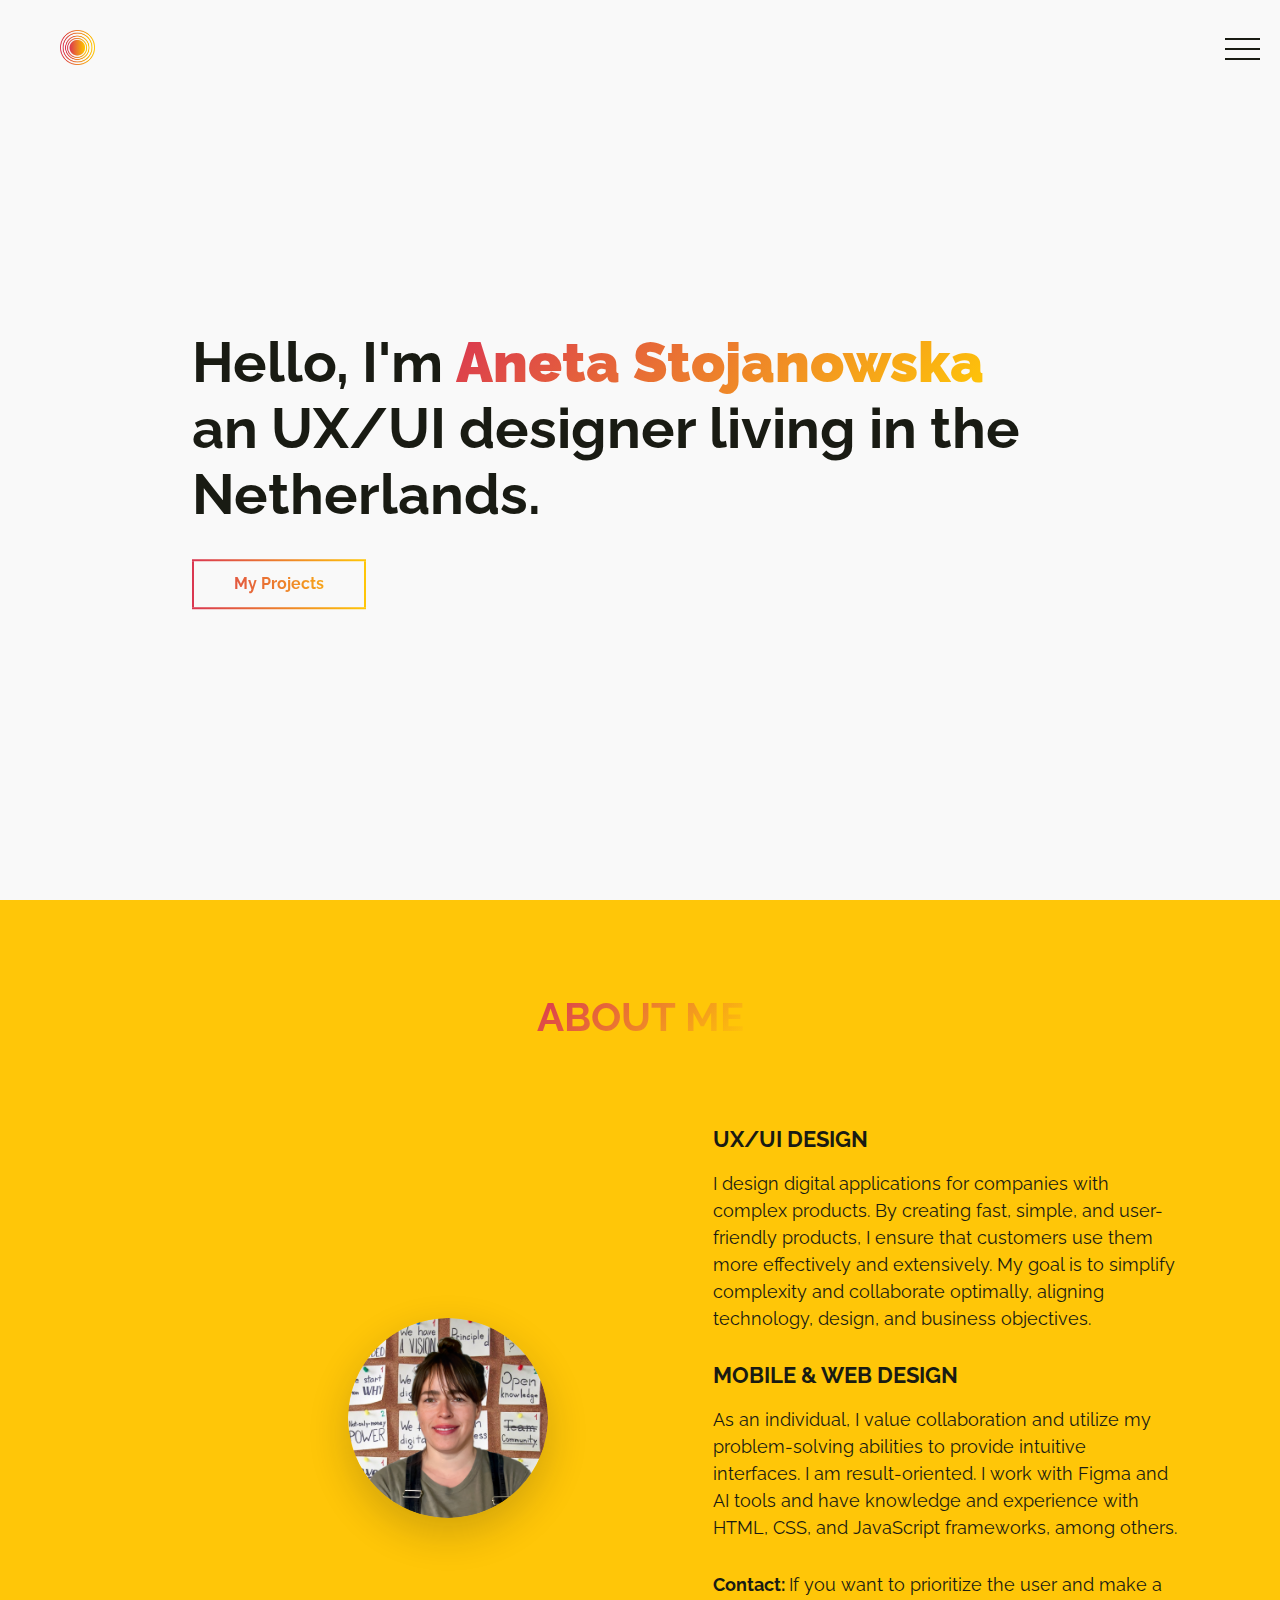
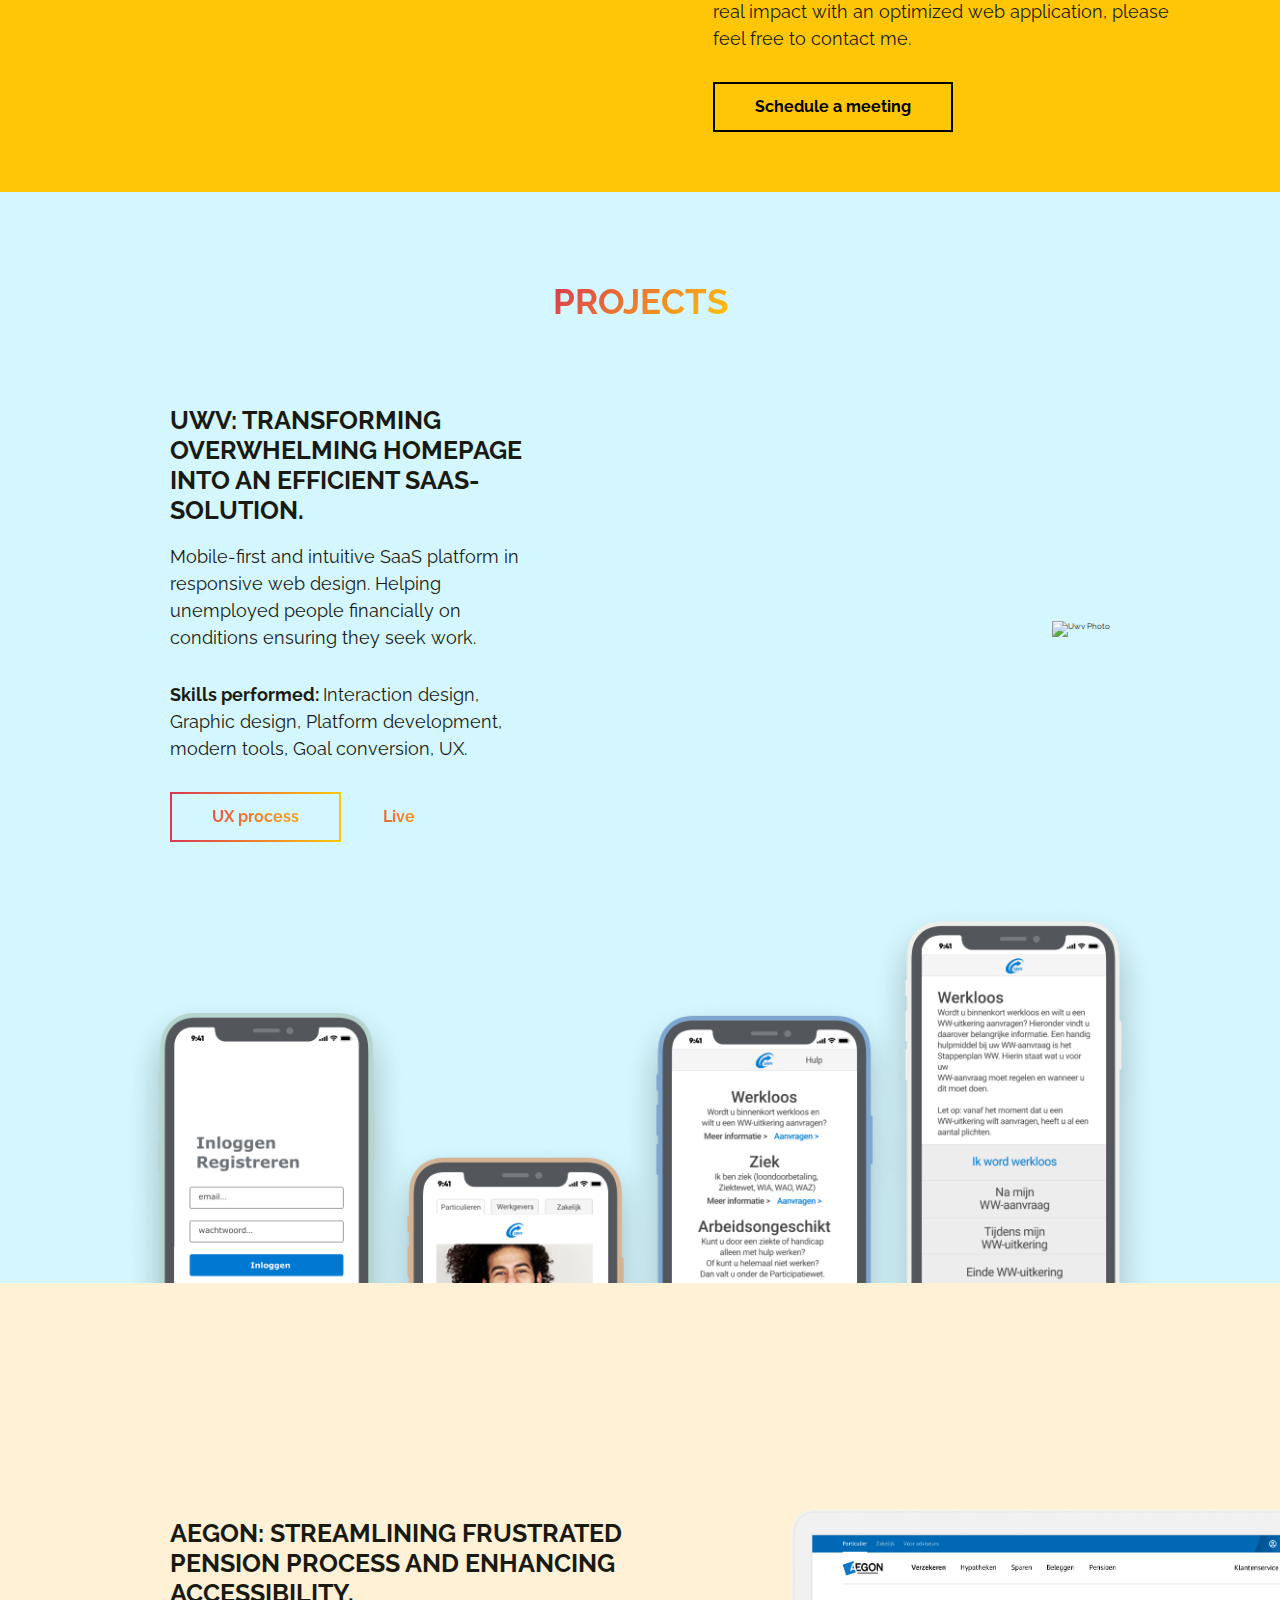
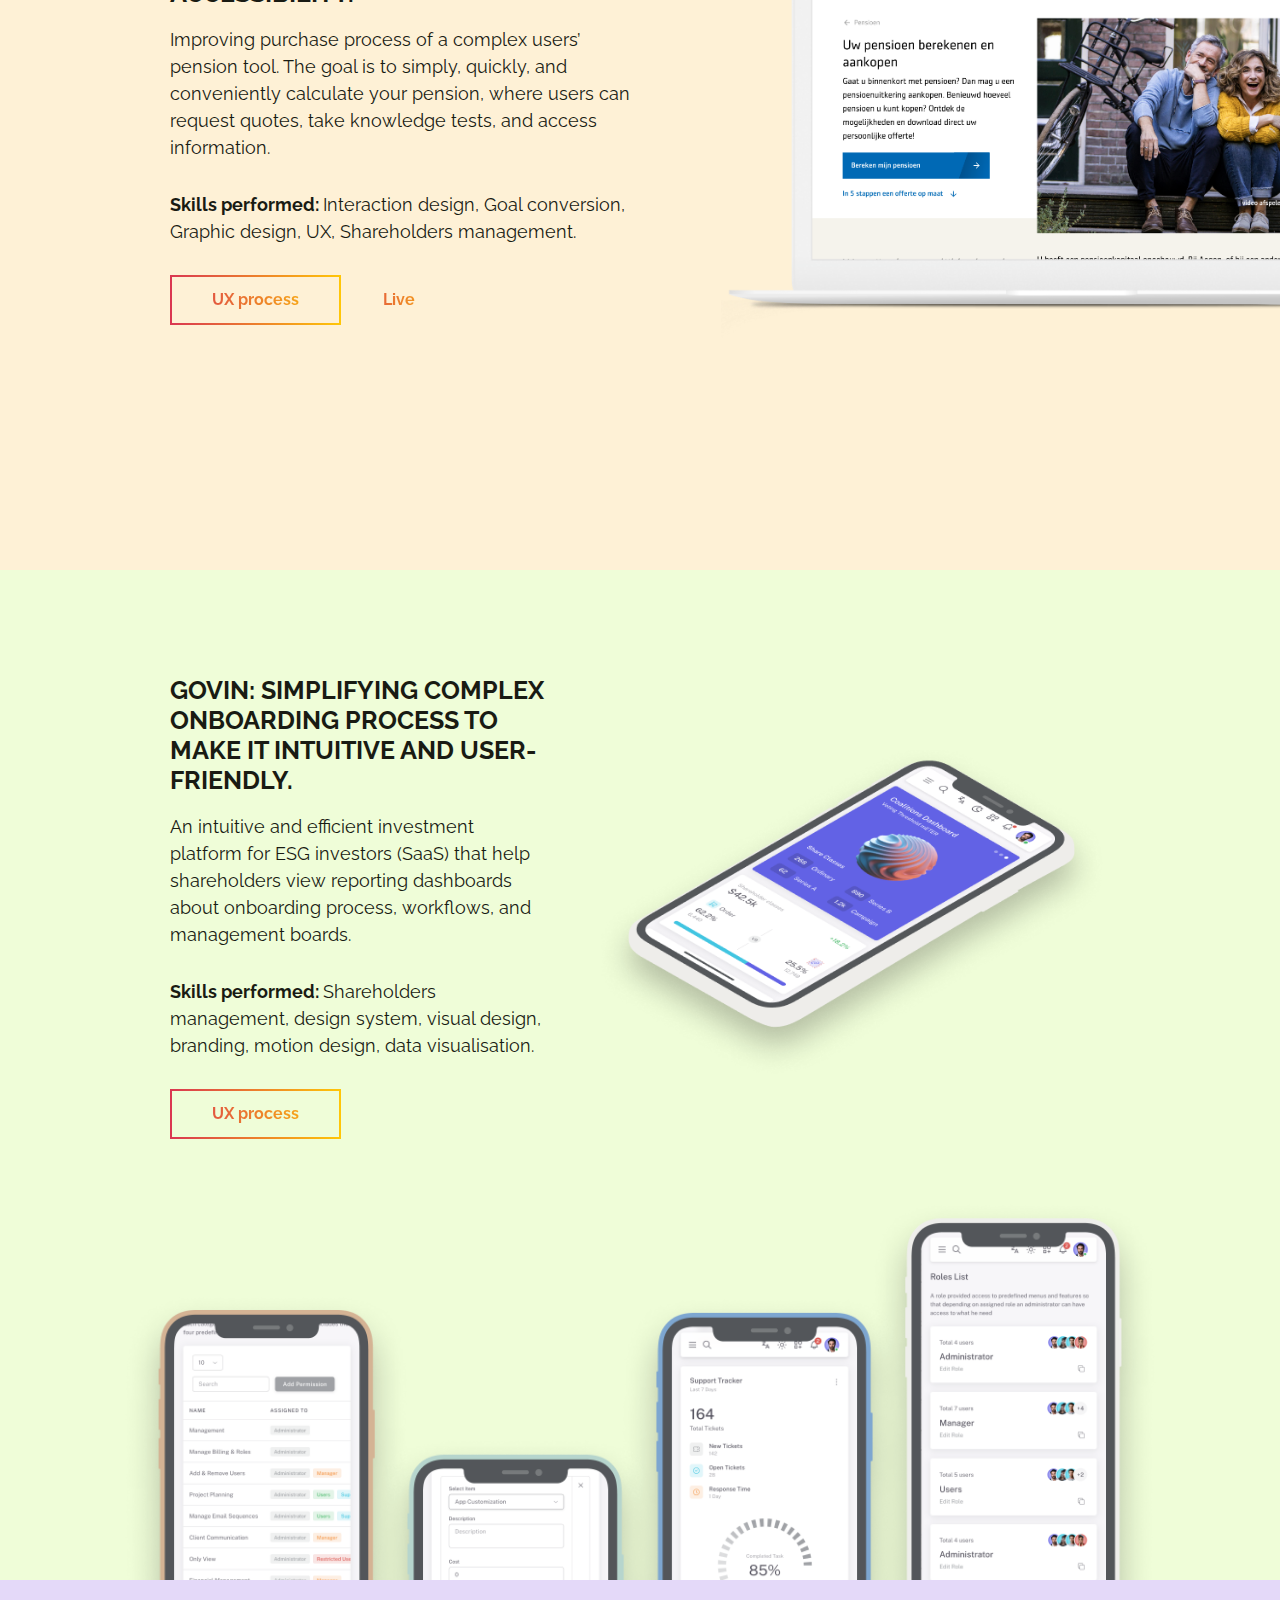
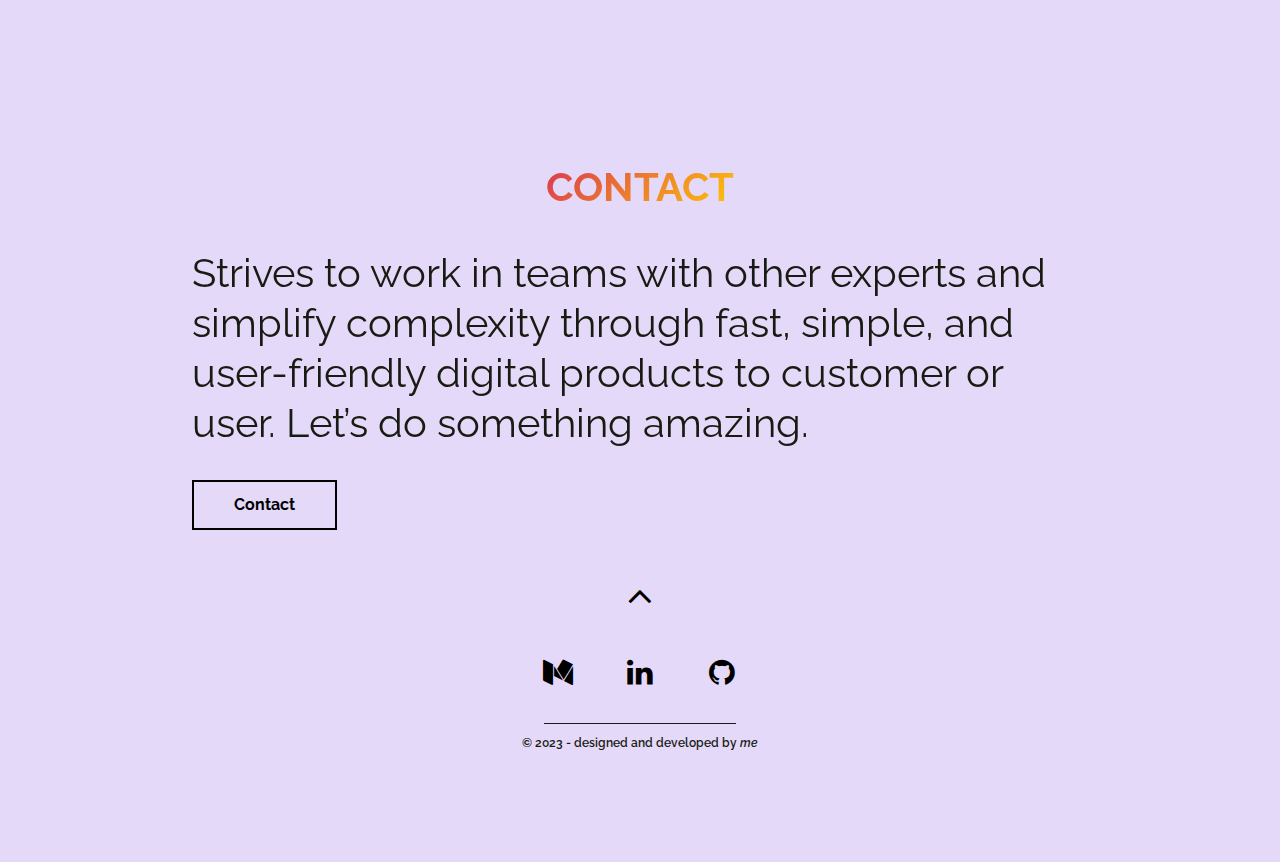
==== commit 976ce01f: "shortening case study" ====
--- a/index.html
+++ b/index.html
@@ -12,7 +12,7 @@
   <meta property="og:url" content="https://www.anetastojanowska.nl/index.html">
   <meta name="author" content="Aneta Stojanowska">
   <link rel="canonical" href="https://anetastojanowska.nl" />
-  <link rel="canonical" href="https://www.anetastojanowska.nl" />
+  <!-- <link rel="canonical" href="https://www.anetastojanowska.nl" /> -->
   <link rel="preconnect" href="https://fonts.googleapis.com" />
   <link rel="preconnect" href="https://fonts.gstatic.com" crossorigin />
   <link
@@ -192,7 +192,7 @@
         />
       </div>
       <p class="paragraph">
-        Improving purchase process of a complex users’ pension tool. The goal is to simply, quickly, and conveniently calculate your pension, where users can request quotes, take knowledge tests, and access information. In scrum teams, translating business requirements into customer journeys, ensuring that users have the desired experience while keeping it technically feasible and aligned with the business goals.
+        Improving purchase process of a complex users’ pension tool. The goal is to simply, quickly, and conveniently calculate your pension, where users can request quotes, take knowledge tests, and access information.
       </p>
       <p class="paragraph"> <strong> Skills performed: </strong>
         Interaction design, Goal conversion, Graphic design, UX, Shareholders management.
